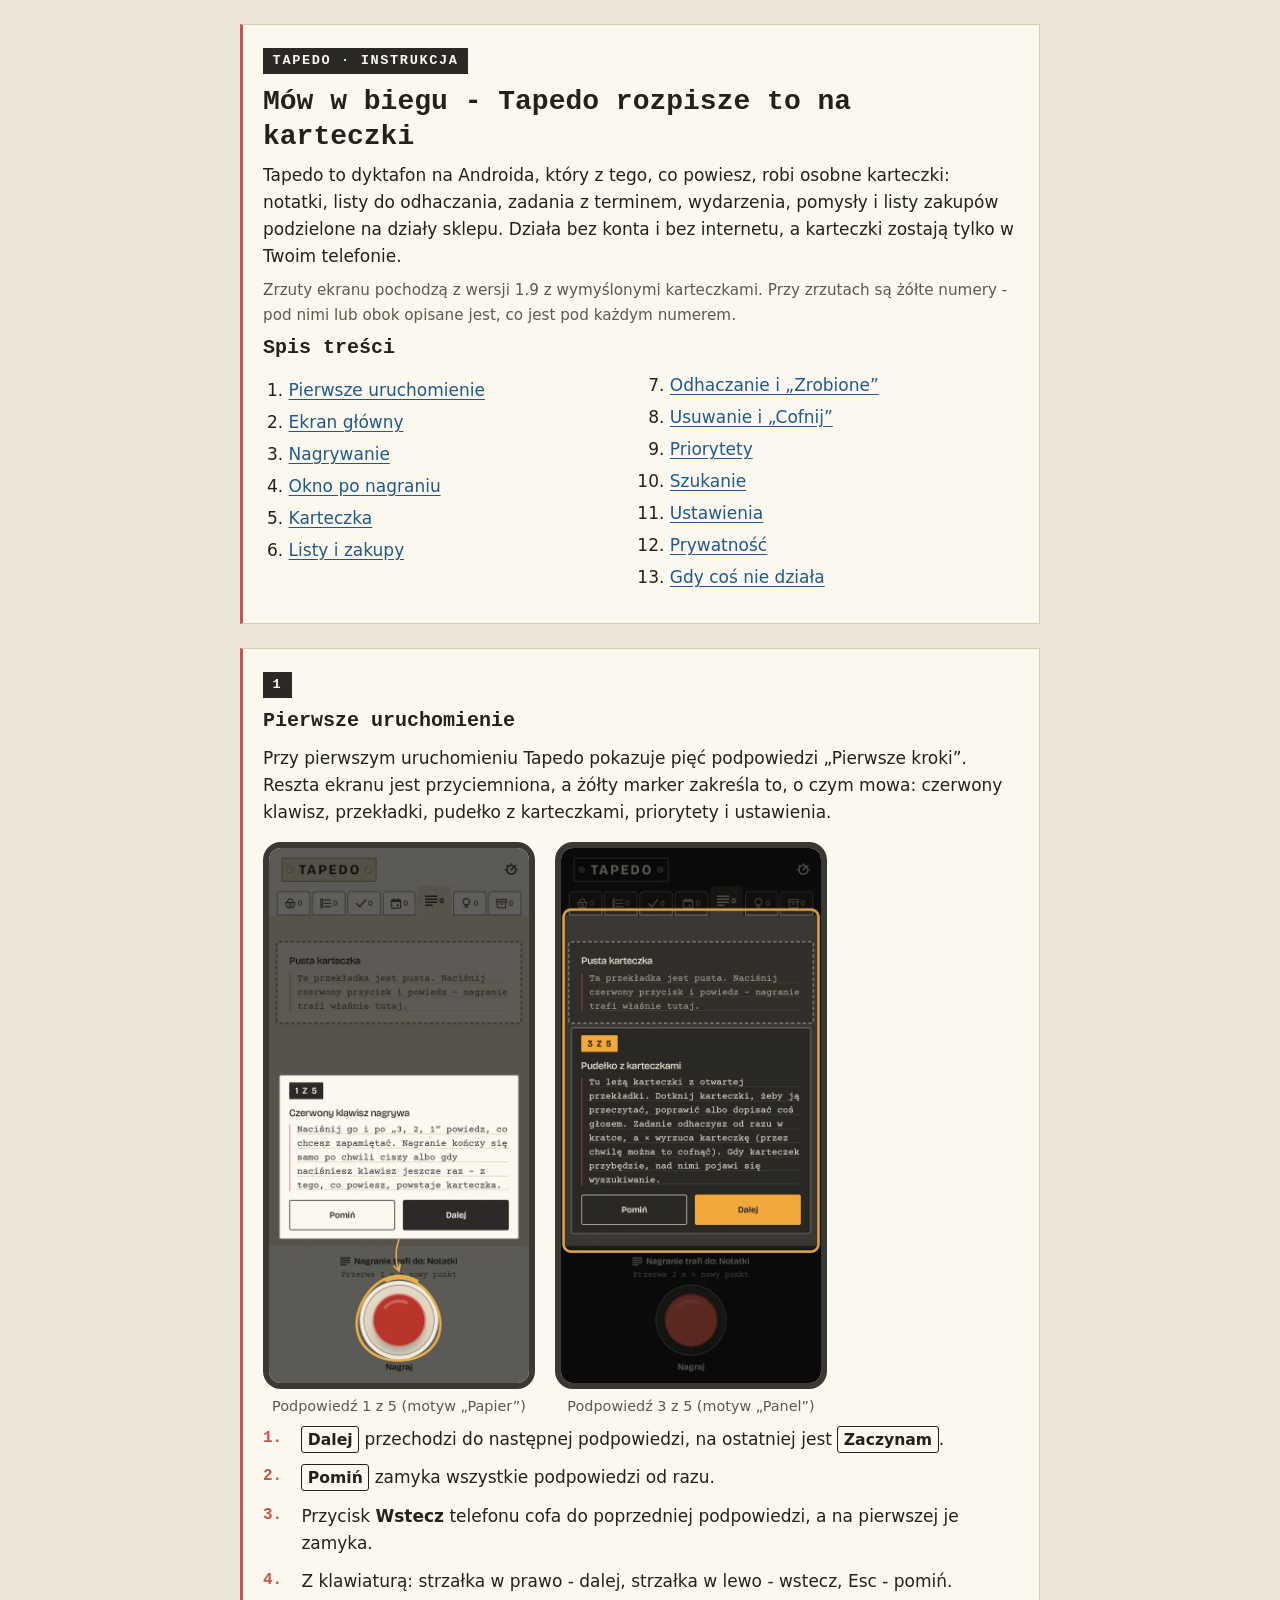
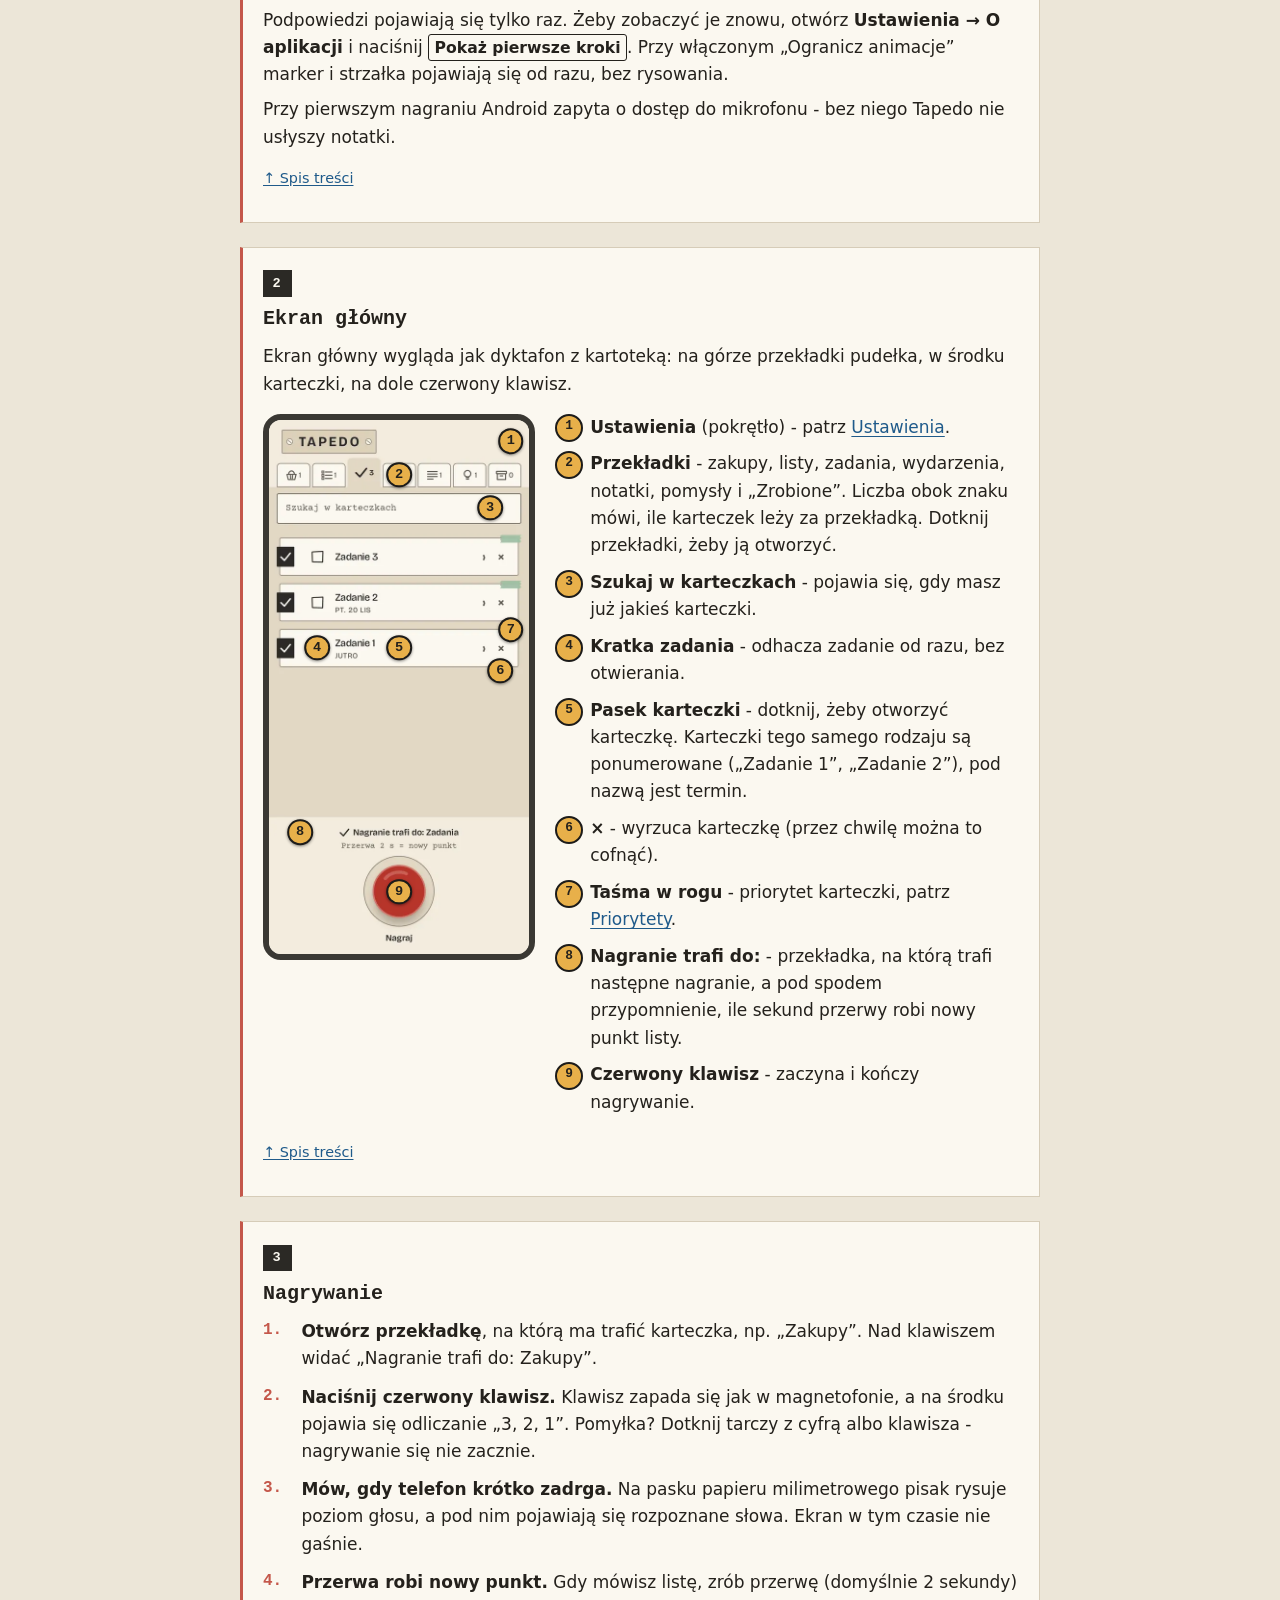
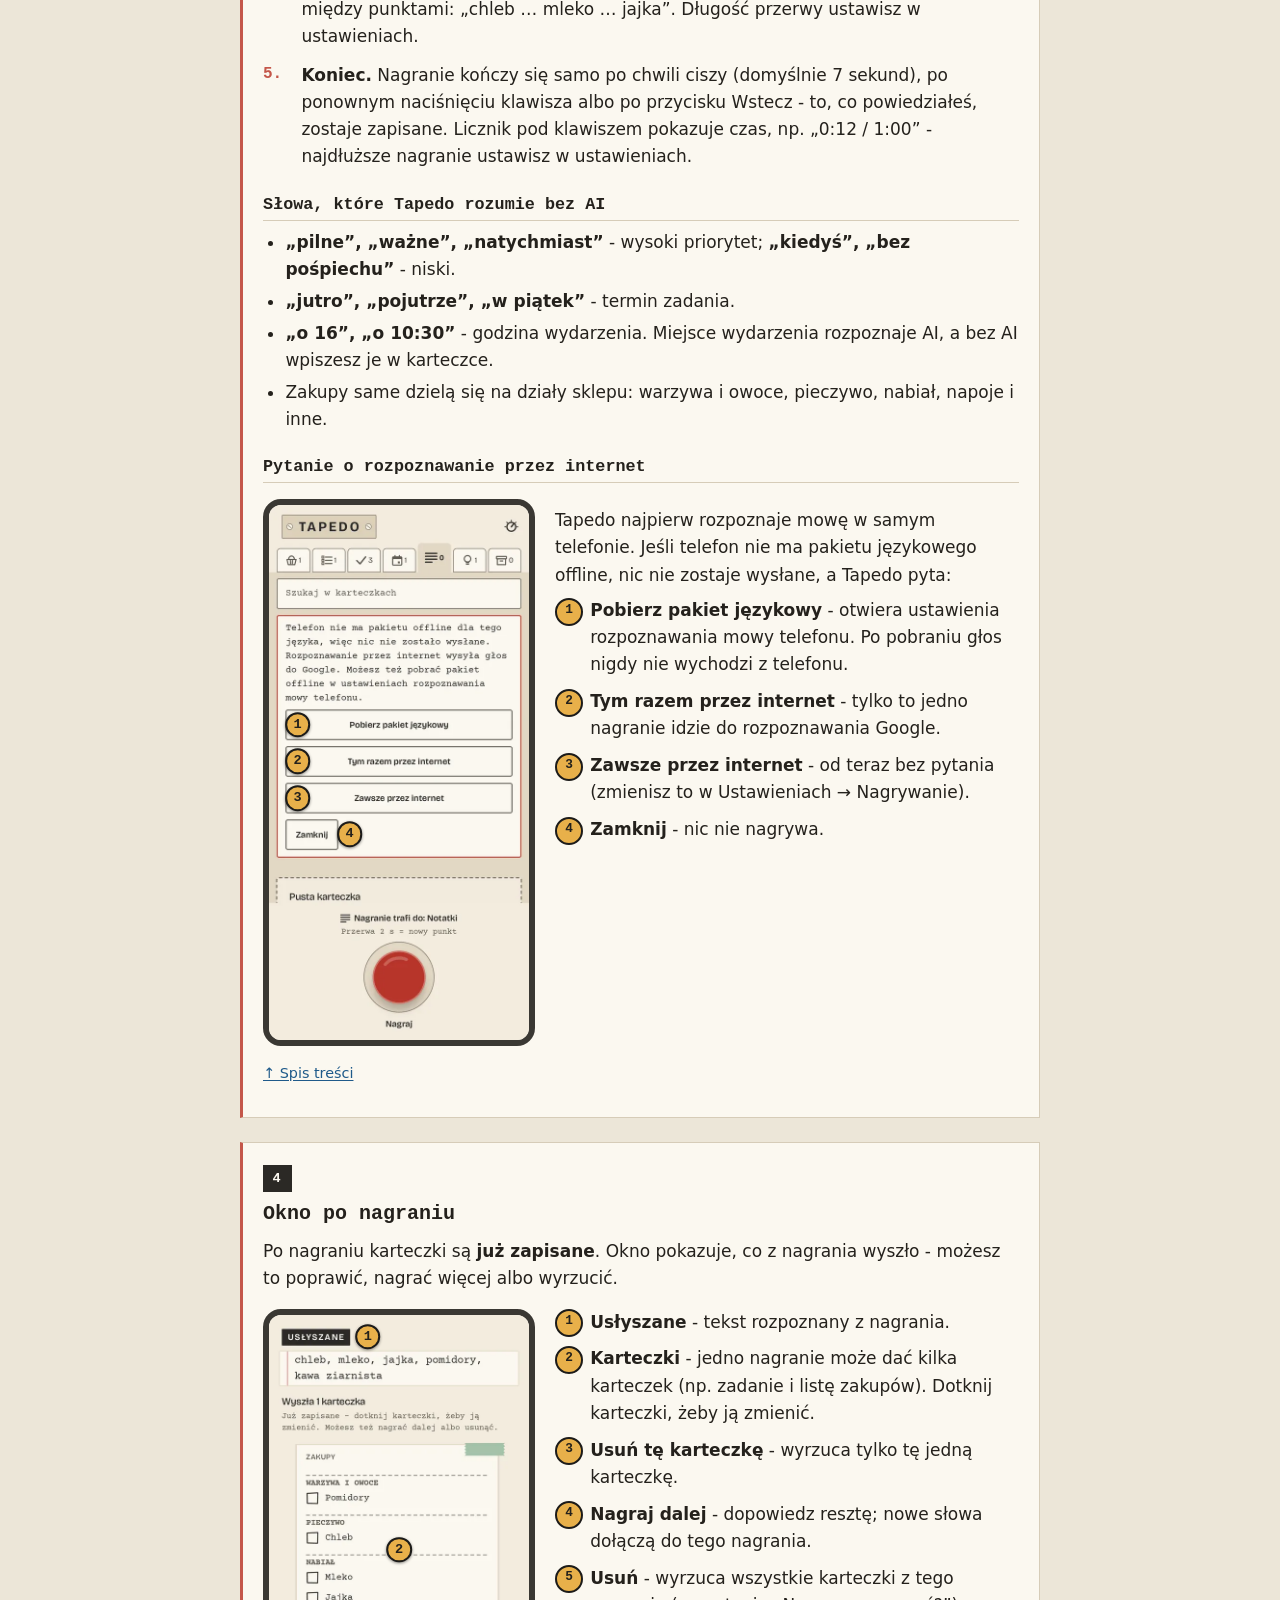
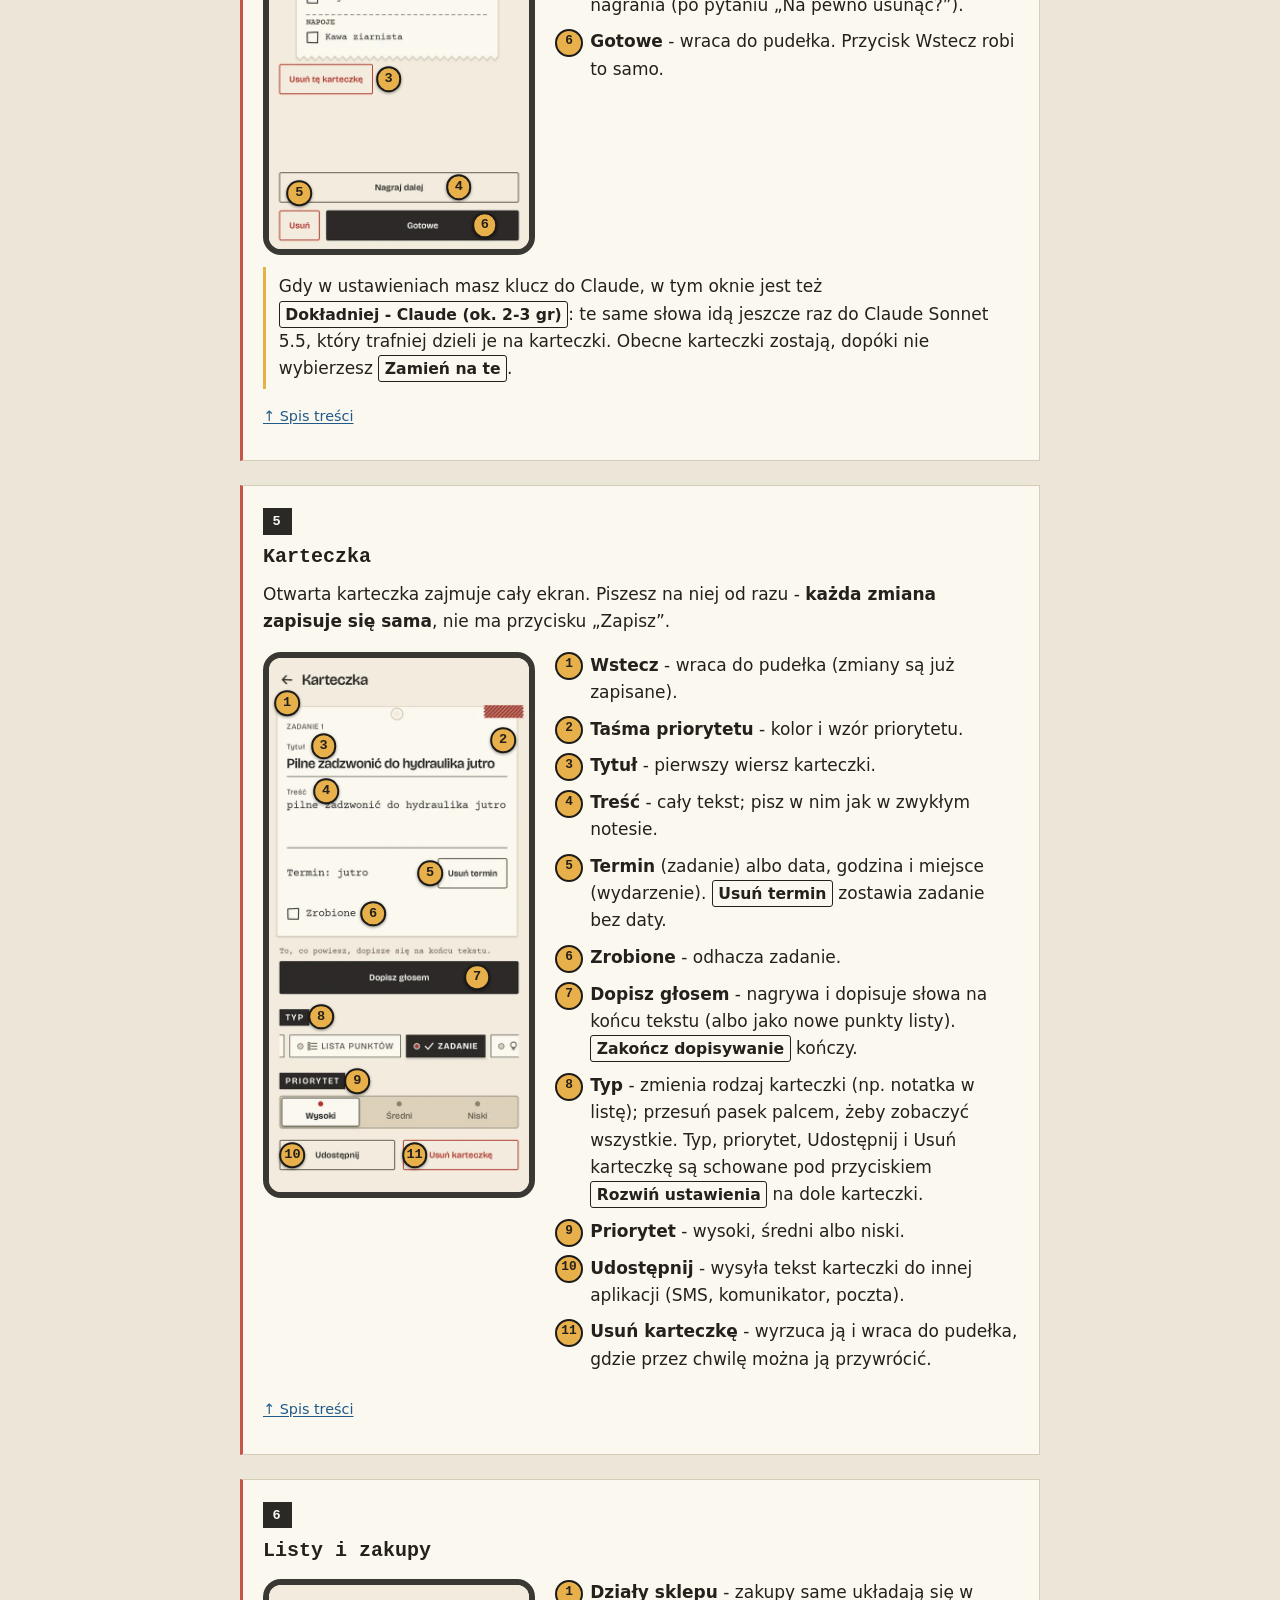
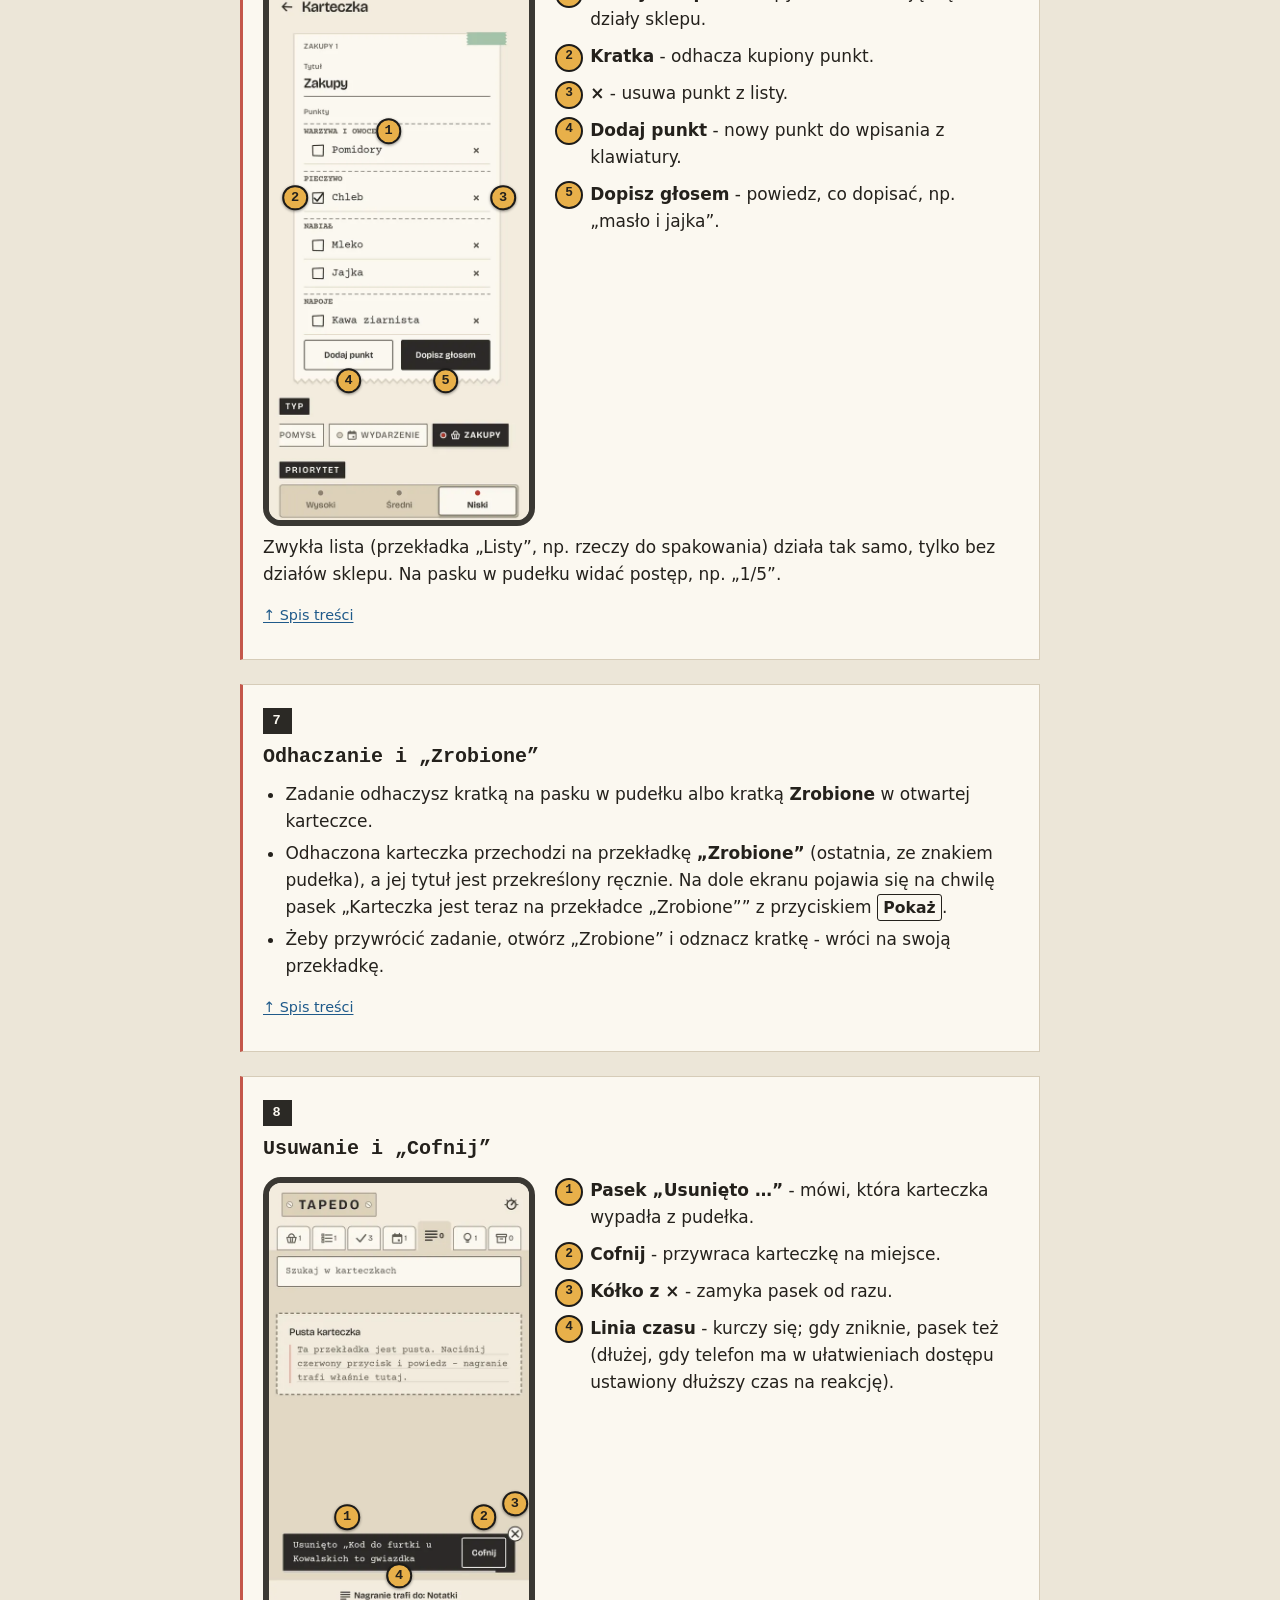
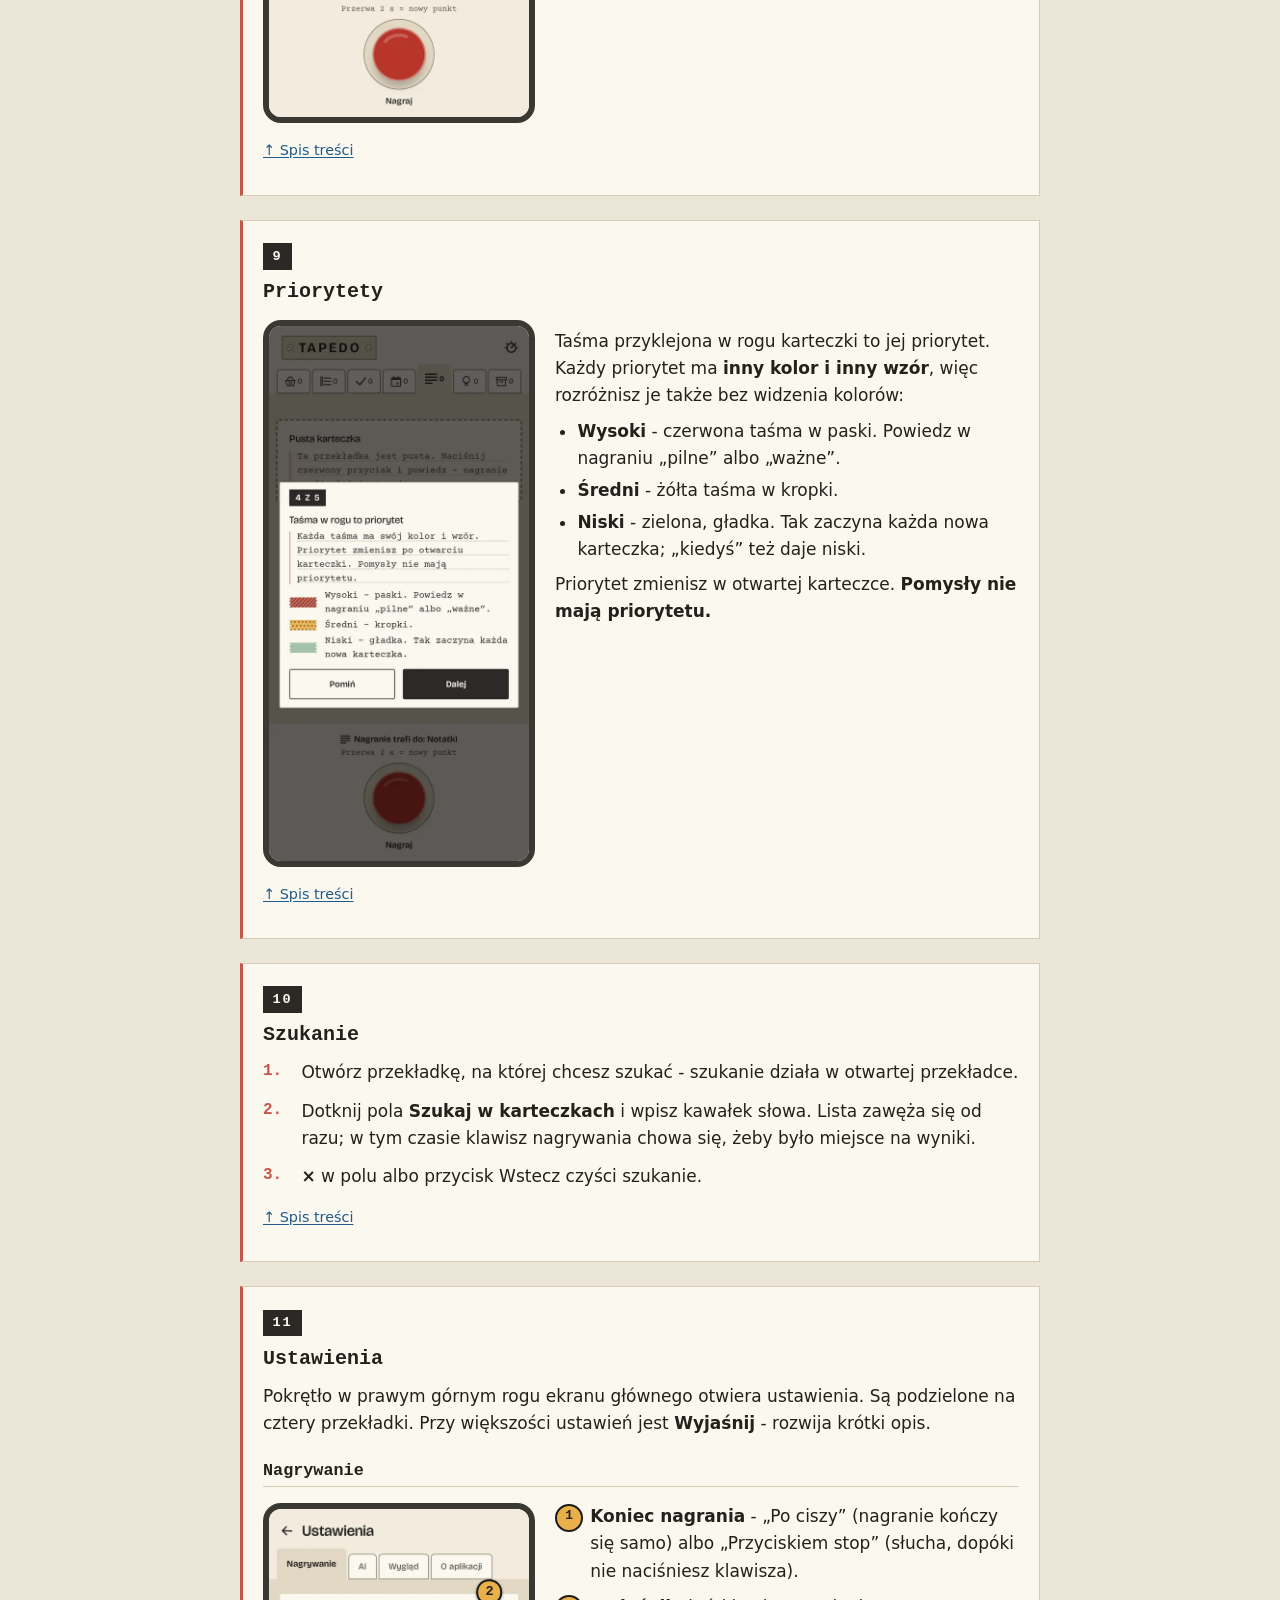
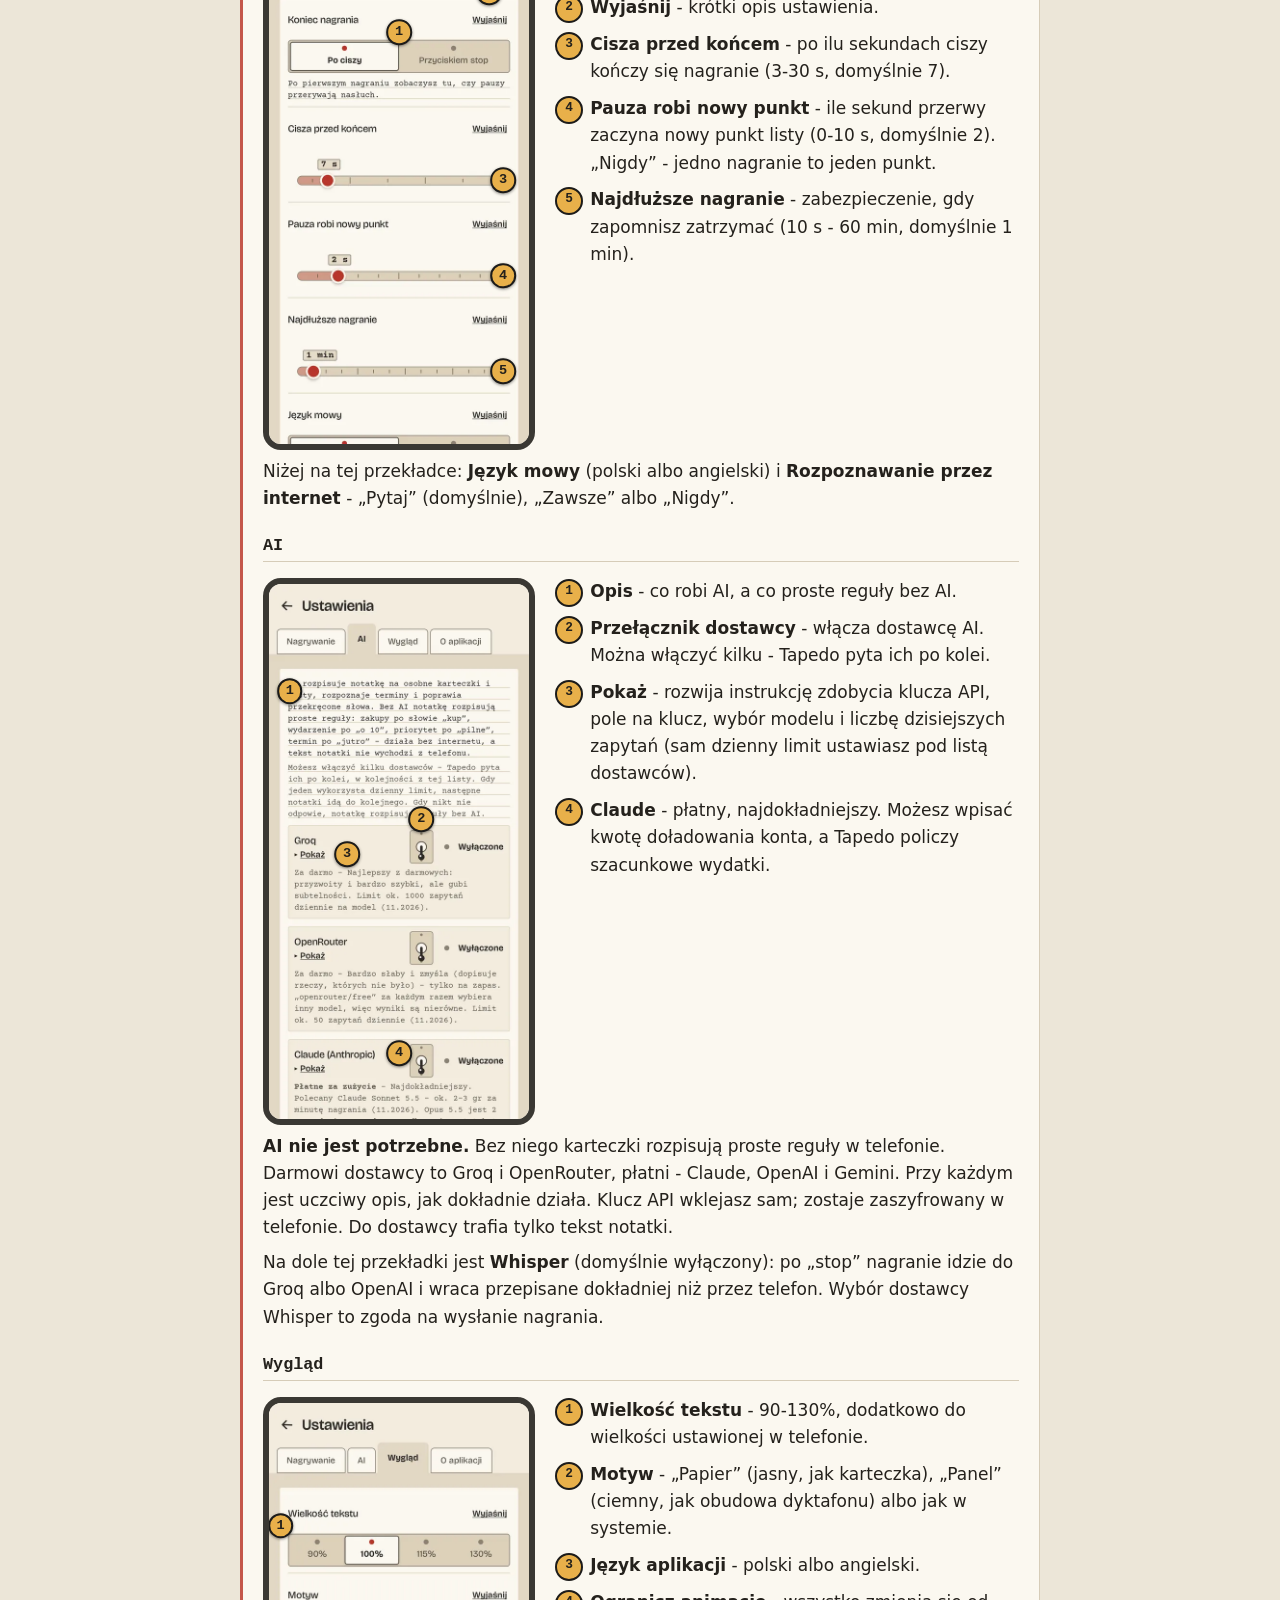
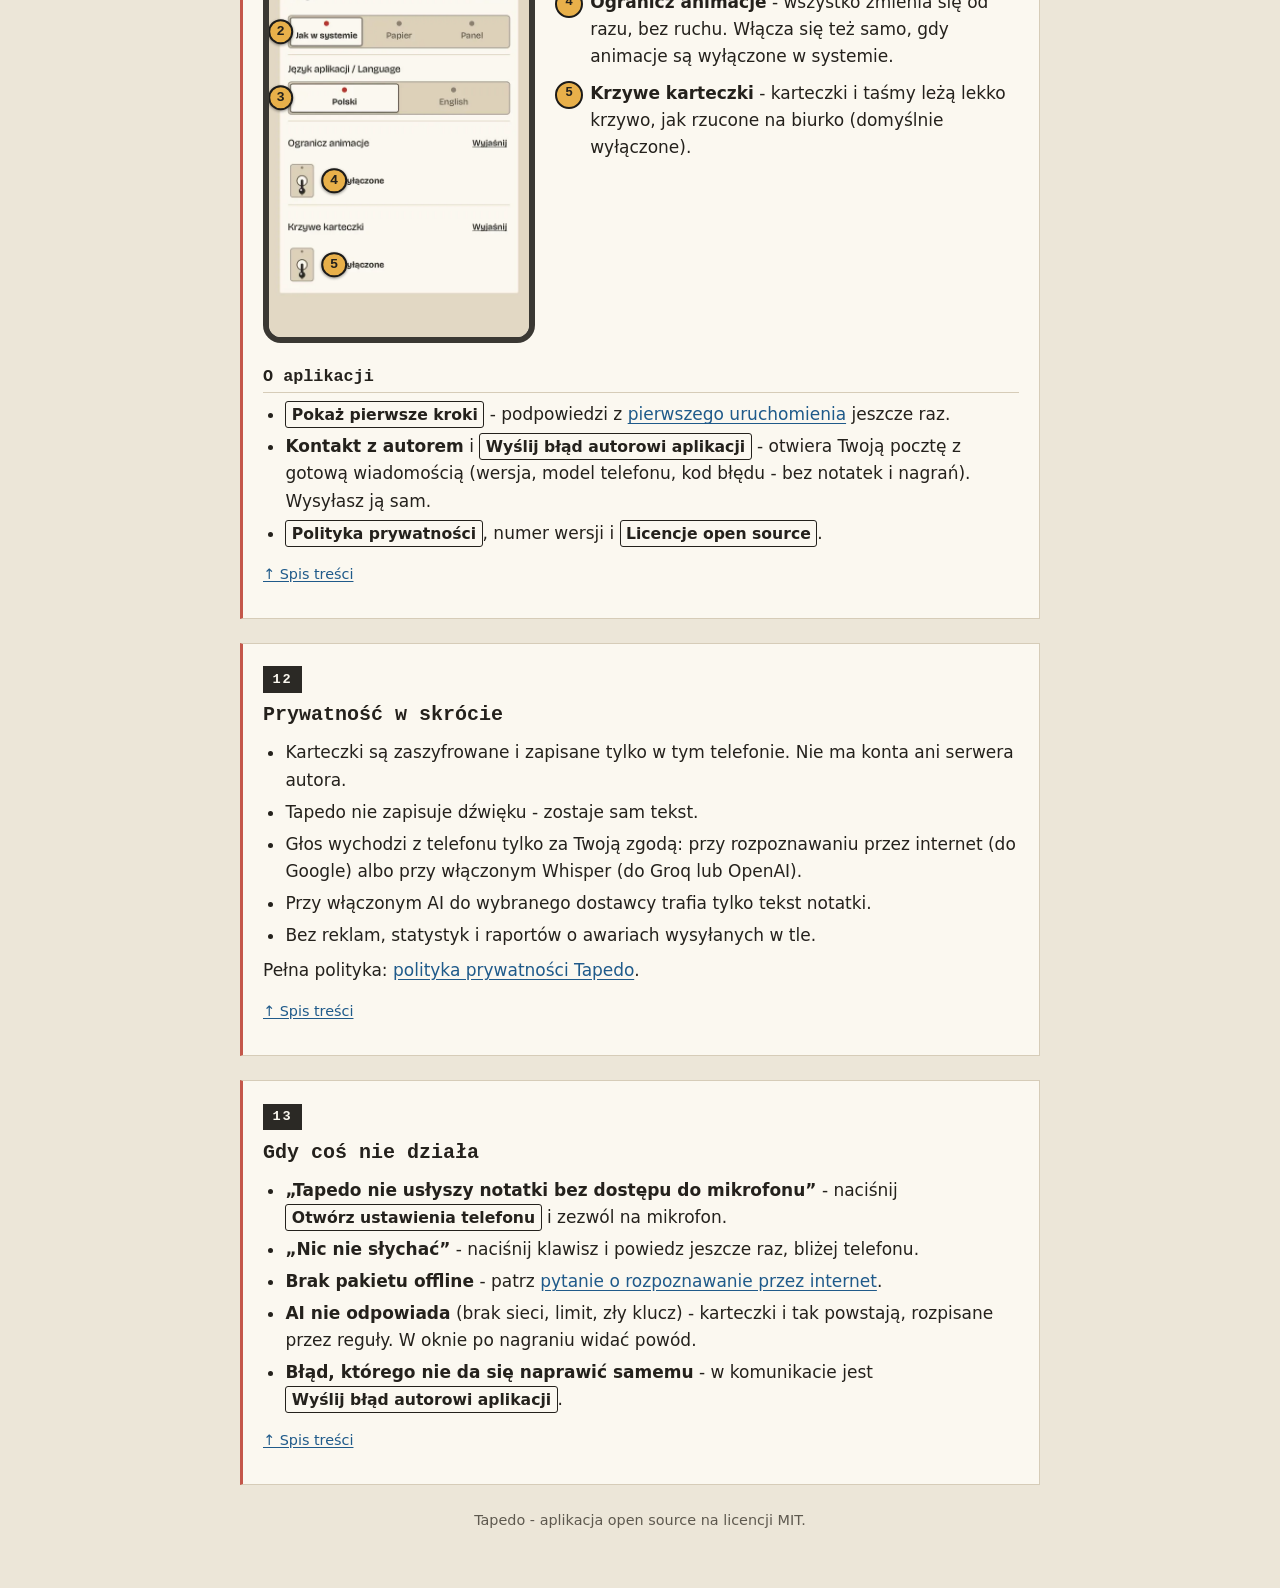
==== demo/instrukcja/index.html @ 3cdb88a7 "feat(demo): instrukcja i polityka prywatności na stronie dema, poprawki z audytu funkcji Instrukcja " ====
<!doctype html>
<html lang="pl">
<head>
<meta charset="utf-8">
<meta name="viewport" content="width=device-width, initial-scale=1">
<title>Tapedo - instrukcja</title>
<meta name="description" content="Instrukcja aplikacji Tapedo na Androida: nagrywanie, karteczki, przekładki, priorytety i ustawienia - krok po kroku, ze zrzutami ekranu.">
<style>
  /*
   * The leaflet folded into the box of a new pocket recorder: a narrow paper booklet, numbered chapters on
   * label-maker tape, screenshots with yellow marker numbers - the same marker the app's "first steps" use.
   * Light = the app's "Paper" theme, dark = "Panel".
   */
  :root {
    --bg: #ece6d8;
    --card: #fbf8f0;
    --ink: #24211c;
    --muted: #5e594f;
    --rule: #d6ccb8;
    --margin: #c4574a;
    --link: #1f5a8a;
    --tape: #2b2925;
    --tape-ink: #fbf8f0;
    --marker: #e8b04a;
    --marker-ink: #24211c;
    --frame: #3a3833;
  }
  @media (prefers-color-scheme: dark) {
    :root {
      --bg: #141413;
      --card: #222120;
      --ink: #ece7dd;
      --muted: #b7b0a3;
      --rule: #3c3a36;
      --margin: #e0806f;
      --link: #8cc1ec;
      --tape: #e0a440;
      --tape-ink: #1c1b19;
      --marker: #e8b04a;
      --marker-ink: #1c1b19;
      --frame: #55524b;
    }
  }
  * { box-sizing: border-box; }
  html { -webkit-text-size-adjust: 100%; scroll-padding-top: 1rem; }
  body {
    margin: 0;
    background: var(--bg);
    color: var(--ink);
    font: 1.0625rem/1.6 system-ui, -apple-system, "Segoe UI", Roboto, sans-serif;
  }
  main { max-width: 52rem; margin: 0 auto; padding: 1.5rem 1rem 3rem; }
  .cover, section {
    background: var(--card);
    border: 1px solid var(--rule);
    border-left: 3px solid var(--margin);
    padding: 1.25rem 1.25rem 1.5rem;
    margin-bottom: 1.5rem;
  }
  .tape {
    display: inline-block;
    background: var(--tape);
    color: var(--tape-ink);
    font: 700 0.85rem/1 ui-monospace, "Courier New", monospace;
    letter-spacing: 0.12em;
    text-transform: uppercase;
    padding: 0.4rem 0.6rem;
    margin: 0 0 0.6rem;
  }
  h1, h2, h3 { font-family: ui-monospace, "Courier New", monospace; line-height: 1.25; }
  h1 { font-size: 1.75rem; margin: 0 0 0.5rem; }
  h2 { font-size: 1.25rem; margin: 0 0 0.75rem; }
  h3 { font-size: 1.05rem; margin: 1.5rem 0 0.5rem; padding-bottom: 0.25rem; border-bottom: 1px solid var(--rule); }
  p, ul, ol { margin: 0.5rem 0; }
  ul, ol { padding-left: 1.4rem; }
  li { margin: 0.3rem 0; }
  a { color: var(--link); text-underline-offset: 0.15em; }
  a:focus-visible { outline: 2px solid var(--link); outline-offset: 2px; }
  b, strong { font-weight: 650; }
  .muted { color: var(--muted); font-size: 0.95rem; }
  .key {
    display: inline-block;
    border: 1.5px solid currentColor;
    border-radius: 3px;
    padding: 0 0.35em;
    font-size: 0.92em;
    font-weight: 600;
  }
  .toc { columns: 2 14rem; column-gap: 2rem; padding-left: 1.6rem; }
  .toc li { break-inside: avoid; }

  /* A screenshot and its numbered legend side by side; one under the other on a phone. */
  .shot { display: grid; grid-template-columns: minmax(0, 17rem) minmax(0, 1fr); gap: 1.25rem; align-items: start; margin: 1rem 0 0.5rem; }
  .shot.solo { grid-template-columns: minmax(0, 17rem); }
  .shot.pair { grid-template-columns: repeat(2, minmax(0, 17rem)); }
  @media (max-width: 40rem) {
    .shot, .shot.pair { grid-template-columns: minmax(0, 1fr); }
    .phone { max-width: 19rem; margin: 0 auto; }
  }
  figure { margin: 0; }
  .phone {
    position: relative;
    border: 6px solid var(--frame);
    border-radius: 18px;
    overflow: hidden;
    background: var(--frame);
  }
  .phone img { display: block; width: 100%; height: auto; }
  figcaption { font-size: 0.9rem; color: var(--muted); margin-top: 0.4rem; text-align: center; }
  /* Marker numbers: a yellow dot with a dark typed digit and a dark ring, so it reads on light and dark screens. */
  .pin {
    position: absolute;
    left: var(--x);
    top: var(--y);
    transform: translate(-50%, -50%);
    width: 1.6rem;
    height: 1.6rem;
    border-radius: 50%;
    background: var(--marker);
    color: var(--marker-ink);
    border: 2px solid #1c1b19;
    font: 700 0.85rem/1.35rem ui-monospace, "Courier New", monospace;
    text-align: center;
    box-shadow: 0 1px 3px rgba(0, 0, 0, 0.45);
  }
  .legend { list-style: none; padding: 0; margin: 0; counter-reset: pin; }
  .legend li { position: relative; padding-left: 2.2rem; margin: 0 0 0.6rem; }
  .legend li::before {
    counter-increment: pin;
    content: counter(pin);
    position: absolute;
    left: 0;
    top: 0.05rem;
    width: 1.5rem;
    height: 1.5rem;
    border-radius: 50%;
    background: var(--marker);
    color: var(--marker-ink);
    border: 2px solid #1c1b19;
    font: 700 0.8rem/1.25rem ui-monospace, "Courier New", monospace;
    text-align: center;
  }
  .steps { counter-reset: step; list-style: none; padding: 0; }
  .steps li { position: relative; padding-left: 2.4rem; margin: 0 0 0.7rem; }
  .steps li::before {
    counter-increment: step;
    content: counter(step) ".";
    position: absolute;
    left: 0;
    font: 700 1rem/1.6 ui-monospace, "Courier New", monospace;
    color: var(--margin);
  }
  .note {
    border-left: 3px solid var(--marker);
    padding: 0.4rem 0 0.4rem 0.8rem;
    margin: 0.75rem 0;
  }
  .back { font-size: 0.9rem; margin-top: 1rem; }
  footer { text-align: center; color: var(--muted); font-size: 0.9rem; }
</style>
</head>
<body>
<main>

<header class="cover">
  <p class="tape">Tapedo · instrukcja</p>
  <h1>Mów w biegu - Tapedo rozpisze to na karteczki</h1>
  <p>Tapedo to dyktafon na Androida, który z tego, co powiesz, robi osobne karteczki: notatki, listy do odhaczania, zadania z terminem, wydarzenia, pomysły i listy zakupów podzielone na działy sklepu. Działa bez konta i bez internetu, a karteczki zostają tylko w Twoim telefonie.</p>
  <p class="muted">Zrzuty ekranu pochodzą z wersji 1.9 z wymyślonymi karteczkami. Przy zrzutach są żółte numery - pod nimi lub obok opisane jest, co jest pod każdym numerem.</p>
  <h2 id="spis">Spis treści</h2>
  <ol class="toc">
    <li><a href="#pierwsze-kroki">Pierwsze uruchomienie</a></li>
    <li><a href="#ekran-glowny">Ekran główny</a></li>
    <li><a href="#nagrywanie">Nagrywanie</a></li>
    <li><a href="#po-nagraniu">Okno po nagraniu</a></li>
    <li><a href="#karteczka">Karteczka</a></li>
    <li><a href="#listy">Listy i zakupy</a></li>
    <li><a href="#zrobione">Odhaczanie i „Zrobione”</a></li>
    <li><a href="#usuwanie">Usuwanie i „Cofnij”</a></li>
    <li><a href="#priorytety">Priorytety</a></li>
    <li><a href="#szukanie">Szukanie</a></li>
    <li><a href="#ustawienia">Ustawienia</a></li>
    <li><a href="#prywatnosc">Prywatność</a></li>
    <li><a href="#problemy">Gdy coś nie działa</a></li>
  </ol>
</header>

<section id="pierwsze-kroki">
  <p class="tape">1</p>
  <h2>Pierwsze uruchomienie</h2>
  <p>Przy pierwszym uruchomieniu Tapedo pokazuje pięć podpowiedzi „Pierwsze kroki”. Reszta ekranu jest przyciemniona, a żółty marker zakreśla to, o czym mowa: czerwony klawisz, przekładki, pudełko z karteczkami, priorytety i ustawienia.</p>
  <div class="shot pair">
    <figure>
      <div class="phone"><img src="img/kroki-1.webp" width="540" height="1110" loading="lazy" alt="Pierwsza podpowiedź „Czerwony klawisz nagrywa”: ekran przyciemniony, czerwony klawisz zakreślony żółtym markerem, strzałka od karteczki z opisem do klawisza, przyciski Pomiń i Dalej."></div>
      <figcaption>Podpowiedź 1 z 5 (motyw „Papier”)</figcaption>
    </figure>
    <figure>
      <div class="phone"><img src="img/kroki-3-panel.webp" width="540" height="1110" loading="lazy" alt="Trzecia podpowiedź „Pudełko z karteczkami” w ciemnym motywie Panel: pudełko obwiedzione żółtą ramką, karteczka z opisem leży na jego dolnej części."></div>
      <figcaption>Podpowiedź 3 z 5 (motyw „Panel”)</figcaption>
    </figure>
  </div>
  <ol class="steps">
    <li><span class="key">Dalej</span> przechodzi do następnej podpowiedzi, na ostatniej jest <span class="key">Zaczynam</span>.</li>
    <li><span class="key">Pomiń</span> zamyka wszystkie podpowiedzi od razu.</li>
    <li>Przycisk <b>Wstecz</b> telefonu cofa do poprzedniej podpowiedzi, a na pierwszej je zamyka.</li>
    <li>Z klawiaturą: strzałka w prawo - dalej, strzałka w lewo - wstecz, Esc - pomiń.</li>
  </ol>
  <p>Podpowiedzi pojawiają się tylko raz. Żeby zobaczyć je znowu, otwórz <b>Ustawienia → O aplikacji</b> i naciśnij <span class="key">Pokaż pierwsze kroki</span>. Przy włączonym „Ogranicz animacje” marker i strzałka pojawiają się od razu, bez rysowania.</p>
  <p>Przy pierwszym nagraniu Android zapyta o dostęp do mikrofonu - bez niego Tapedo nie usłyszy notatki.</p>
  <p class="back"><a href="#spis">↑ Spis treści</a></p>
</section>

<section id="ekran-glowny">
  <p class="tape">2</p>
  <h2>Ekran główny</h2>
  <p>Ekran główny wygląda jak dyktafon z kartoteką: na górze przekładki pudełka, w środku karteczki, na dole czerwony klawisz.</p>
  <div class="shot">
    <figure>
      <div class="phone">
        <img src="img/glowny.webp" width="540" height="1110" loading="lazy" alt="Ekran główny: przekładki z liczbą karteczek, otwarta przekładka Zadania z trzema zadaniami, pole wyszukiwania, czerwony klawisz nagrywania.">
        <span class="pin" style="--x:93%;--y:4%" aria-hidden="true">1</span>
        <span class="pin" style="--x:50%;--y:10.3%" aria-hidden="true">2</span>
        <span class="pin" style="--x:85%;--y:16.5%" aria-hidden="true">3</span>
        <span class="pin" style="--x:18.5%;--y:42.7%" aria-hidden="true">4</span>
        <span class="pin" style="--x:50%;--y:42.7%" aria-hidden="true">5</span>
        <span class="pin" style="--x:89%;--y:47%" aria-hidden="true">6</span>
        <span class="pin" style="--x:93%;--y:39.3%" aria-hidden="true">7</span>
        <span class="pin" style="--x:12%;--y:77.2%" aria-hidden="true">8</span>
        <span class="pin" style="--x:50%;--y:88.3%" aria-hidden="true">9</span>
      </div>
    </figure>
    <ol class="legend">
      <li><b>Ustawienia</b> (pokrętło) - patrz <a href="#ustawienia">Ustawienia</a>.</li>
      <li><b>Przekładki</b> - zakupy, listy, zadania, wydarzenia, notatki, pomysły i „Zrobione”. Liczba obok znaku mówi, ile karteczek leży za przekładką. Dotknij przekładki, żeby ją otworzyć.</li>
      <li><b>Szukaj w karteczkach</b> - pojawia się, gdy masz już jakieś karteczki.</li>
      <li><b>Kratka zadania</b> - odhacza zadanie od razu, bez otwierania.</li>
      <li><b>Pasek karteczki</b> - dotknij, żeby otworzyć karteczkę. Karteczki tego samego rodzaju są ponumerowane („Zadanie 1”, „Zadanie 2”), pod nazwą jest termin.</li>
      <li><b>×</b> - wyrzuca karteczkę (przez chwilę można to cofnąć).</li>
      <li><b>Taśma w rogu</b> - priorytet karteczki, patrz <a href="#priorytety">Priorytety</a>.</li>
      <li><b>Nagranie trafi do:</b> - przekładka, na którą trafi następne nagranie, a pod spodem przypomnienie, ile sekund przerwy robi nowy punkt listy.</li>
      <li><b>Czerwony klawisz</b> - zaczyna i kończy nagrywanie.</li>
    </ol>
  </div>
  <p class="back"><a href="#spis">↑ Spis treści</a></p>
</section>

<section id="nagrywanie">
  <p class="tape">3</p>
  <h2>Nagrywanie</h2>
  <ol class="steps">
    <li><b>Otwórz przekładkę</b>, na którą ma trafić karteczka, np. „Zakupy”. Nad klawiszem widać „Nagranie trafi do: Zakupy”.</li>
    <li><b>Naciśnij czerwony klawisz.</b> Klawisz zapada się jak w magnetofonie, a na środku pojawia się odliczanie „3, 2, 1”. Pomyłka? Dotknij tarczy z cyfrą albo klawisza - nagrywanie się nie zacznie.</li>
    <li><b>Mów, gdy telefon krótko zadrga.</b> Na pasku papieru milimetrowego pisak rysuje poziom głosu, a pod nim pojawiają się rozpoznane słowa. Ekran w tym czasie nie gaśnie.</li>
    <li><b>Przerwa robi nowy punkt.</b> Gdy mówisz listę, zrób przerwę (domyślnie 2 sekundy) między punktami: „chleb … mleko … jajka”. Długość przerwy ustawisz w ustawieniach.</li>
    <li><b>Koniec.</b> Nagranie kończy się samo po chwili ciszy (domyślnie 7 sekund), po ponownym naciśnięciu klawisza albo po przycisku Wstecz - to, co powiedziałeś, zostaje zapisane. Licznik pod klawiszem pokazuje czas, np. „0:12 / 1:00” - najdłuższe nagranie ustawisz w ustawieniach.</li>
  </ol>
  <h3>Słowa, które Tapedo rozumie bez AI</h3>
  <ul>
    <li><b>„pilne”, „ważne”, „natychmiast”</b> - wysoki priorytet; <b>„kiedyś”, „bez pośpiechu”</b> - niski.</li>
    <li><b>„jutro”, „pojutrze”, „w piątek”</b> - termin zadania.</li>
    <li><b>„o 16”, „o 10:30”</b> - godzina wydarzenia. Miejsce wydarzenia rozpoznaje AI, a bez AI wpiszesz je w karteczce.</li>
    <li>Zakupy same dzielą się na działy sklepu: warzywa i owoce, pieczywo, nabiał, napoje i inne.</li>
  </ul>
  <h3 id="pakiet">Pytanie o rozpoznawanie przez internet</h3>
  <div class="shot">
    <figure>
      <div class="phone">
        <img src="img/pakiet.webp" width="540" height="1110" loading="lazy" alt="Czerwona ramka z informacją, że telefon nie ma pakietu offline dla tego języka, i przyciskami: Pobierz pakiet językowy, Tym razem przez internet, Zawsze przez internet, Zamknij.">
        <span class="pin" style="--x:11%;--y:41.1%" aria-hidden="true">1</span>
        <span class="pin" style="--x:11%;--y:47.9%" aria-hidden="true">2</span>
        <span class="pin" style="--x:11%;--y:54.8%" aria-hidden="true">3</span>
        <span class="pin" style="--x:31%;--y:61.6%" aria-hidden="true">4</span>
      </div>
    </figure>
    <div>
      <p>Tapedo najpierw rozpoznaje mowę w samym telefonie. Jeśli telefon nie ma pakietu językowego offline, nic nie zostaje wysłane, a Tapedo pyta:</p>
      <ol class="legend">
        <li><b>Pobierz pakiet językowy</b> - otwiera ustawienia rozpoznawania mowy telefonu. Po pobraniu głos nigdy nie wychodzi z telefonu.</li>
        <li><b>Tym razem przez internet</b> - tylko to jedno nagranie idzie do rozpoznawania Google.</li>
        <li><b>Zawsze przez internet</b> - od teraz bez pytania (zmienisz to w Ustawieniach → Nagrywanie).</li>
        <li><b>Zamknij</b> - nic nie nagrywa.</li>
      </ol>
    </div>
  </div>
  <p class="back"><a href="#spis">↑ Spis treści</a></p>
</section>

<section id="po-nagraniu">
  <p class="tape">4</p>
  <h2>Okno po nagraniu</h2>
  <p>Po nagraniu karteczki są <b>już zapisane</b>. Okno pokazuje, co z nagrania wyszło - możesz to poprawić, nagrać więcej albo wyrzucić.</p>
  <div class="shot">
    <figure>
      <div class="phone">
        <img src="img/po-nagraniu.webp" width="540" height="1110" loading="lazy" alt="Okno po nagraniu: tekst „chleb, mleko, jajka, pomidory, kawa ziarnista”, karteczka zakupów podzielona na działy sklepu z kratkami, przyciski Usuń tę karteczkę, Nagraj dalej, Usuń i Gotowe.">
        <span class="pin" style="--x:38%;--y:4.1%" aria-hidden="true">1</span>
        <span class="pin" style="--x:50%;--y:44%" aria-hidden="true">2</span>
        <span class="pin" style="--x:46%;--y:68.2%" aria-hidden="true">3</span>
        <span class="pin" style="--x:73%;--y:88.4%" aria-hidden="true">4</span>
        <span class="pin" style="--x:11.7%;--y:89.5%" aria-hidden="true">5</span>
        <span class="pin" style="--x:83%;--y:95.5%" aria-hidden="true">6</span>
      </div>
    </figure>
    <ol class="legend">
      <li><b>Usłyszane</b> - tekst rozpoznany z nagrania.</li>
      <li><b>Karteczki</b> - jedno nagranie może dać kilka karteczek (np. zadanie i listę zakupów). Dotknij karteczki, żeby ją zmienić.</li>
      <li><b>Usuń tę karteczkę</b> - wyrzuca tylko tę jedną karteczkę.</li>
      <li><b>Nagraj dalej</b> - dopowiedz resztę; nowe słowa dołączą do tego nagrania.</li>
      <li><b>Usuń</b> - wyrzuca wszystkie karteczki z tego nagrania (po pytaniu „Na pewno usunąć?”).</li>
      <li><b>Gotowe</b> - wraca do pudełka. Przycisk Wstecz robi to samo.</li>
    </ol>
  </div>
  <p class="note">Gdy w ustawieniach masz klucz do Claude, w tym oknie jest też <span class="key">Dokładniej - Claude (ok. 2-3 gr)</span>: te same słowa idą jeszcze raz do Claude Sonnet 5.5, który trafniej dzieli je na karteczki. Obecne karteczki zostają, dopóki nie wybierzesz <span class="key">Zamień na te</span>.</p>
  <p class="back"><a href="#spis">↑ Spis treści</a></p>
</section>

<section id="karteczka">
  <p class="tape">5</p>
  <h2>Karteczka</h2>
  <p>Otwarta karteczka zajmuje cały ekran. Piszesz na niej od razu - <b>każda zmiana zapisuje się sama</b>, nie ma przycisku „Zapisz”.</p>
  <div class="shot">
    <figure>
      <div class="phone">
        <img src="img/karteczka.webp" width="540" height="1110" loading="lazy" alt="Otwarta karteczka „Zadanie 1”: tytuł, treść, termin jutro z przyciskiem Usuń termin, kratka Zrobione, przycisk Dopisz głosem, wybór typu i priorytetu, przyciski Udostępnij i Usuń karteczkę.">
        <span class="pin" style="--x:7%;--y:8.5%" aria-hidden="true">1</span>
        <span class="pin" style="--x:90%;--y:15.5%" aria-hidden="true">2</span>
        <span class="pin" style="--x:21%;--y:16.6%" aria-hidden="true">3</span>
        <span class="pin" style="--x:22%;--y:25%" aria-hidden="true">4</span>
        <span class="pin" style="--x:62%;--y:40.3%" aria-hidden="true">5</span>
        <span class="pin" style="--x:40%;--y:47.9%" aria-hidden="true">6</span>
        <span class="pin" style="--x:80%;--y:59.8%" aria-hidden="true">7</span>
        <span class="pin" style="--x:20%;--y:67.2%" aria-hidden="true">8</span>
        <span class="pin" style="--x:34%;--y:79.3%" aria-hidden="true">9</span>
        <span class="pin" style="--x:9%;--y:93.1%" aria-hidden="true">10</span>
        <span class="pin" style="--x:56%;--y:93.1%" aria-hidden="true">11</span>
      </div>
    </figure>
    <ol class="legend">
      <li><b>Wstecz</b> - wraca do pudełka (zmiany są już zapisane).</li>
      <li><b>Taśma priorytetu</b> - kolor i wzór priorytetu.</li>
      <li><b>Tytuł</b> - pierwszy wiersz karteczki.</li>
      <li><b>Treść</b> - cały tekst; pisz w nim jak w zwykłym notesie.</li>
      <li><b>Termin</b> (zadanie) albo data, godzina i miejsce (wydarzenie). <span class="key">Usuń termin</span> zostawia zadanie bez daty.</li>
      <li><b>Zrobione</b> - odhacza zadanie.</li>
      <li><b>Dopisz głosem</b> - nagrywa i dopisuje słowa na końcu tekstu (albo jako nowe punkty listy). <span class="key">Zakończ dopisywanie</span> kończy.</li>
      <li><b>Typ</b> - zmienia rodzaj karteczki (np. notatka w listę); przesuń pasek palcem, żeby zobaczyć wszystkie. Typ, priorytet, Udostępnij i Usuń karteczkę są schowane pod przyciskiem <span class="key">Rozwiń ustawienia</span> na dole karteczki.</li>
      <li><b>Priorytet</b> - wysoki, średni albo niski.</li>
      <li><b>Udostępnij</b> - wysyła tekst karteczki do innej aplikacji (SMS, komunikator, poczta).</li>
      <li><b>Usuń karteczkę</b> - wyrzuca ją i wraca do pudełka, gdzie przez chwilę można ją przywrócić.</li>
    </ol>
  </div>
  <p class="back"><a href="#spis">↑ Spis treści</a></p>
</section>

<section id="listy">
  <p class="tape">6</p>
  <h2>Listy i zakupy</h2>
  <div class="shot">
    <figure>
      <div class="phone">
        <img src="img/zakupy.webp" width="540" height="1110" loading="lazy" alt="Lista zakupów: działy Warzywa i owoce, Pieczywo, Nabiał, Napoje, kratki przy punktach, odhaczony chleb, krzyżyki do usuwania punktów, przyciski Dodaj punkt i Dopisz głosem.">
        <span class="pin" style="--x:46%;--y:27.3%" aria-hidden="true">1</span>
        <span class="pin" style="--x:10%;--y:39.8%" aria-hidden="true">2</span>
        <span class="pin" style="--x:90%;--y:39.8%" aria-hidden="true">3</span>
        <span class="pin" style="--x:30.6%;--y:74%" aria-hidden="true">4</span>
        <span class="pin" style="--x:67.9%;--y:74%" aria-hidden="true">5</span>
      </div>
    </figure>
    <ol class="legend">
      <li><b>Działy sklepu</b> - zakupy same układają się w działy sklepu.</li>
      <li><b>Kratka</b> - odhacza kupiony punkt.</li>
      <li><b>×</b> - usuwa punkt z listy.</li>
      <li><b>Dodaj punkt</b> - nowy punkt do wpisania z klawiatury.</li>
      <li><b>Dopisz głosem</b> - powiedz, co dopisać, np. „masło i jajka”.</li>
    </ol>
  </div>
  <p>Zwykła lista (przekładka „Listy”, np. rzeczy do spakowania) działa tak samo, tylko bez działów sklepu. Na pasku w pudełku widać postęp, np. „1/5”.</p>
  <p class="back"><a href="#spis">↑ Spis treści</a></p>
</section>

<section id="zrobione">
  <p class="tape">7</p>
  <h2>Odhaczanie i „Zrobione”</h2>
  <ul>
    <li>Zadanie odhaczysz kratką na pasku w pudełku albo kratką <b>Zrobione</b> w otwartej karteczce.</li>
    <li>Odhaczona karteczka przechodzi na przekładkę <b>„Zrobione”</b> (ostatnia, ze znakiem pudełka), a jej tytuł jest przekreślony ręcznie. Na dole ekranu pojawia się na chwilę pasek „Karteczka jest teraz na przekładce „Zrobione”” z przyciskiem <span class="key">Pokaż</span>.</li>
    <li>Żeby przywrócić zadanie, otwórz „Zrobione” i odznacz kratkę - wróci na swoją przekładkę.</li>
  </ul>
  <p class="back"><a href="#spis">↑ Spis treści</a></p>
</section>

<section id="usuwanie">
  <p class="tape">8</p>
  <h2>Usuwanie i „Cofnij”</h2>
  <div class="shot">
    <figure>
      <div class="phone">
        <img src="img/cofnij.webp" width="540" height="1110" loading="lazy" alt="Ciemny pasek na dole pudełka: Usunięto „Kod do furtki u Kowalskich to gwiazdka”, przycisk Cofnij, kółko z krzyżykiem i cienka linia odmierzająca czas.">
        <span class="pin" style="--x:30%;--y:62.5%" aria-hidden="true">1</span>
        <span class="pin" style="--x:82.6%;--y:62.5%" aria-hidden="true">2</span>
        <span class="pin" style="--x:94.6%;--y:60%" aria-hidden="true">3</span>
        <span class="pin" style="--x:50%;--y:73.5%" aria-hidden="true">4</span>
      </div>
    </figure>
    <ol class="legend">
      <li><b>Pasek „Usunięto …”</b> - mówi, która karteczka wypadła z pudełka.</li>
      <li><b>Cofnij</b> - przywraca karteczkę na miejsce.</li>
      <li><b>Kółko z ×</b> - zamyka pasek od razu.</li>
      <li><b>Linia czasu</b> - kurczy się; gdy zniknie, pasek też (dłużej, gdy telefon ma w ułatwieniach dostępu ustawiony dłuższy czas na reakcję).</li>
    </ol>
  </div>
  <p class="back"><a href="#spis">↑ Spis treści</a></p>
</section>

<section id="priorytety">
  <p class="tape">9</p>
  <h2>Priorytety</h2>
  <div class="shot">
    <figure>
      <div class="phone"><img src="img/kroki-4.webp" width="540" height="1110" loading="lazy" alt="Podpowiedź „Taśma w rogu to priorytet”: trzy taśmy - czerwona w paski (wysoki), żółta w kropki (średni), zielona gładka (niski)."></div>
    </figure>
    <div>
      <p>Taśma przyklejona w rogu karteczki to jej priorytet. Każdy priorytet ma <b>inny kolor i inny wzór</b>, więc rozróżnisz je także bez widzenia kolorów:</p>
      <ul>
        <li><b>Wysoki</b> - czerwona taśma w paski. Powiedz w nagraniu „pilne” albo „ważne”.</li>
        <li><b>Średni</b> - żółta taśma w kropki.</li>
        <li><b>Niski</b> - zielona, gładka. Tak zaczyna każda nowa karteczka; „kiedyś” też daje niski.</li>
      </ul>
      <p>Priorytet zmienisz w otwartej karteczce. <b>Pomysły nie mają priorytetu.</b></p>
    </div>
  </div>
  <p class="back"><a href="#spis">↑ Spis treści</a></p>
</section>

<section id="szukanie">
  <p class="tape">10</p>
  <h2>Szukanie</h2>
  <ol class="steps">
    <li>Otwórz przekładkę, na której chcesz szukać - szukanie działa w otwartej przekładce.</li>
    <li>Dotknij pola <b>Szukaj w karteczkach</b> i wpisz kawałek słowa. Lista zawęża się od razu; w tym czasie klawisz nagrywania chowa się, żeby było miejsce na wyniki.</li>
    <li><b>×</b> w polu albo przycisk Wstecz czyści szukanie.</li>
  </ol>
  <p class="back"><a href="#spis">↑ Spis treści</a></p>
</section>

<section id="ustawienia">
  <p class="tape">11</p>
  <h2>Ustawienia</h2>
  <p>Pokrętło w prawym górnym rogu ekranu głównego otwiera ustawienia. Są podzielone na cztery przekładki. Przy większości ustawień jest <b>Wyjaśnij</b> - rozwija krótki opis.</p>

  <h3>Nagrywanie</h3>
  <div class="shot">
    <figure>
      <div class="phone">
        <img src="img/ust-nagrywanie.webp" width="540" height="1110" loading="lazy" alt="Ustawienia, przekładka Nagrywanie: Koniec nagrania (Po ciszy albo Przyciskiem stop), suwaki Cisza przed końcem 7 s, Pauza robi nowy punkt 2 s, Najdłuższe nagranie 1 min, Język mowy.">
        <span class="pin" style="--x:50%;--y:23%" aria-hidden="true">1</span>
        <span class="pin" style="--x:84.8%;--y:15.5%" aria-hidden="true">2</span>
        <span class="pin" style="--x:90%;--y:50.7%" aria-hidden="true">3</span>
        <span class="pin" style="--x:90%;--y:68.6%" aria-hidden="true">4</span>
        <span class="pin" style="--x:90%;--y:86.4%" aria-hidden="true">5</span>
      </div>
    </figure>
    <ol class="legend">
      <li><b>Koniec nagrania</b> - „Po ciszy” (nagranie kończy się samo) albo „Przyciskiem stop” (słucha, dopóki nie naciśniesz klawisza).</li>
      <li><b>Wyjaśnij</b> - krótki opis ustawienia.</li>
      <li><b>Cisza przed końcem</b> - po ilu sekundach ciszy kończy się nagranie (3-30 s, domyślnie 7).</li>
      <li><b>Pauza robi nowy punkt</b> - ile sekund przerwy zaczyna nowy punkt listy (0-10 s, domyślnie 2). „Nigdy” - jedno nagranie to jeden punkt.</li>
      <li><b>Najdłuższe nagranie</b> - zabezpieczenie, gdy zapomnisz zatrzymać (10 s - 60 min, domyślnie 1 min).</li>
    </ol>
  </div>
  <p>Niżej na tej przekładce: <b>Język mowy</b> (polski albo angielski) i <b>Rozpoznawanie przez internet</b> - „Pytaj” (domyślnie), „Zawsze” albo „Nigdy”.</p>

  <h3>AI</h3>
  <div class="shot">
    <figure>
      <div class="phone">
        <img src="img/ust-ai.webp" width="540" height="1110" loading="lazy" alt="Ustawienia, przekładka AI: opis działania AI i reguł, fiszki dostawców Groq, OpenRouter i Claude z przełącznikami Wyłączone i opisem dokładności.">
        <span class="pin" style="--x:8%;--y:20%" aria-hidden="true">1</span>
        <span class="pin" style="--x:58.6%;--y:44%" aria-hidden="true">2</span>
        <span class="pin" style="--x:30%;--y:50.5%" aria-hidden="true">3</span>
        <span class="pin" style="--x:50%;--y:87.8%" aria-hidden="true">4</span>
      </div>
    </figure>
    <ol class="legend">
      <li><b>Opis</b> - co robi AI, a co proste reguły bez AI.</li>
      <li><b>Przełącznik dostawcy</b> - włącza dostawcę AI. Można włączyć kilku - Tapedo pyta ich po kolei.</li>
      <li><b>Pokaż</b> - rozwija instrukcję zdobycia klucza API, pole na klucz, wybór modelu i liczbę dzisiejszych zapytań (sam dzienny limit ustawiasz pod listą dostawców).</li>
      <li><b>Claude</b> - płatny, najdokładniejszy. Możesz wpisać kwotę doładowania konta, a Tapedo policzy szacunkowe wydatki.</li>
    </ol>
  </div>
  <p><b>AI nie jest potrzebne.</b> Bez niego karteczki rozpisują proste reguły w telefonie. Darmowi dostawcy to Groq i OpenRouter, płatni - Claude, OpenAI i Gemini. Przy każdym jest uczciwy opis, jak dokładnie działa. Klucz API wklejasz sam; zostaje zaszyfrowany w telefonie. Do dostawcy trafia tylko tekst notatki.</p>
  <p>Na dole tej przekładki jest <b>Whisper</b> (domyślnie wyłączony): po „stop” nagranie idzie do Groq albo OpenAI i wraca przepisane dokładniej niż przez telefon. Wybór dostawcy Whisper to zgoda na wysłanie nagrania.</p>

  <h3>Wygląd</h3>
  <div class="shot">
    <figure>
      <div class="phone">
        <img src="img/ust-wyglad.webp" width="540" height="1110" loading="lazy" alt="Ustawienia, przekładka Wygląd: Wielkość tekstu 90-130%, Motyw Jak w systemie / Papier / Panel, Język aplikacji Polski / English, dźwigienki Ogranicz animacje i Krzywe karteczki.">
        <span class="pin" style="--x:4.5%;--y:23%" aria-hidden="true">1</span>
        <span class="pin" style="--x:4.5%;--y:42.8%" aria-hidden="true">2</span>
        <span class="pin" style="--x:4.5%;--y:55.2%" aria-hidden="true">3</span>
        <span class="pin" style="--x:25%;--y:70.7%" aria-hidden="true">4</span>
        <span class="pin" style="--x:25%;--y:86.4%" aria-hidden="true">5</span>
      </div>
    </figure>
    <ol class="legend">
      <li><b>Wielkość tekstu</b> - 90-130%, dodatkowo do wielkości ustawionej w telefonie.</li>
      <li><b>Motyw</b> - „Papier” (jasny, jak karteczka), „Panel” (ciemny, jak obudowa dyktafonu) albo jak w systemie.</li>
      <li><b>Język aplikacji</b> - polski albo angielski.</li>
      <li><b>Ogranicz animacje</b> - wszystko zmienia się od razu, bez ruchu. Włącza się też samo, gdy animacje są wyłączone w systemie.</li>
      <li><b>Krzywe karteczki</b> - karteczki i taśmy leżą lekko krzywo, jak rzucone na biurko (domyślnie wyłączone).</li>
    </ol>
  </div>

  <h3>O aplikacji</h3>
  <ul>
    <li><span class="key">Pokaż pierwsze kroki</span> - podpowiedzi z <a href="#pierwsze-kroki">pierwszego uruchomienia</a> jeszcze raz.</li>
    <li><b>Kontakt z autorem</b> i <span class="key">Wyślij błąd autorowi aplikacji</span> - otwiera Twoją pocztę z gotową wiadomością (wersja, model telefonu, kod błędu - bez notatek i nagrań). Wysyłasz ją sam.</li>
    <li><span class="key">Polityka prywatności</span>, numer wersji i <span class="key">Licencje open source</span>.</li>
  </ul>
  <p class="back"><a href="#spis">↑ Spis treści</a></p>
</section>

<section id="prywatnosc">
  <p class="tape">12</p>
  <h2>Prywatność w skrócie</h2>
  <ul>
    <li>Karteczki są zaszyfrowane i zapisane tylko w tym telefonie. Nie ma konta ani serwera autora.</li>
    <li>Tapedo nie zapisuje dźwięku - zostaje sam tekst.</li>
    <li>Głos wychodzi z telefonu tylko za Twoją zgodą: przy rozpoznawaniu przez internet (do Google) albo przy włączonym Whisper (do Groq lub OpenAI).</li>
    <li>Przy włączonym AI do wybranego dostawcy trafia tylko tekst notatki.</li>
    <li>Bez reklam, statystyk i raportów o awariach wysyłanych w tle.</li>
  </ul>
  <p>Pełna polityka: <a href="../privacy.html">polityka prywatności Tapedo</a>.</p>
  <p class="back"><a href="#spis">↑ Spis treści</a></p>
</section>

<section id="problemy">
  <p class="tape">13</p>
  <h2>Gdy coś nie działa</h2>
  <ul>
    <li><b>„Tapedo nie usłyszy notatki bez dostępu do mikrofonu”</b> - naciśnij <span class="key">Otwórz ustawienia telefonu</span> i zezwól na mikrofon.</li>
    <li><b>„Nic nie słychać”</b> - naciśnij klawisz i powiedz jeszcze raz, bliżej telefonu.</li>
    <li><b>Brak pakietu offline</b> - patrz <a href="#pakiet">pytanie o rozpoznawanie przez internet</a>.</li>
    <li><b>AI nie odpowiada</b> (brak sieci, limit, zły klucz) - karteczki i tak powstają, rozpisane przez reguły. W oknie po nagraniu widać powód.</li>
    <li><b>Błąd, którego nie da się naprawić samemu</b> - w komunikacie jest <span class="key">Wyślij błąd autorowi aplikacji</span>.</li>
  </ul>
  <p class="back"><a href="#spis">↑ Spis treści</a></p>
</section>

<footer>
  <p>Tapedo - aplikacja open source na licencji MIT.</p>
</footer>

</main>
</body>
</html>
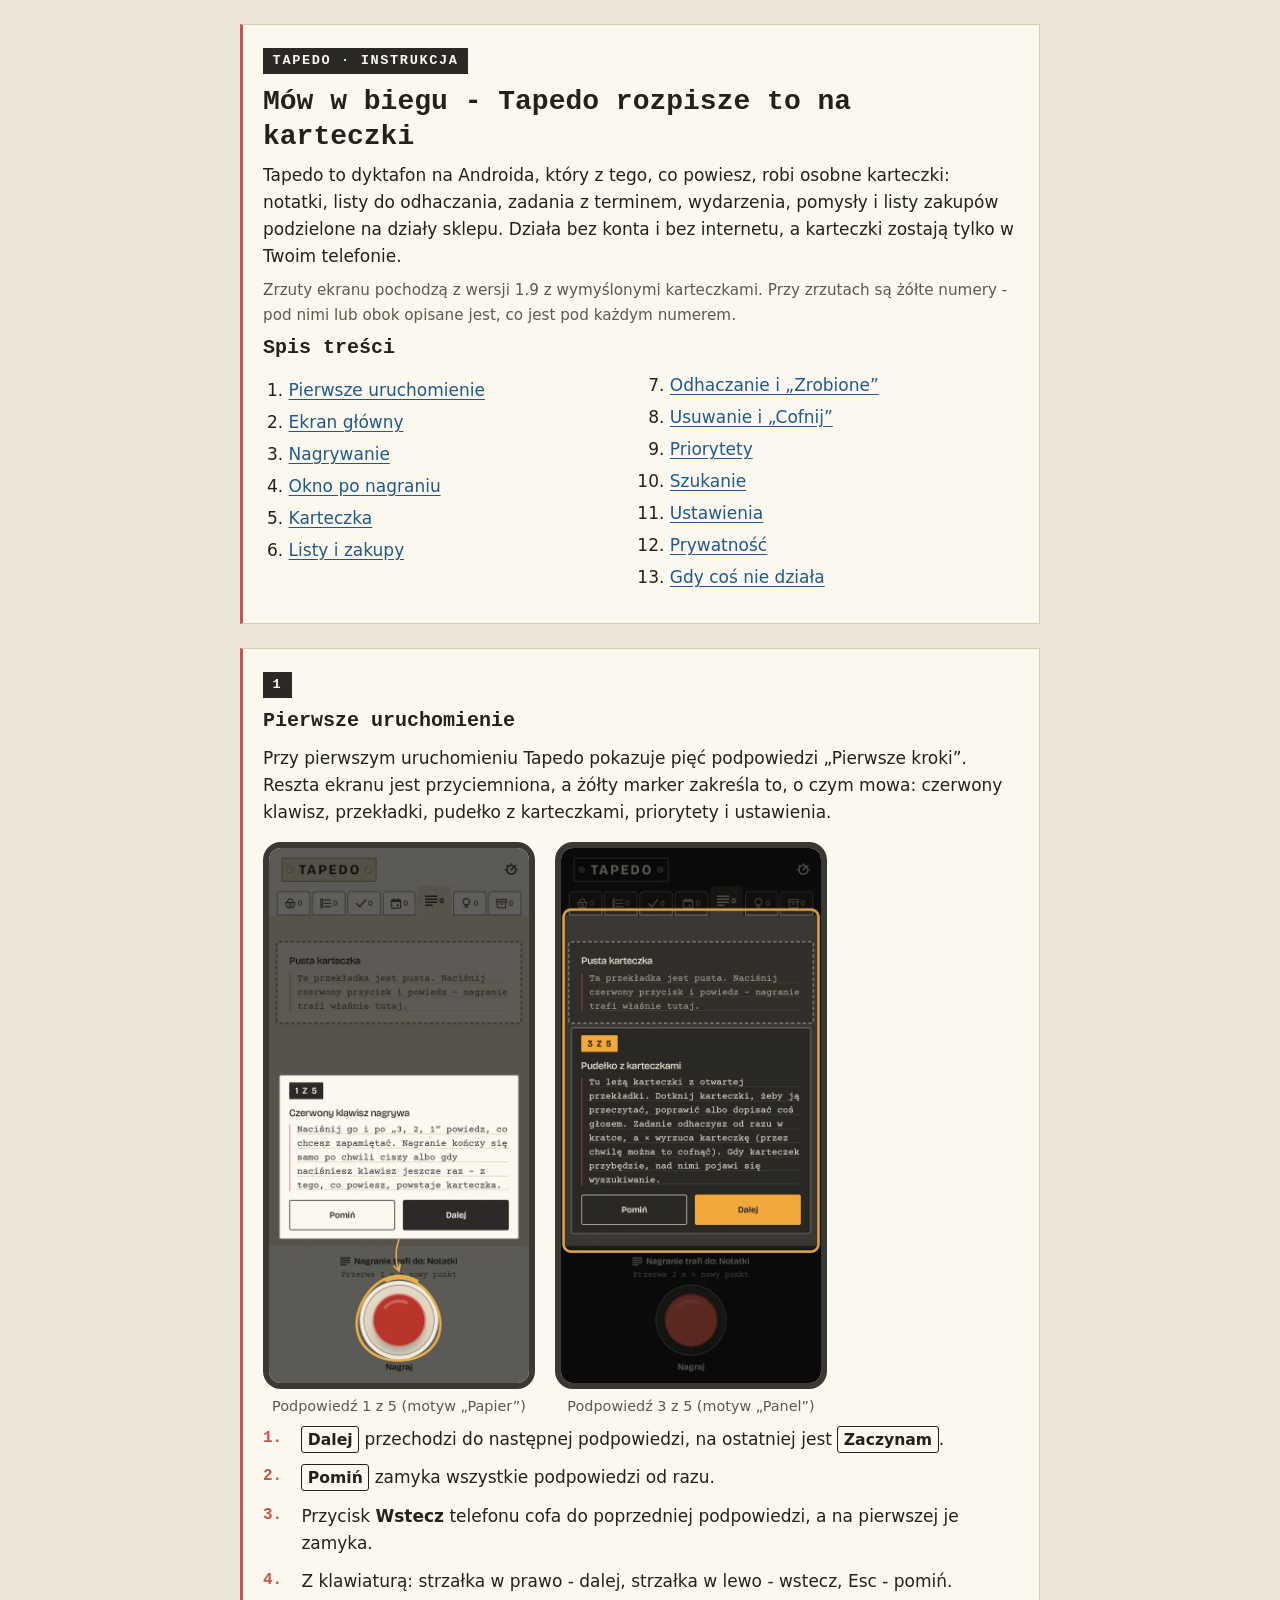
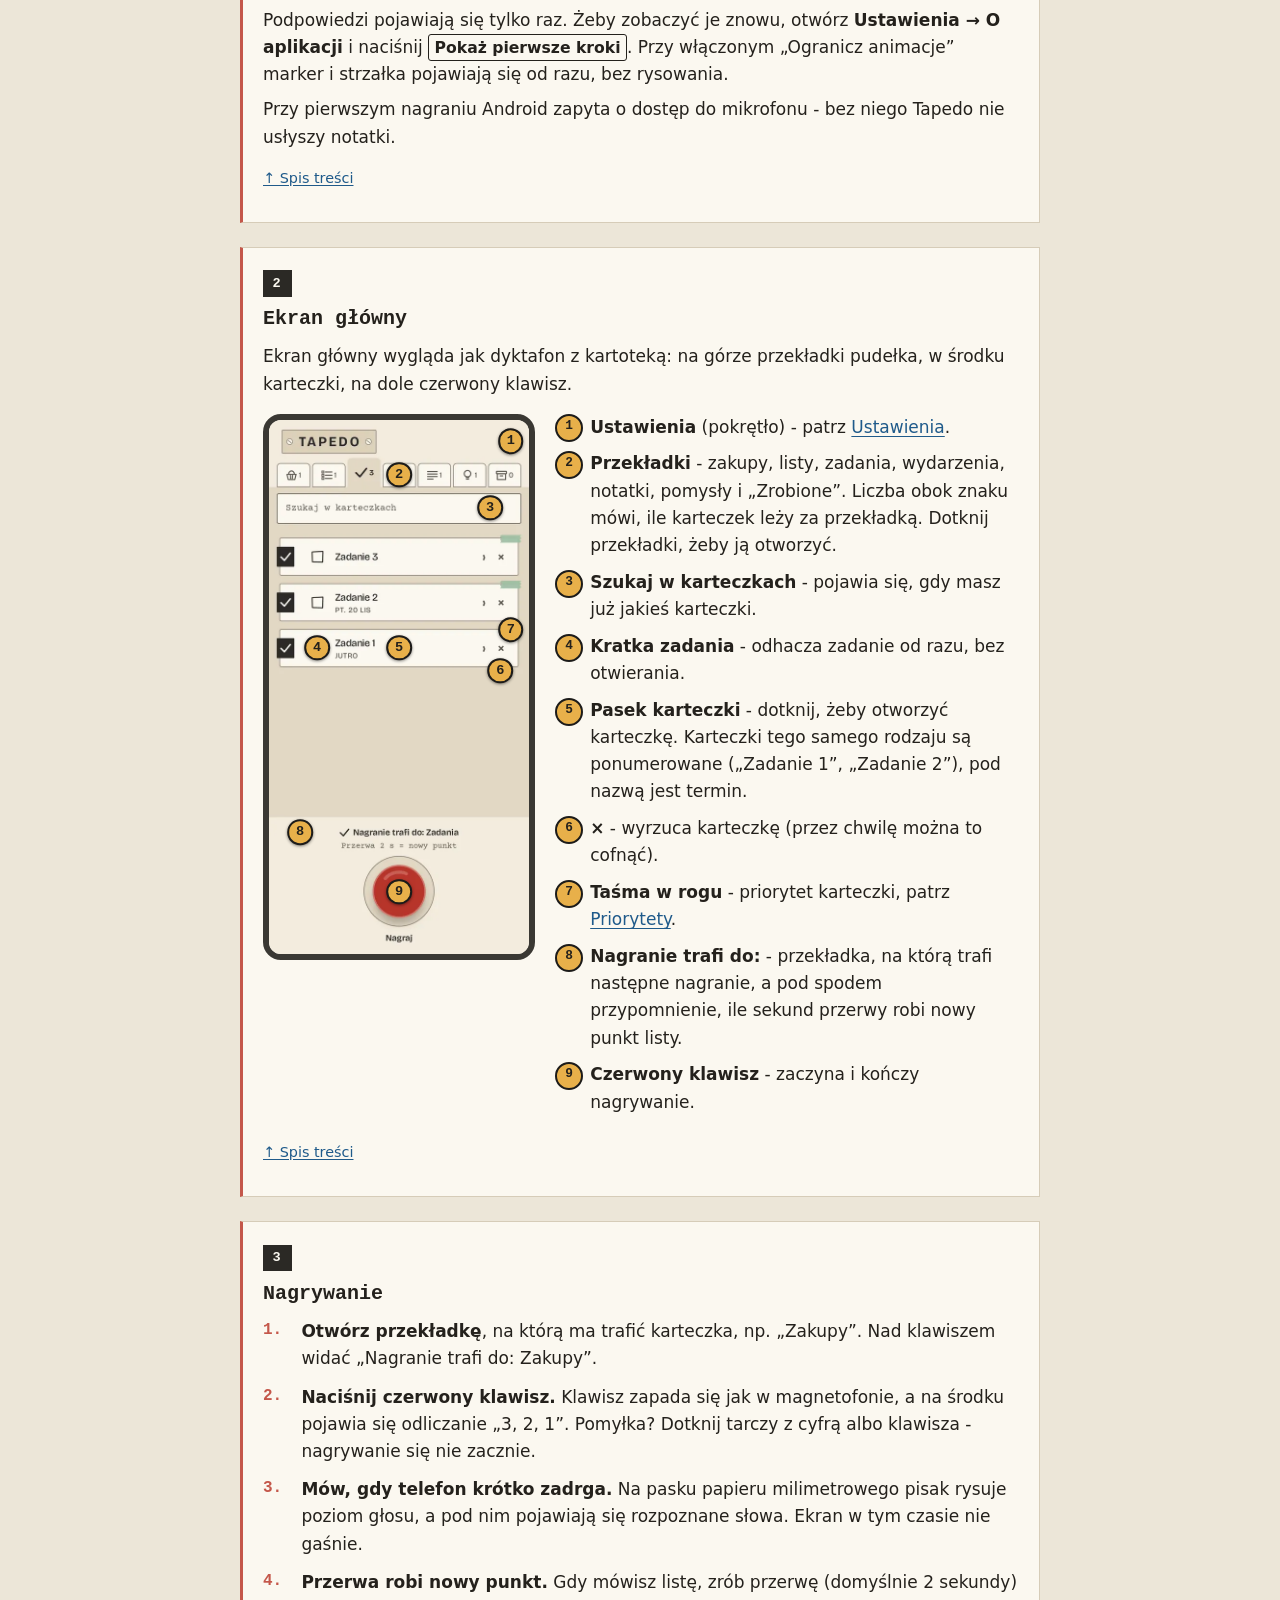
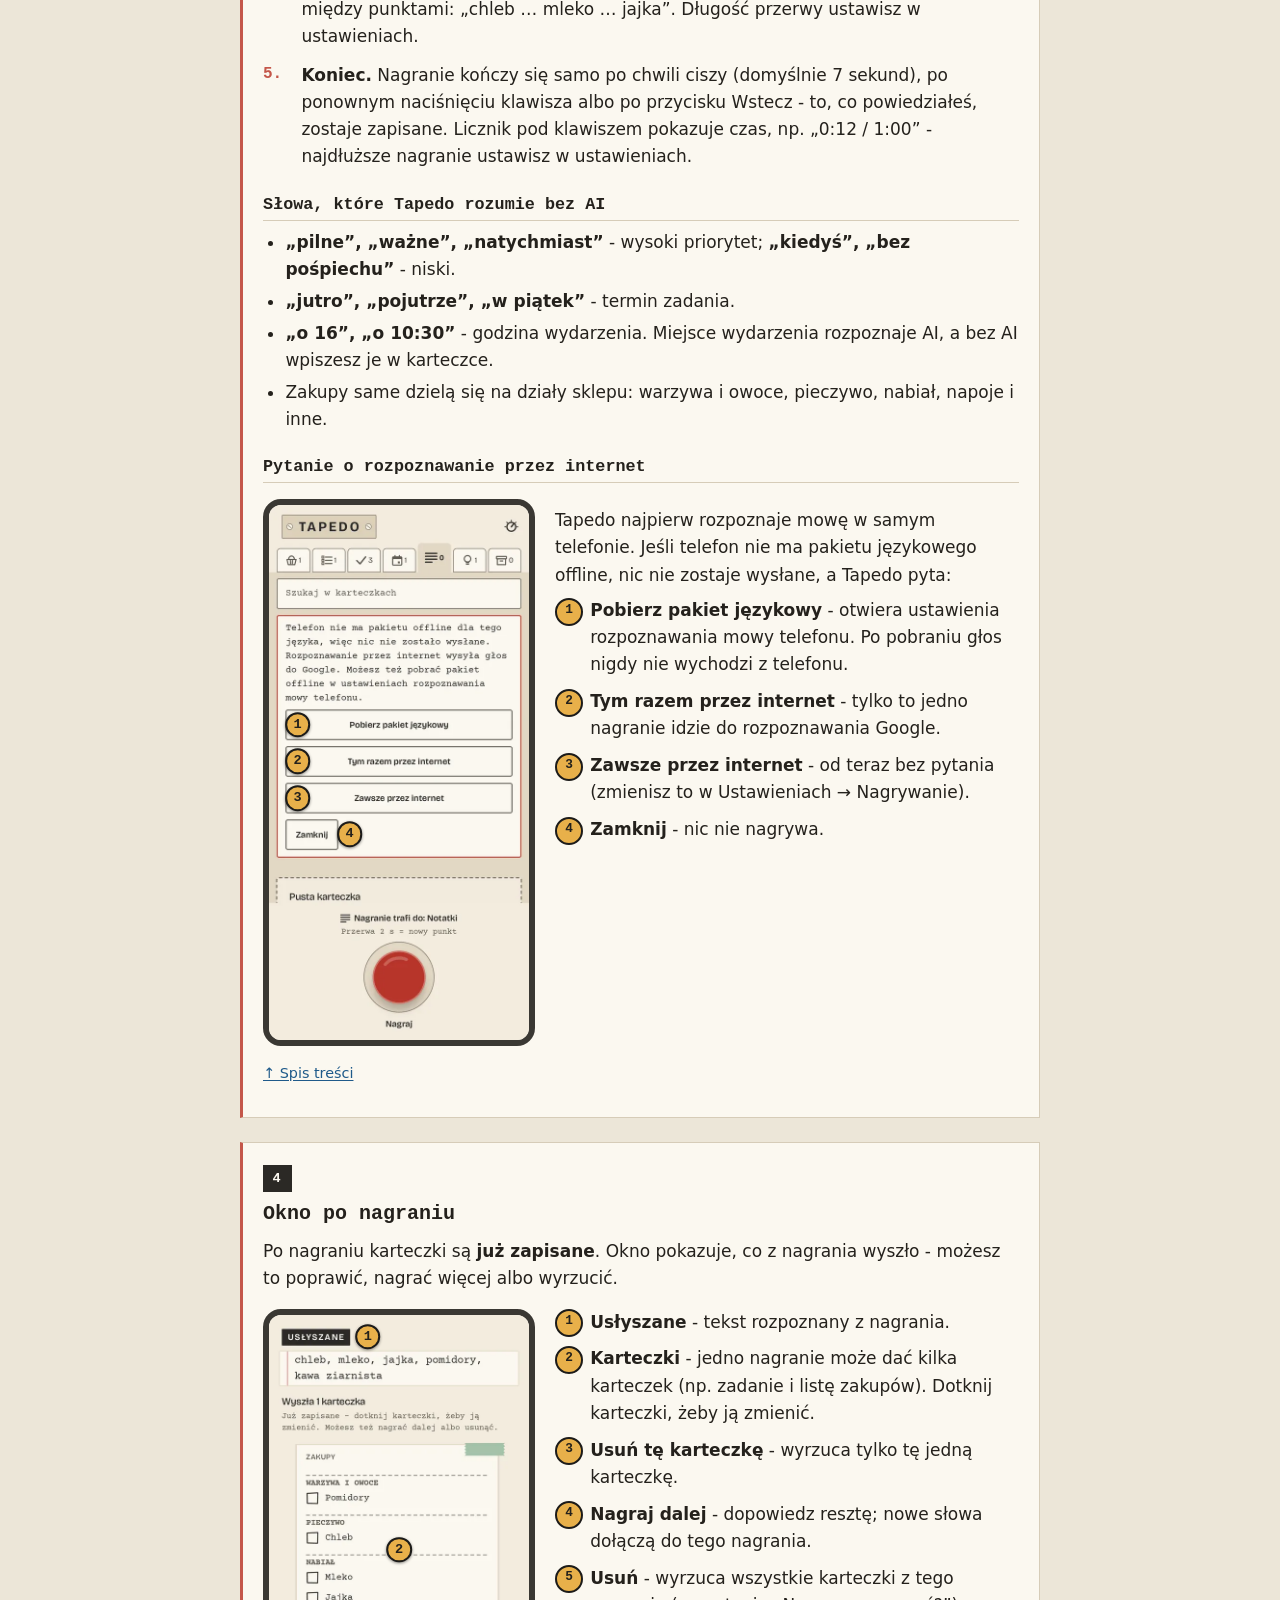
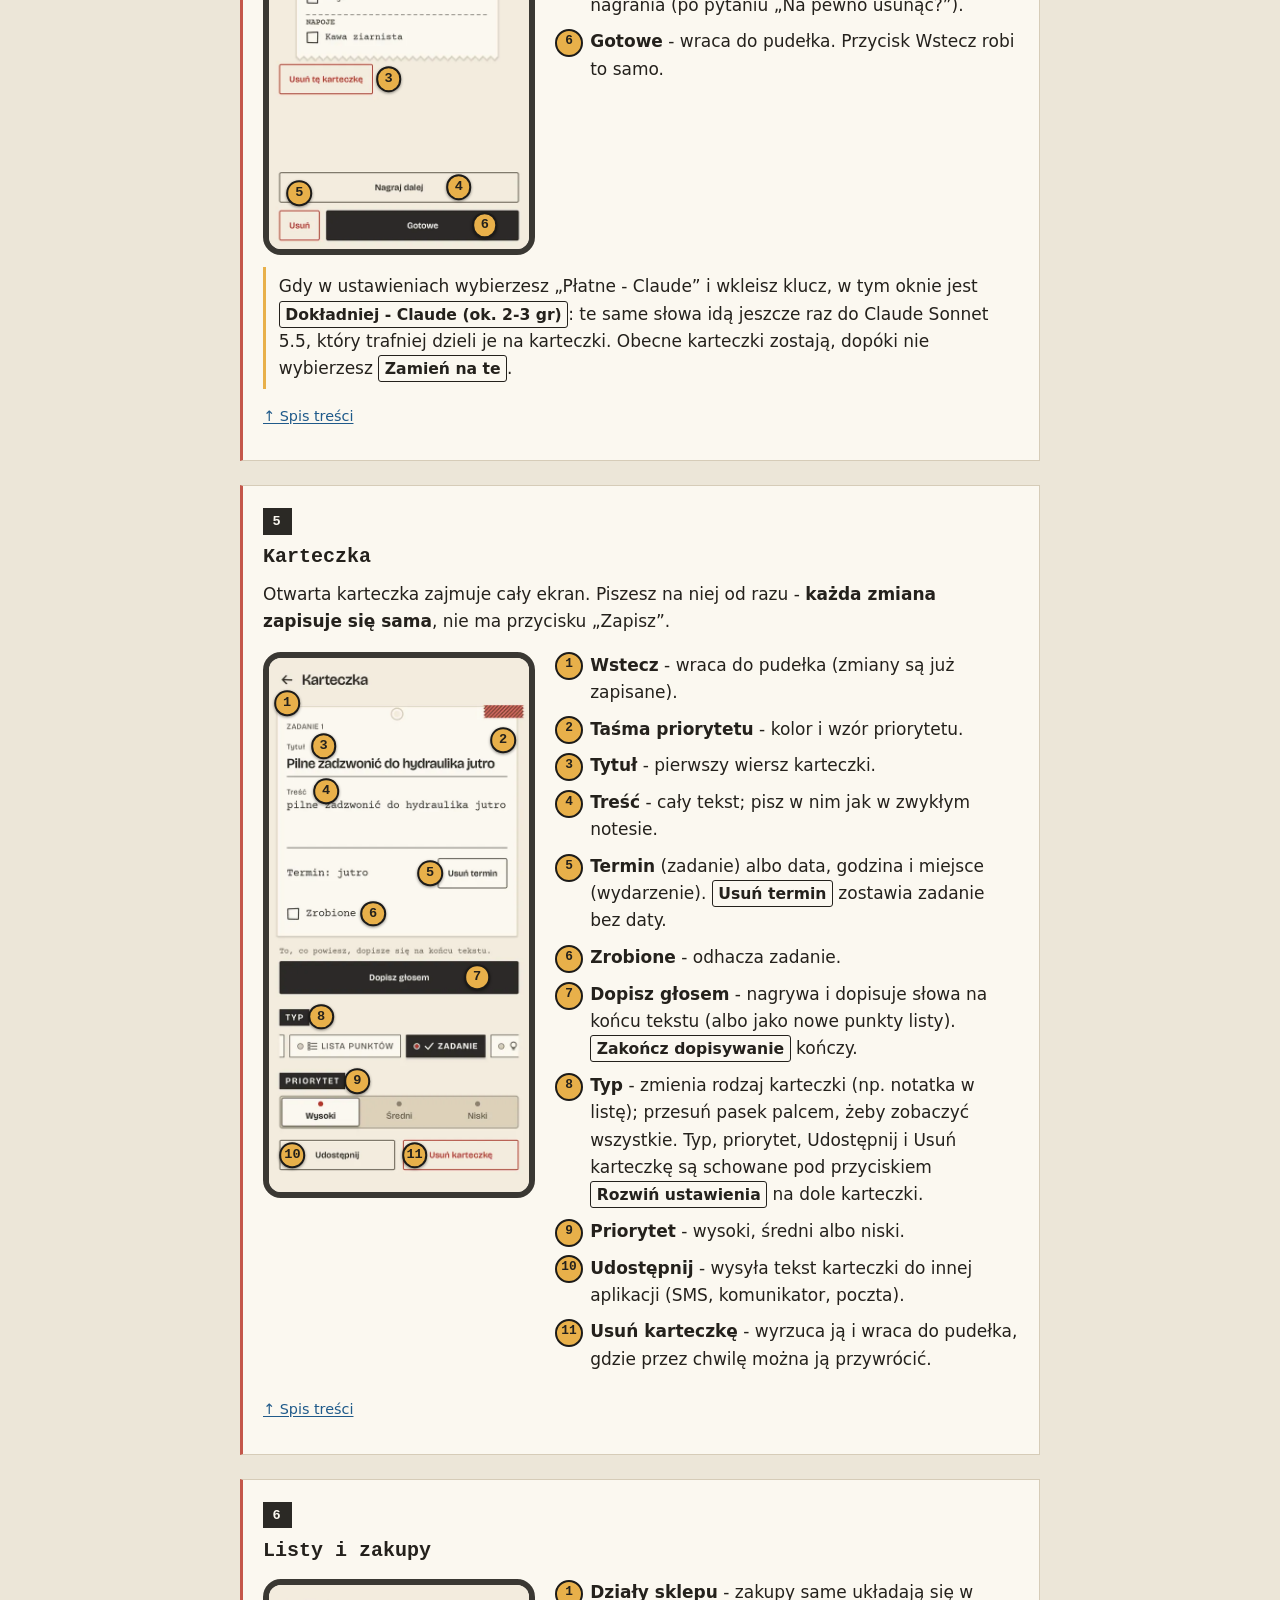
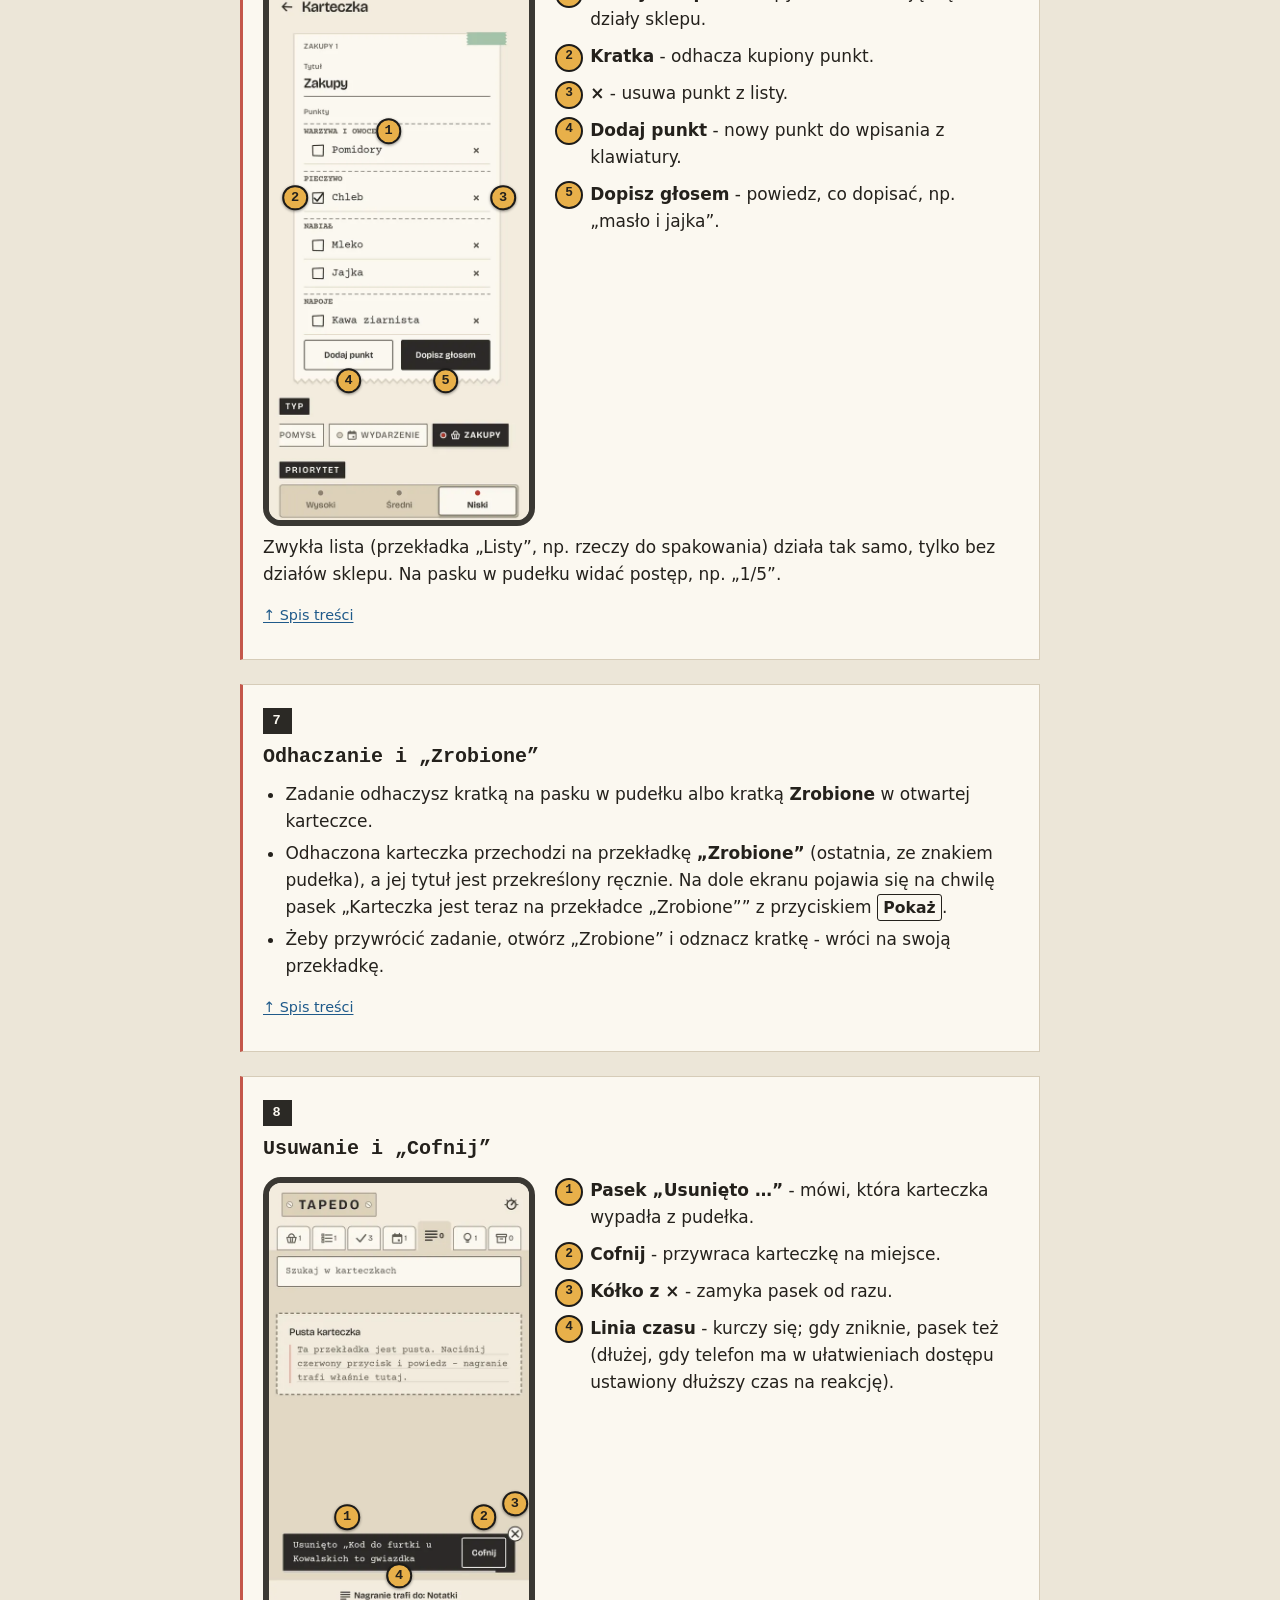
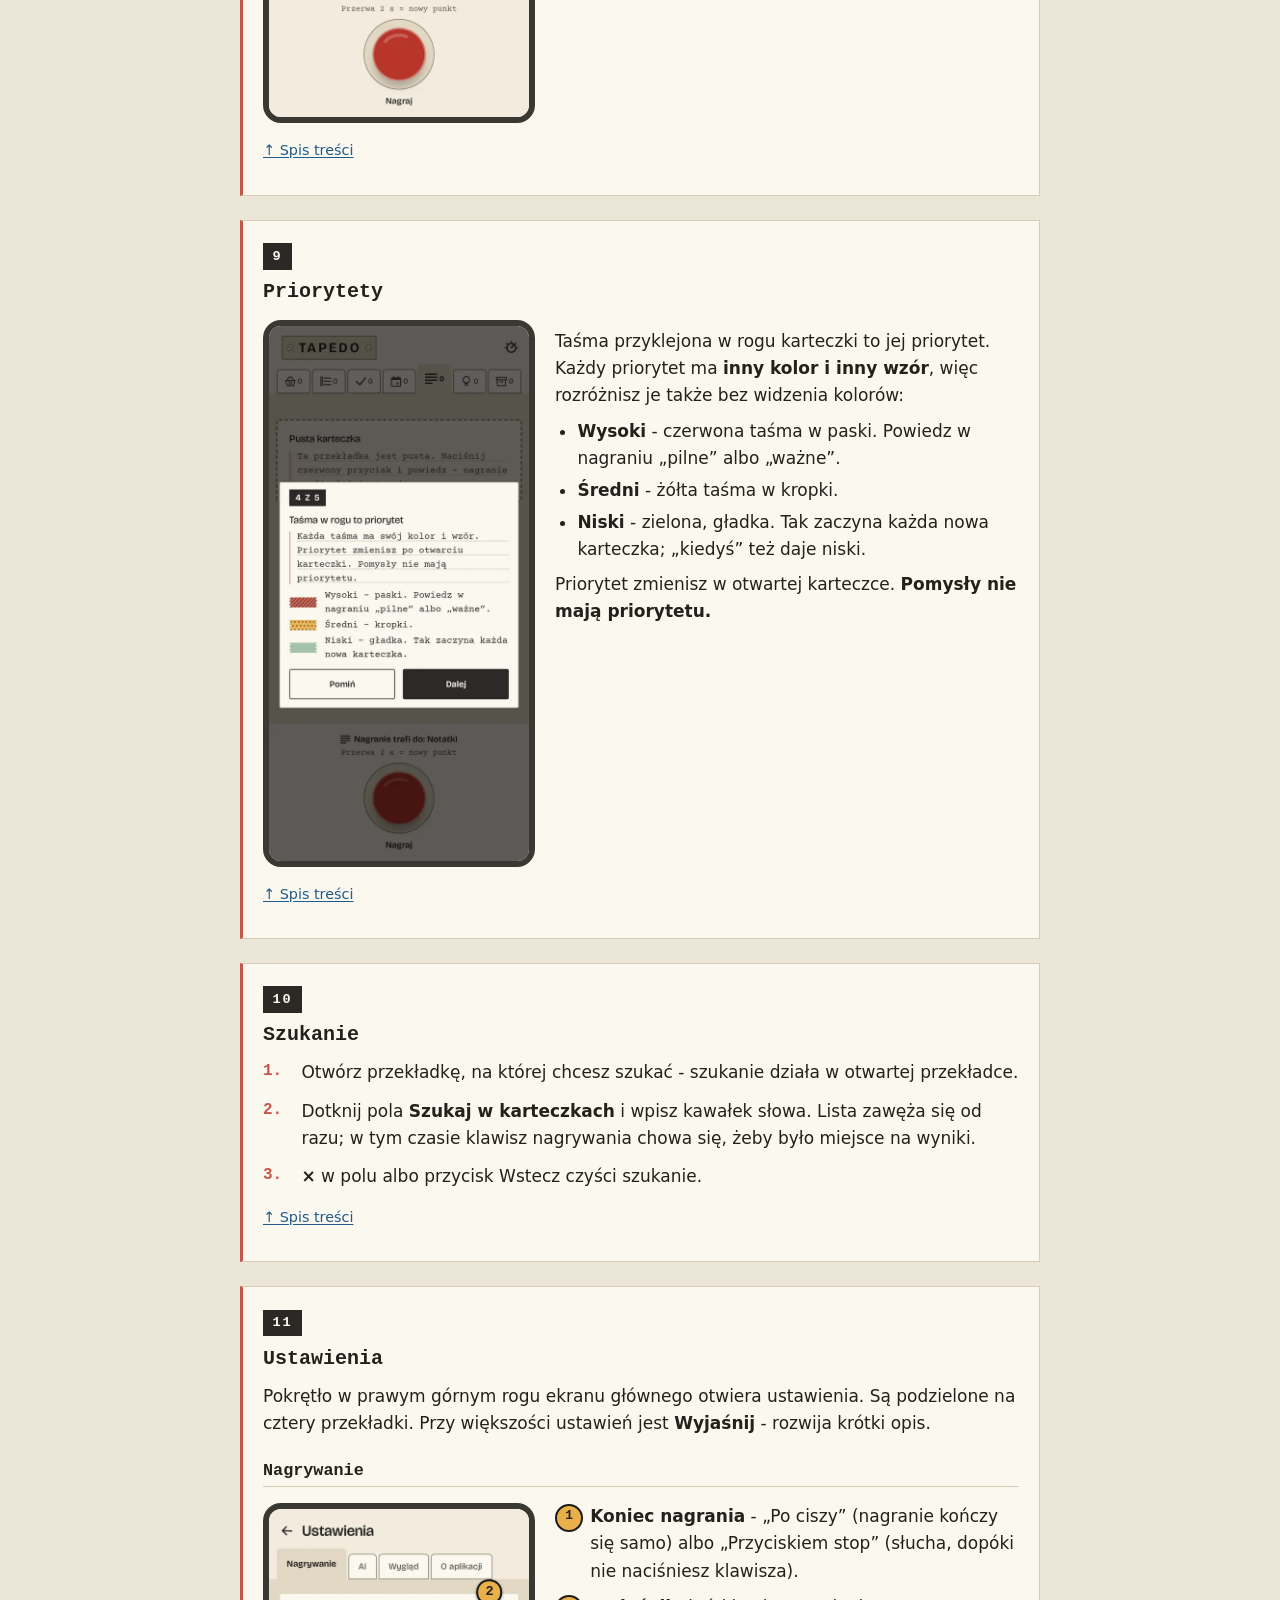
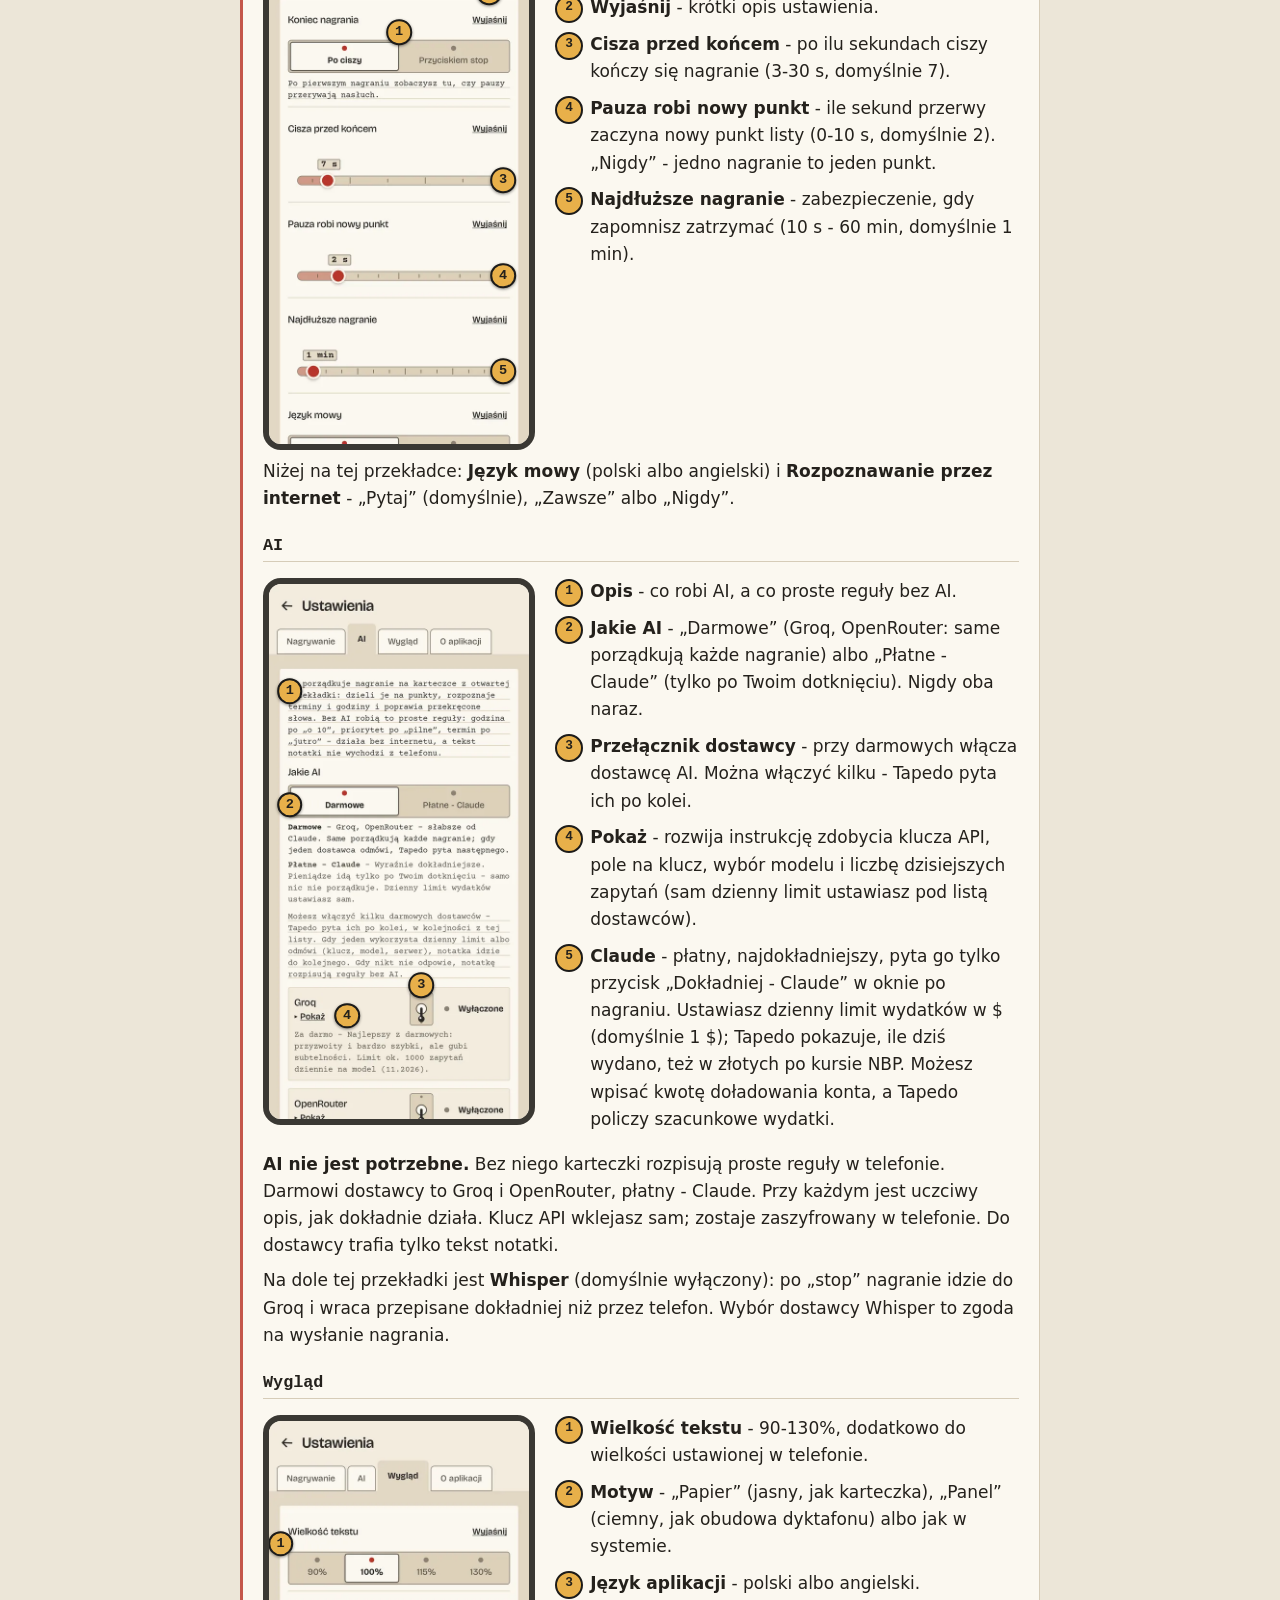
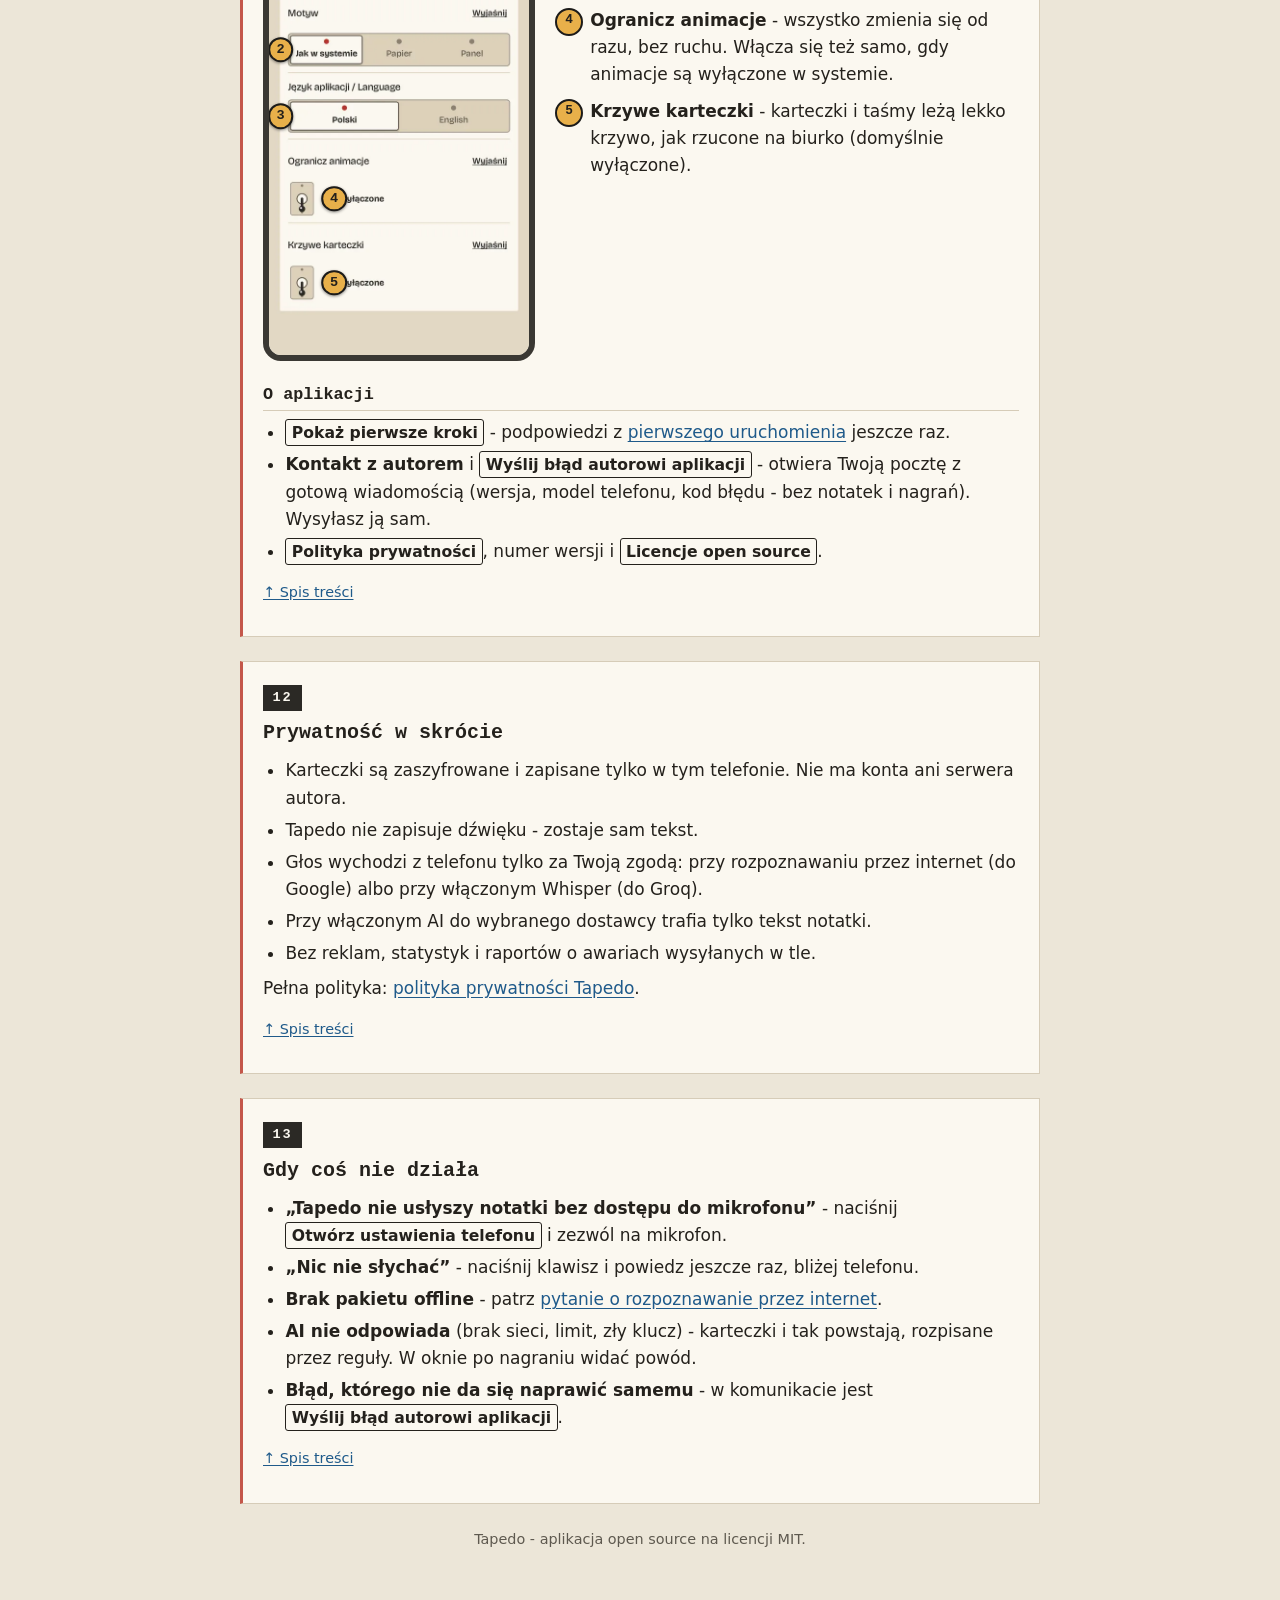
==== commit 9beb0745: "feat(ai): tryb „Darmowe / Płatne - Claude”, dzienny limit z kursem NBP, README i poprawka dema Darmo" ====
--- a/demo/instrukcja/index.html
+++ b/demo/instrukcja/index.html
@@ -310,7 +310,7 @@
       <li><b>Gotowe</b> - wraca do pudełka. Przycisk Wstecz robi to samo.</li>
     </ol>
   </div>
-  <p class="note">Gdy w ustawieniach masz klucz do Claude, w tym oknie jest też <span class="key">Dokładniej - Claude (ok. 2-3 gr)</span>: te same słowa idą jeszcze raz do Claude Sonnet 5.5, który trafniej dzieli je na karteczki. Obecne karteczki zostają, dopóki nie wybierzesz <span class="key">Zamień na te</span>.</p>
+  <p class="note">Gdy w ustawieniach wybierzesz „Płatne - Claude” i wkleisz klucz, w tym oknie jest <span class="key">Dokładniej - Claude (ok. 2-3 gr)</span>: te same słowa idą jeszcze raz do Claude Sonnet 5.5, który trafniej dzieli je na karteczki. Obecne karteczki zostają, dopóki nie wybierzesz <span class="key">Zamień na te</span>.</p>
   <p class="back"><a href="#spis">↑ Spis treści</a></p>
 </section>
 
@@ -474,22 +474,23 @@
   <div class="shot">
     <figure>
       <div class="phone">
-        <img src="img/ust-ai.webp" width="540" height="1110" loading="lazy" alt="Ustawienia, przekładka AI: opis działania AI i reguł, fiszki dostawców Groq, OpenRouter i Claude z przełącznikami Wyłączone i opisem dokładności.">
+        <img src="img/ust-ai.webp" width="540" height="1110" loading="lazy" alt="Ustawienia, przekładka AI: opis działania AI i reguł, wybór „Jakie AI” - Darmowe albo Płatne - Claude, fiszki dostawców Groq i OpenRouter z przełącznikami Wyłączone i opisem dokładności.">
         <span class="pin" style="--x:8%;--y:20%" aria-hidden="true">1</span>
-        <span class="pin" style="--x:58.6%;--y:44%" aria-hidden="true">2</span>
-        <span class="pin" style="--x:30%;--y:50.5%" aria-hidden="true">3</span>
-        <span class="pin" style="--x:50%;--y:87.8%" aria-hidden="true">4</span>
+        <span class="pin" style="--x:8%;--y:41.3%" aria-hidden="true">2</span>
+        <span class="pin" style="--x:58.6%;--y:75%" aria-hidden="true">3</span>
+        <span class="pin" style="--x:30%;--y:80.8%" aria-hidden="true">4</span>
       </div>
     </figure>
     <ol class="legend">
       <li><b>Opis</b> - co robi AI, a co proste reguły bez AI.</li>
-      <li><b>Przełącznik dostawcy</b> - włącza dostawcę AI. Można włączyć kilku - Tapedo pyta ich po kolei.</li>
+      <li><b>Jakie AI</b> - „Darmowe” (Groq, OpenRouter: same porządkują każde nagranie) albo „Płatne - Claude” (tylko po Twoim dotknięciu). Nigdy oba naraz.</li>
+      <li><b>Przełącznik dostawcy</b> - przy darmowych włącza dostawcę AI. Można włączyć kilku - Tapedo pyta ich po kolei.</li>
       <li><b>Pokaż</b> - rozwija instrukcję zdobycia klucza API, pole na klucz, wybór modelu i liczbę dzisiejszych zapytań (sam dzienny limit ustawiasz pod listą dostawców).</li>
-      <li><b>Claude</b> - płatny, najdokładniejszy. Możesz wpisać kwotę doładowania konta, a Tapedo policzy szacunkowe wydatki.</li>
-    </ol>
-  </div>
-  <p><b>AI nie jest potrzebne.</b> Bez niego karteczki rozpisują proste reguły w telefonie. Darmowi dostawcy to Groq i OpenRouter, płatni - Claude, OpenAI i Gemini. Przy każdym jest uczciwy opis, jak dokładnie działa. Klucz API wklejasz sam; zostaje zaszyfrowany w telefonie. Do dostawcy trafia tylko tekst notatki.</p>
-  <p>Na dole tej przekładki jest <b>Whisper</b> (domyślnie wyłączony): po „stop” nagranie idzie do Groq albo OpenAI i wraca przepisane dokładniej niż przez telefon. Wybór dostawcy Whisper to zgoda na wysłanie nagrania.</p>
+      <li><b>Claude</b> - płatny, najdokładniejszy, pyta go tylko przycisk „Dokładniej - Claude” w oknie po nagraniu. Ustawiasz dzienny limit wydatków w $ (domyślnie 1 $); Tapedo pokazuje, ile dziś wydano, też w złotych po kursie NBP. Możesz wpisać kwotę doładowania konta, a Tapedo policzy szacunkowe wydatki.</li>
+    </ol>
+  </div>
+  <p><b>AI nie jest potrzebne.</b> Bez niego karteczki rozpisują proste reguły w telefonie. Darmowi dostawcy to Groq i OpenRouter, płatny - Claude. Przy każdym jest uczciwy opis, jak dokładnie działa. Klucz API wklejasz sam; zostaje zaszyfrowany w telefonie. Do dostawcy trafia tylko tekst notatki.</p>
+  <p>Na dole tej przekładki jest <b>Whisper</b> (domyślnie wyłączony): po „stop” nagranie idzie do Groq i wraca przepisane dokładniej niż przez telefon. Wybór dostawcy Whisper to zgoda na wysłanie nagrania.</p>
 
   <h3>Wygląd</h3>
   <div class="shot">
@@ -527,7 +528,7 @@
   <ul>
     <li>Karteczki są zaszyfrowane i zapisane tylko w tym telefonie. Nie ma konta ani serwera autora.</li>
     <li>Tapedo nie zapisuje dźwięku - zostaje sam tekst.</li>
-    <li>Głos wychodzi z telefonu tylko za Twoją zgodą: przy rozpoznawaniu przez internet (do Google) albo przy włączonym Whisper (do Groq lub OpenAI).</li>
+    <li>Głos wychodzi z telefonu tylko za Twoją zgodą: przy rozpoznawaniu przez internet (do Google) albo przy włączonym Whisper (do Groq).</li>
     <li>Przy włączonym AI do wybranego dostawcy trafia tylko tekst notatki.</li>
     <li>Bez reklam, statystyk i raportów o awariach wysyłanych w tle.</li>
   </ul>
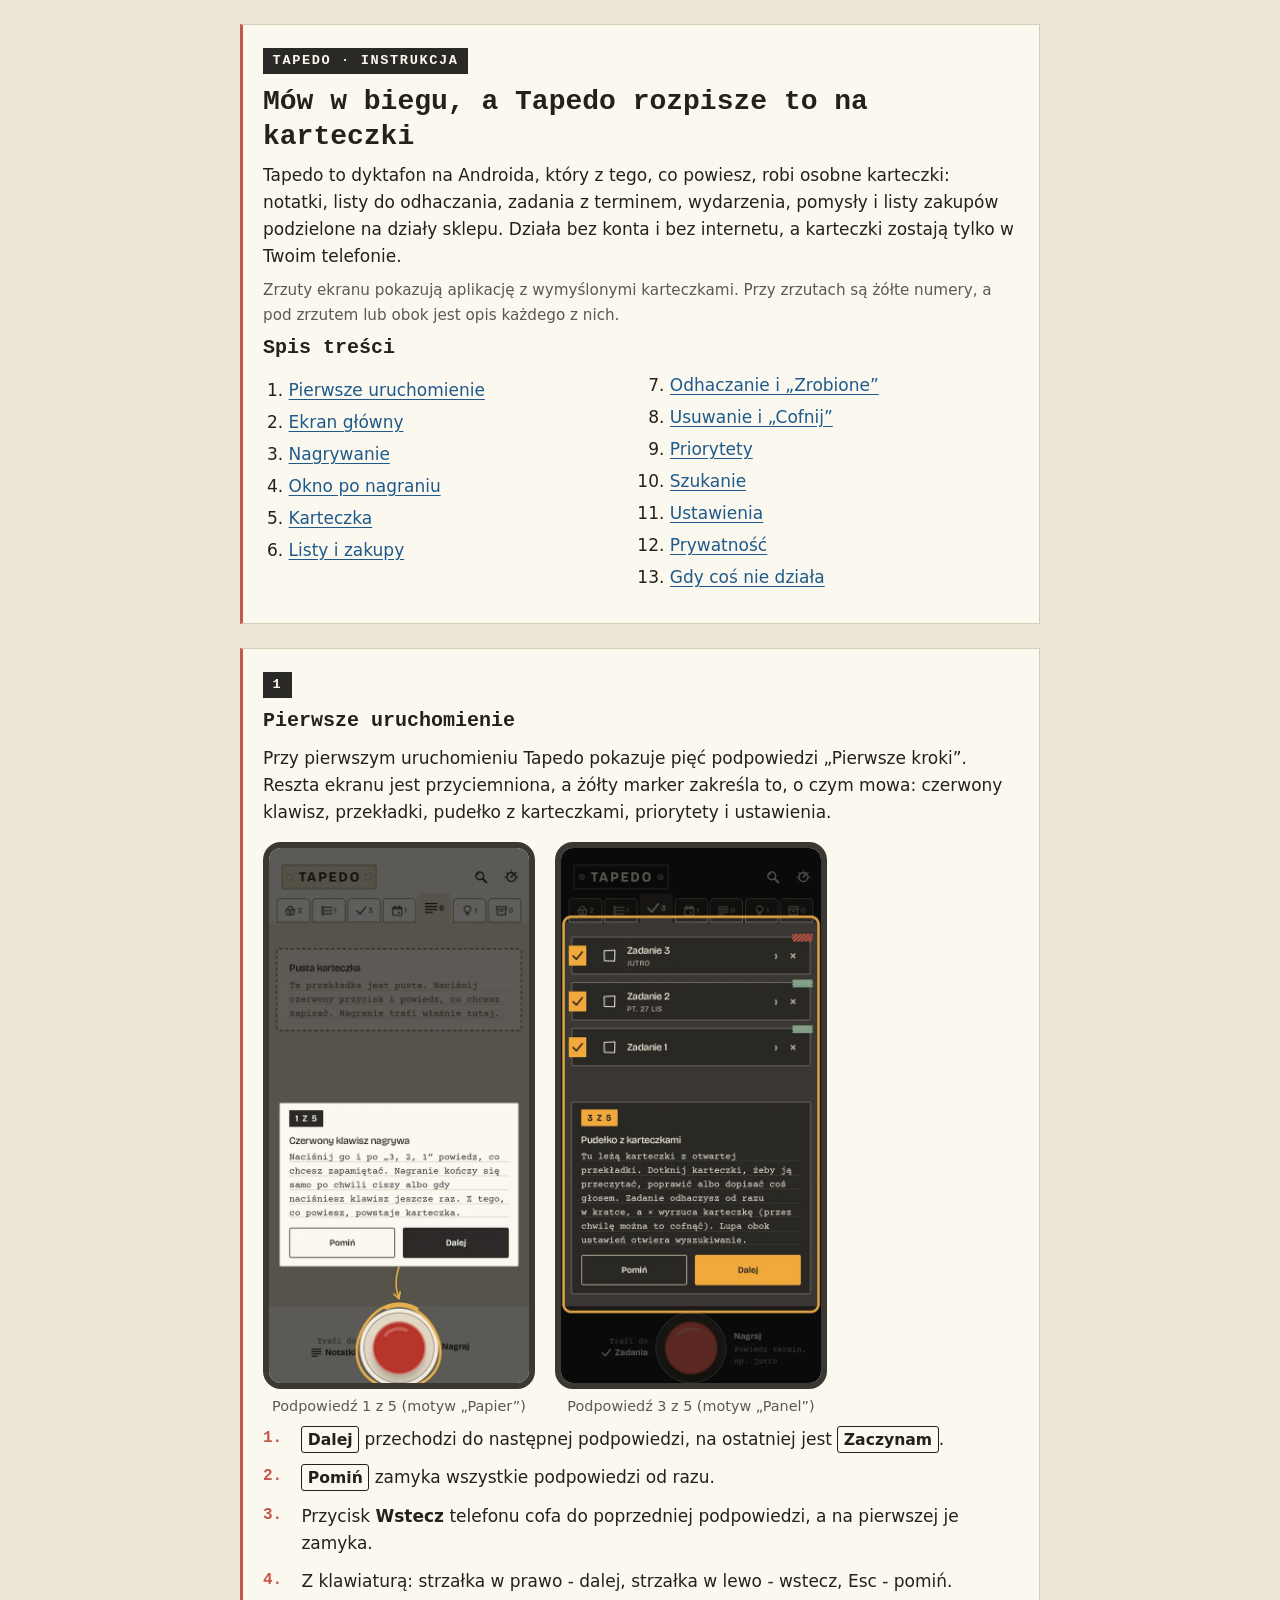
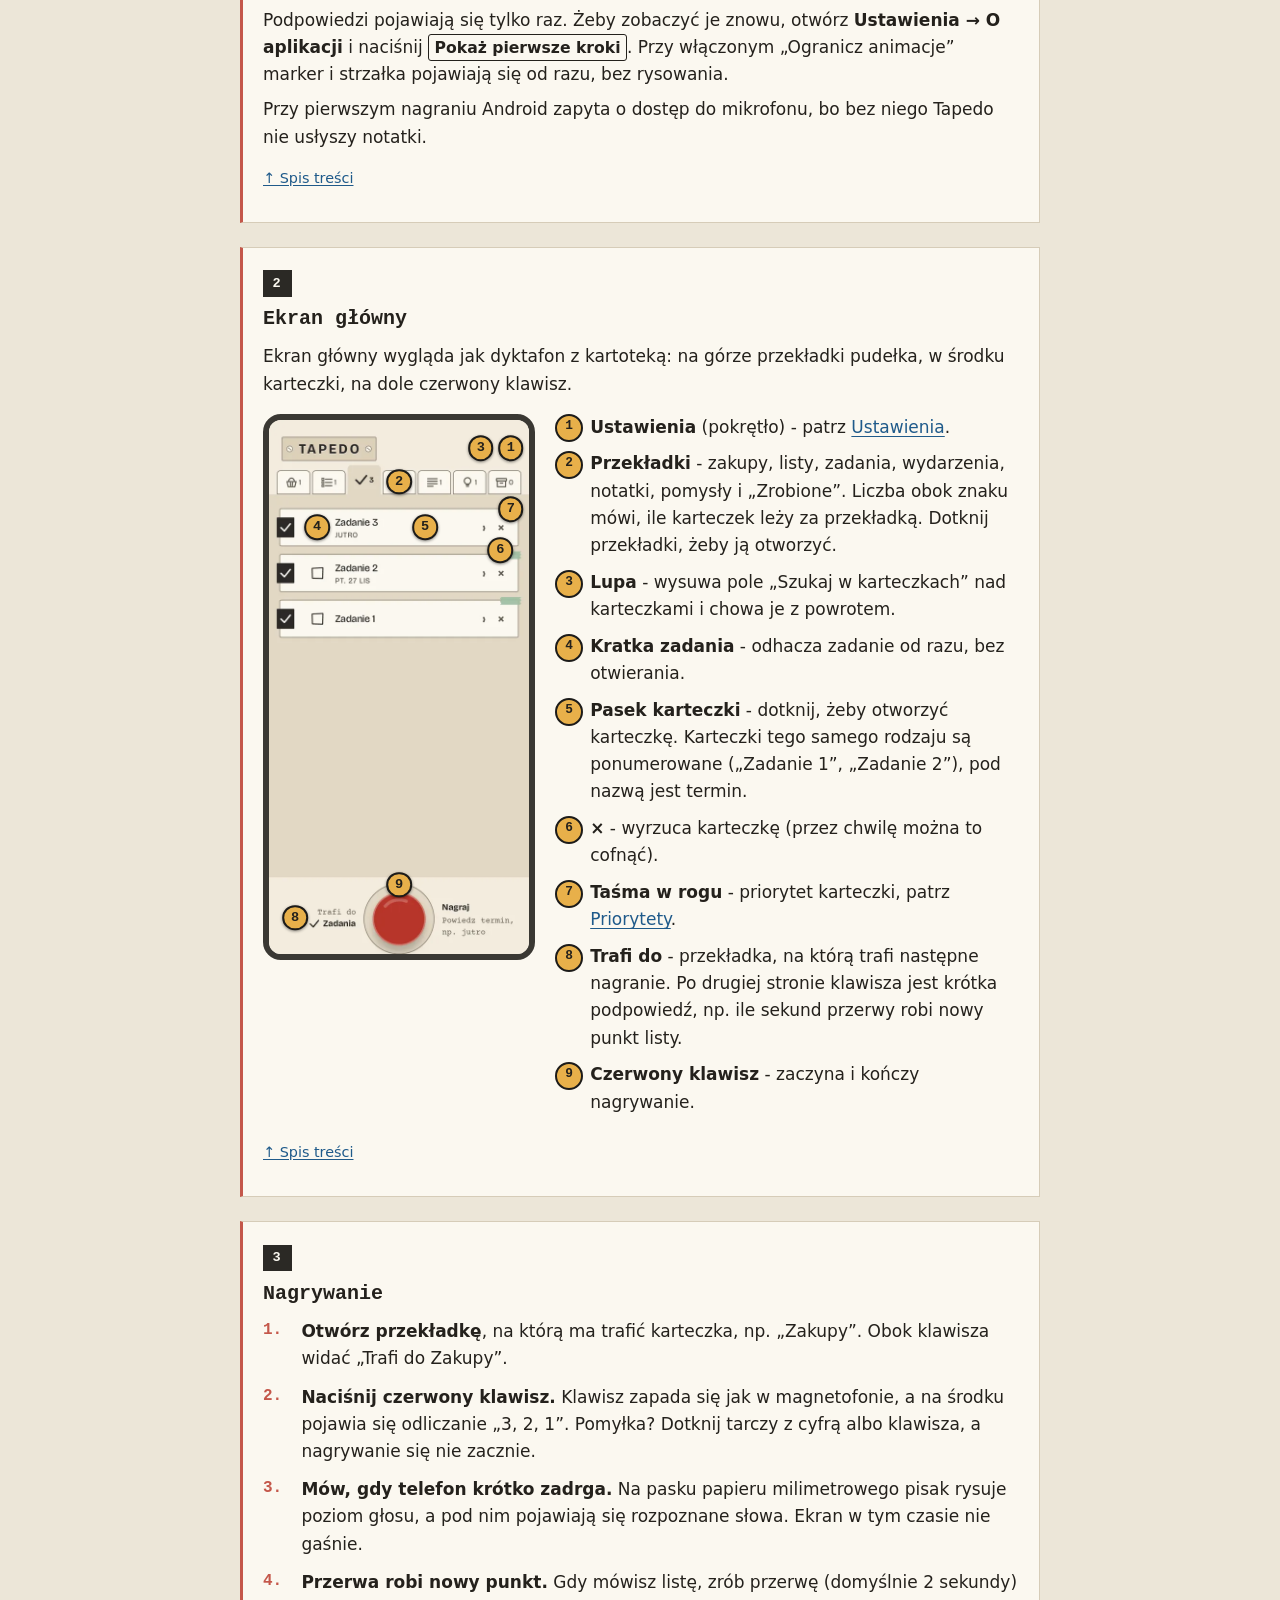
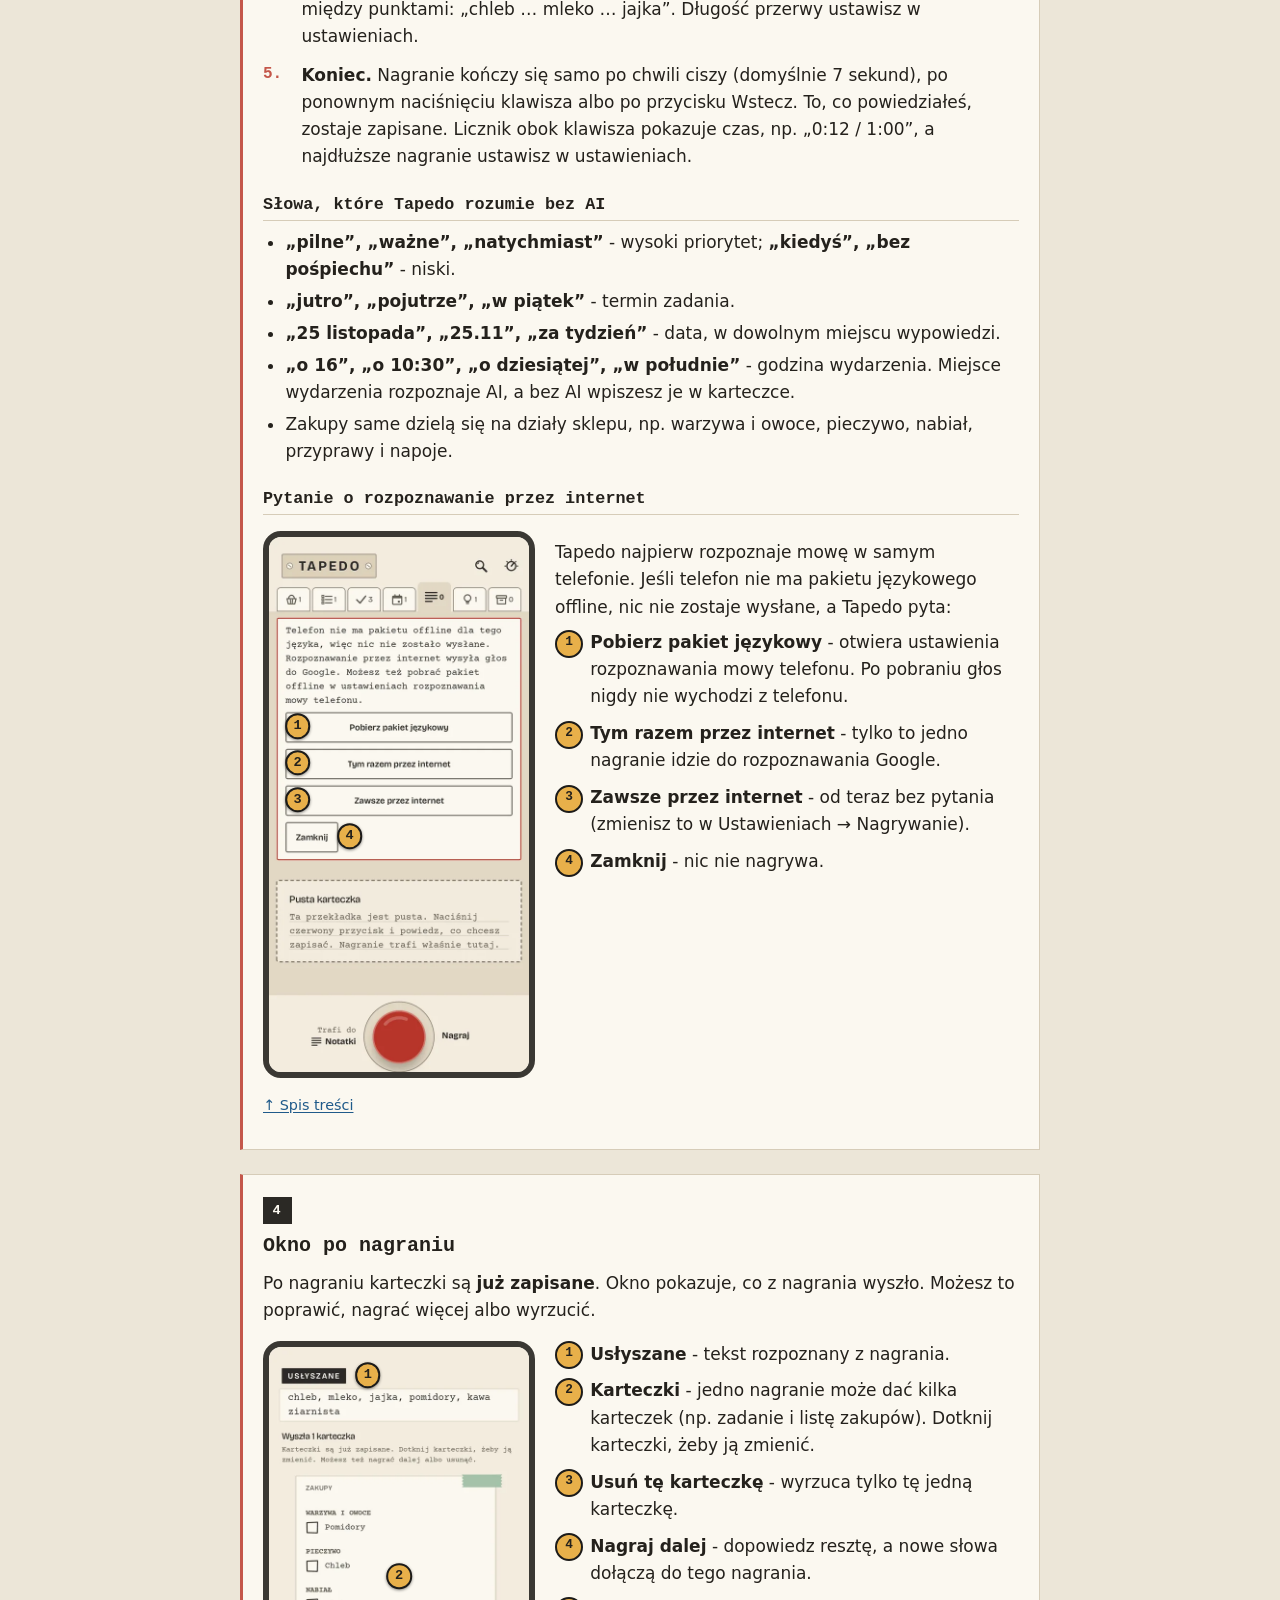
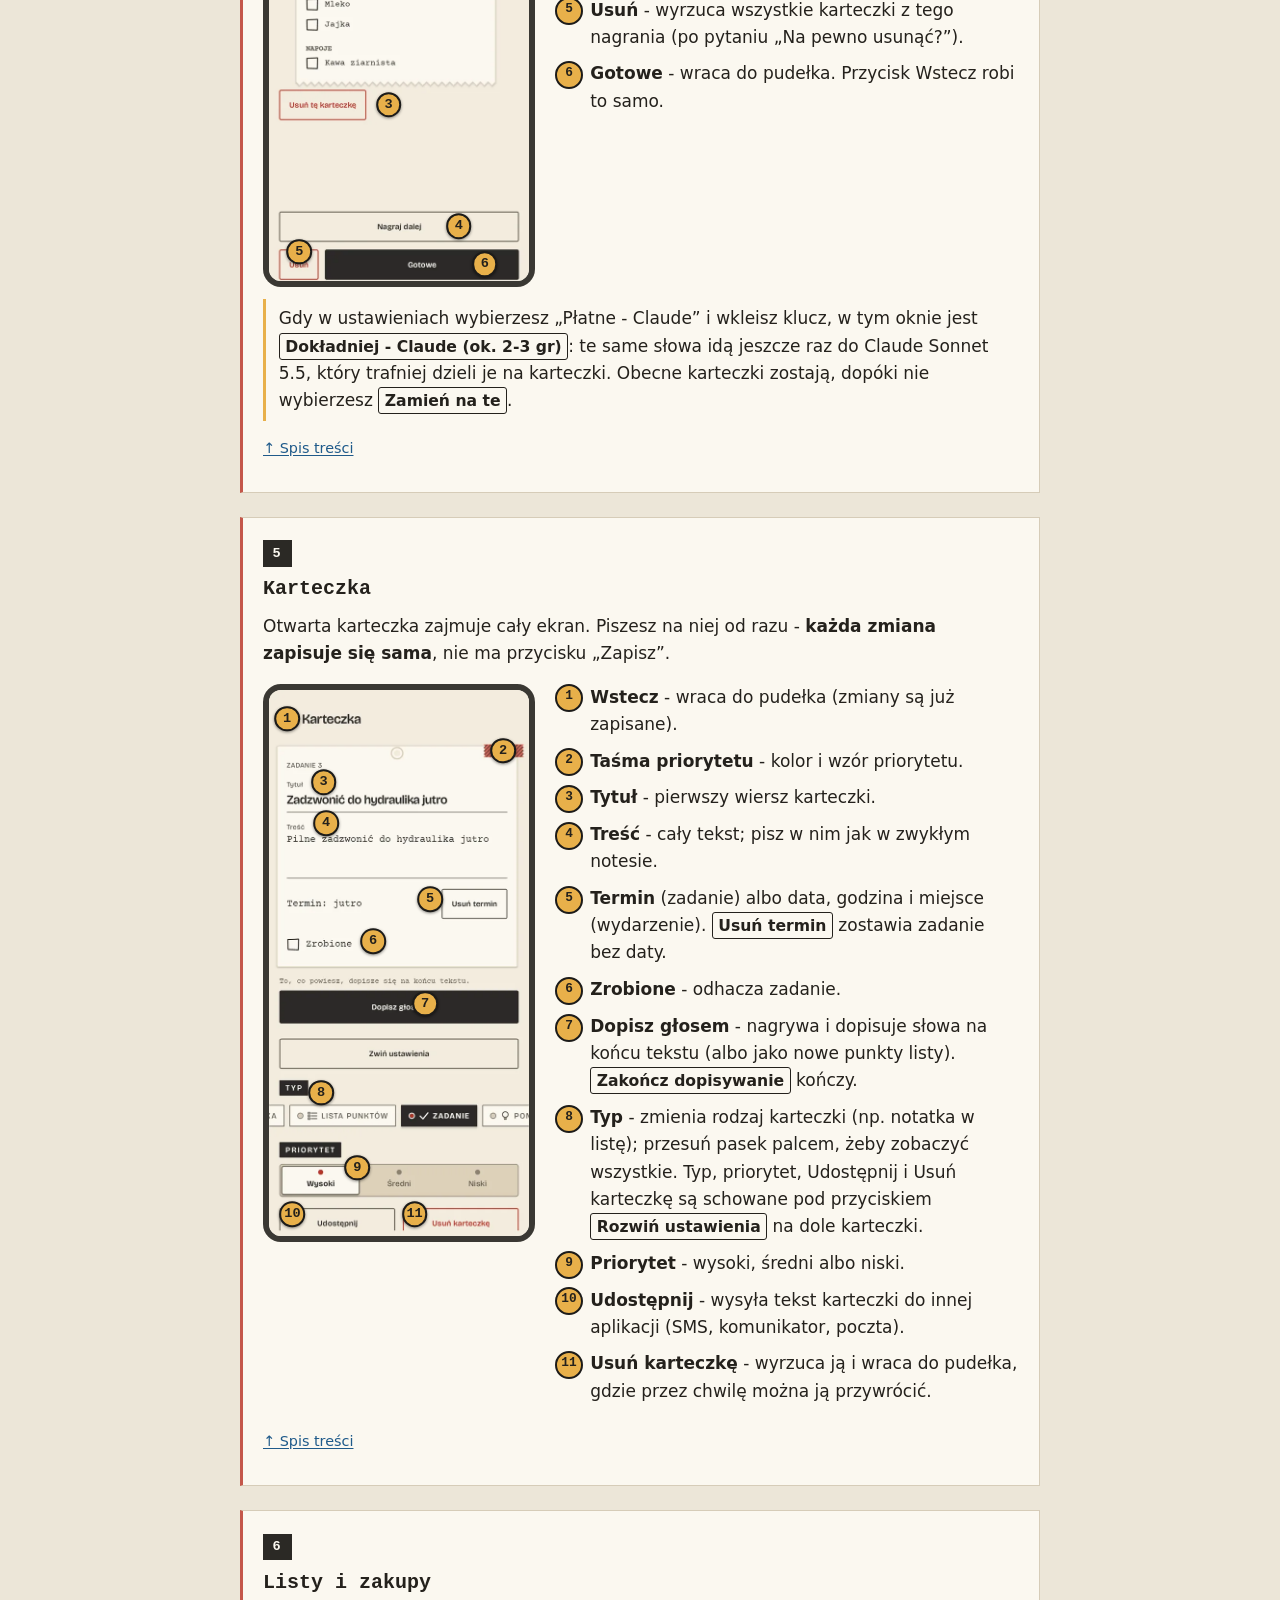
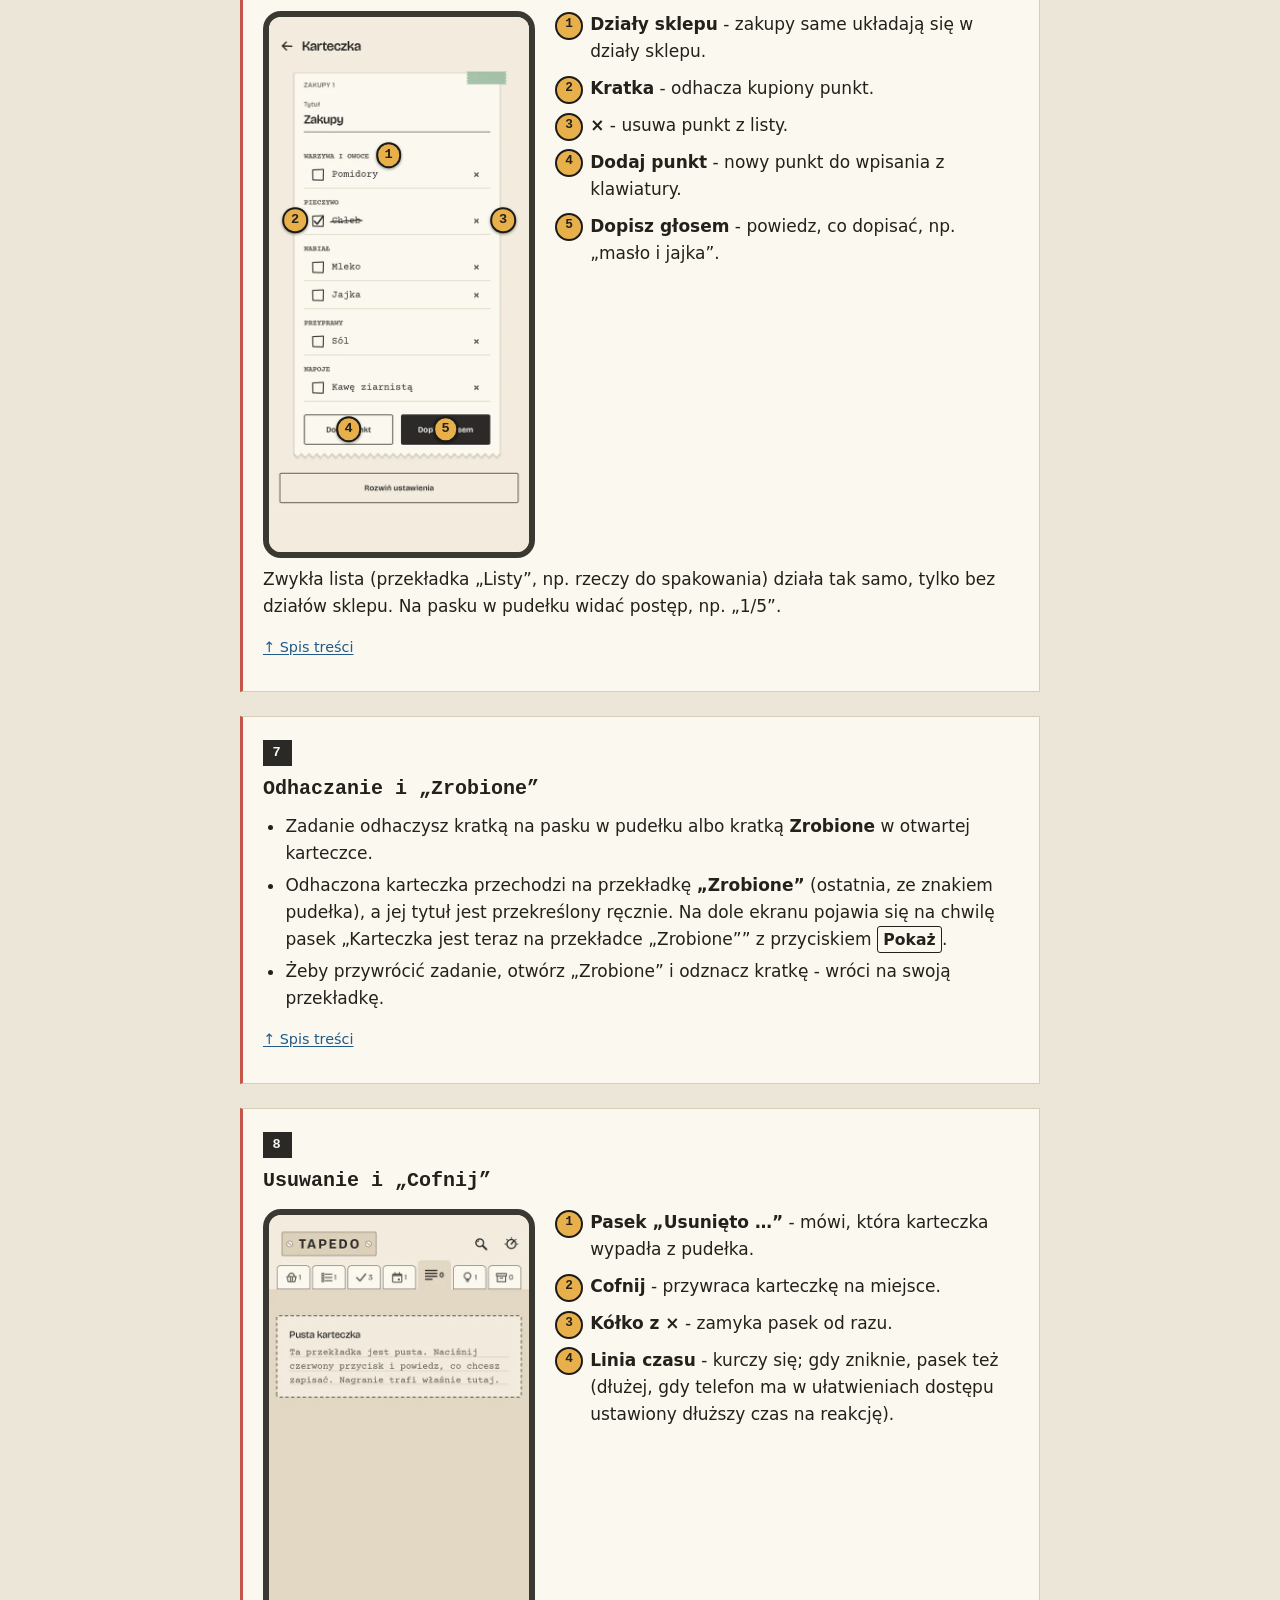
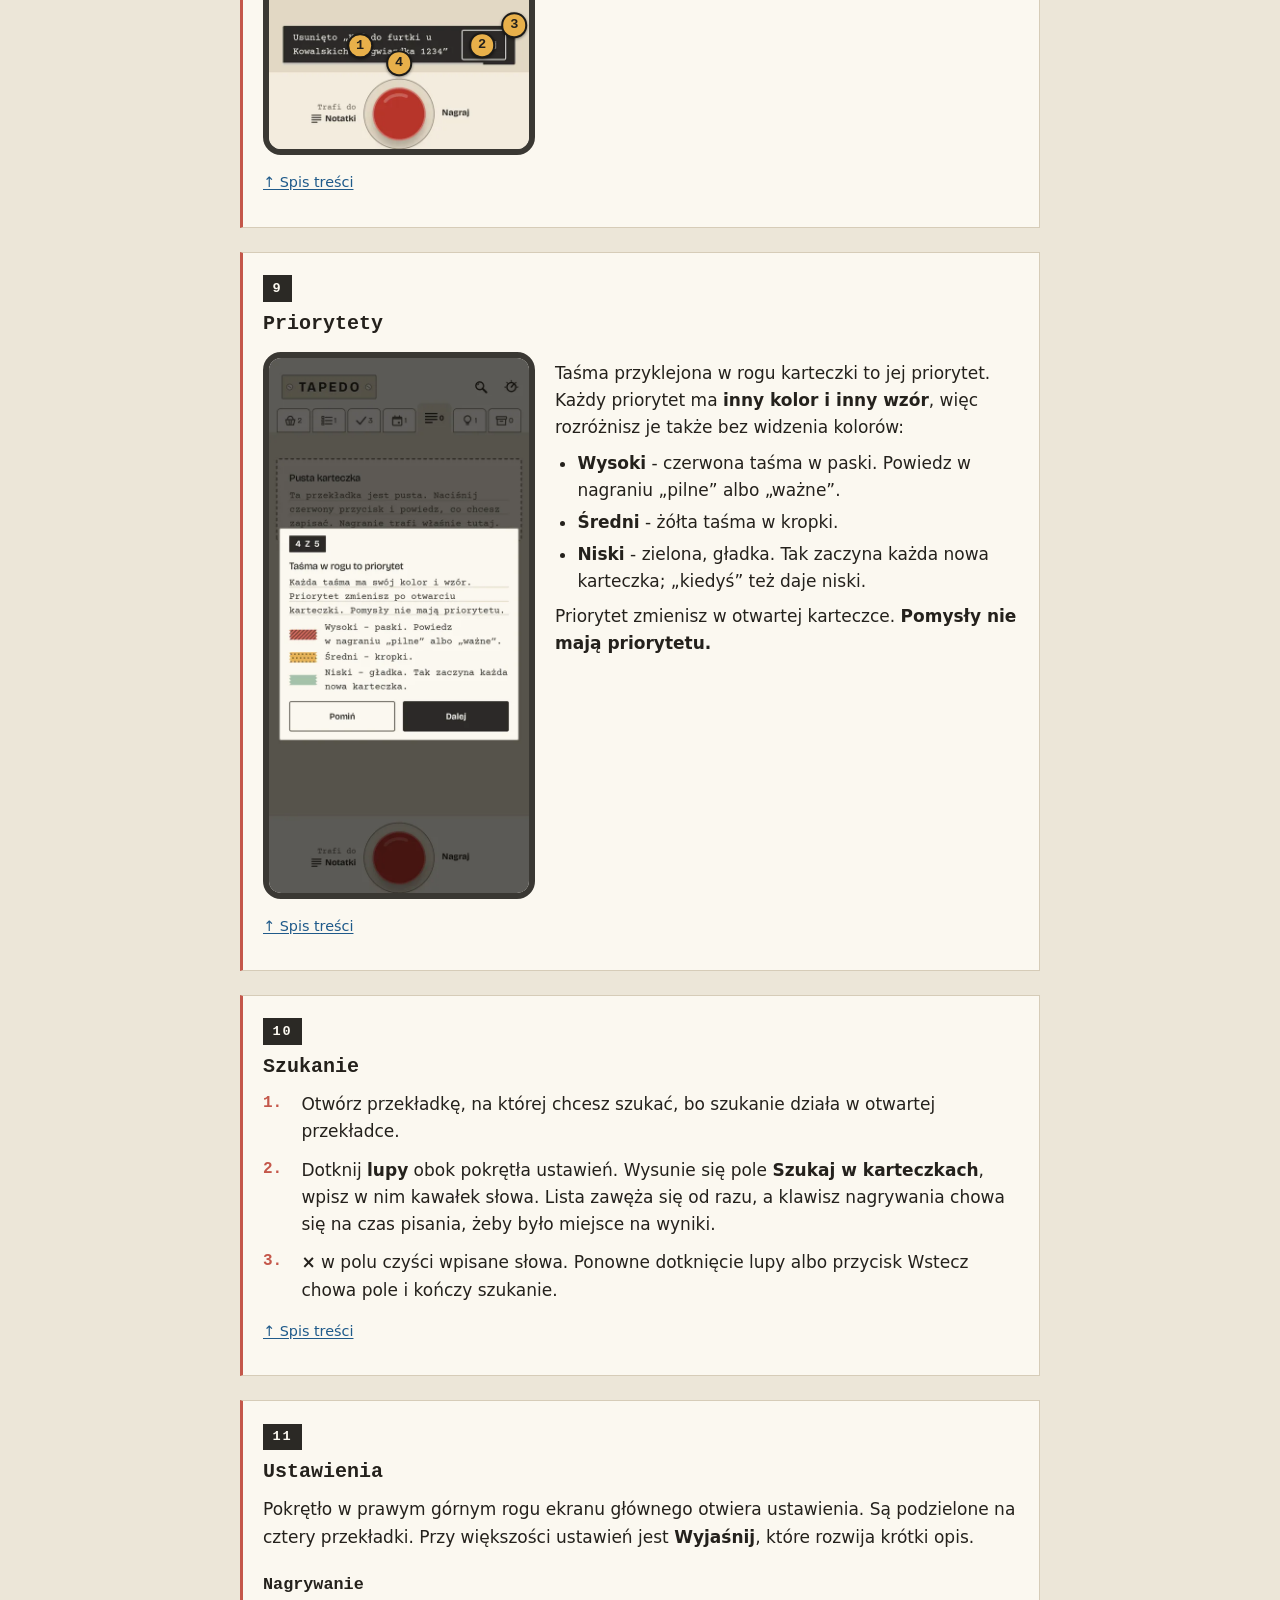
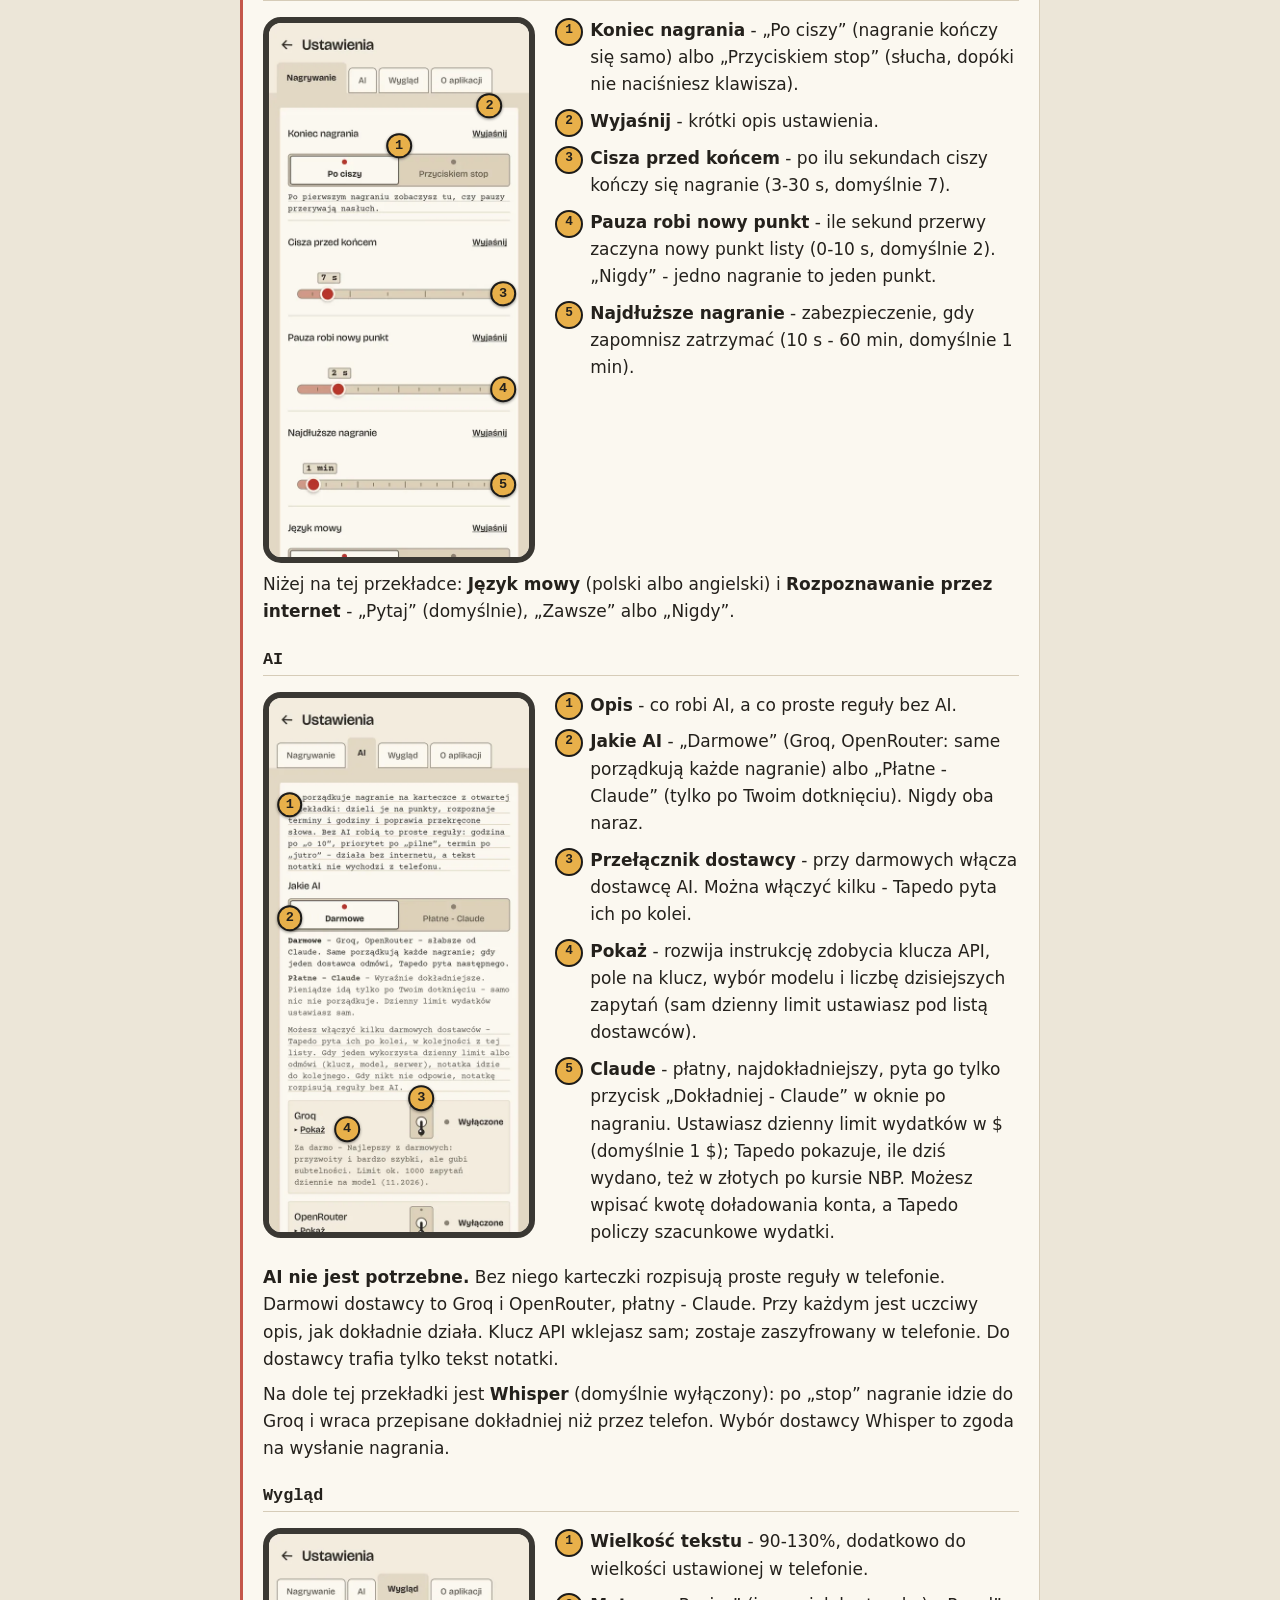
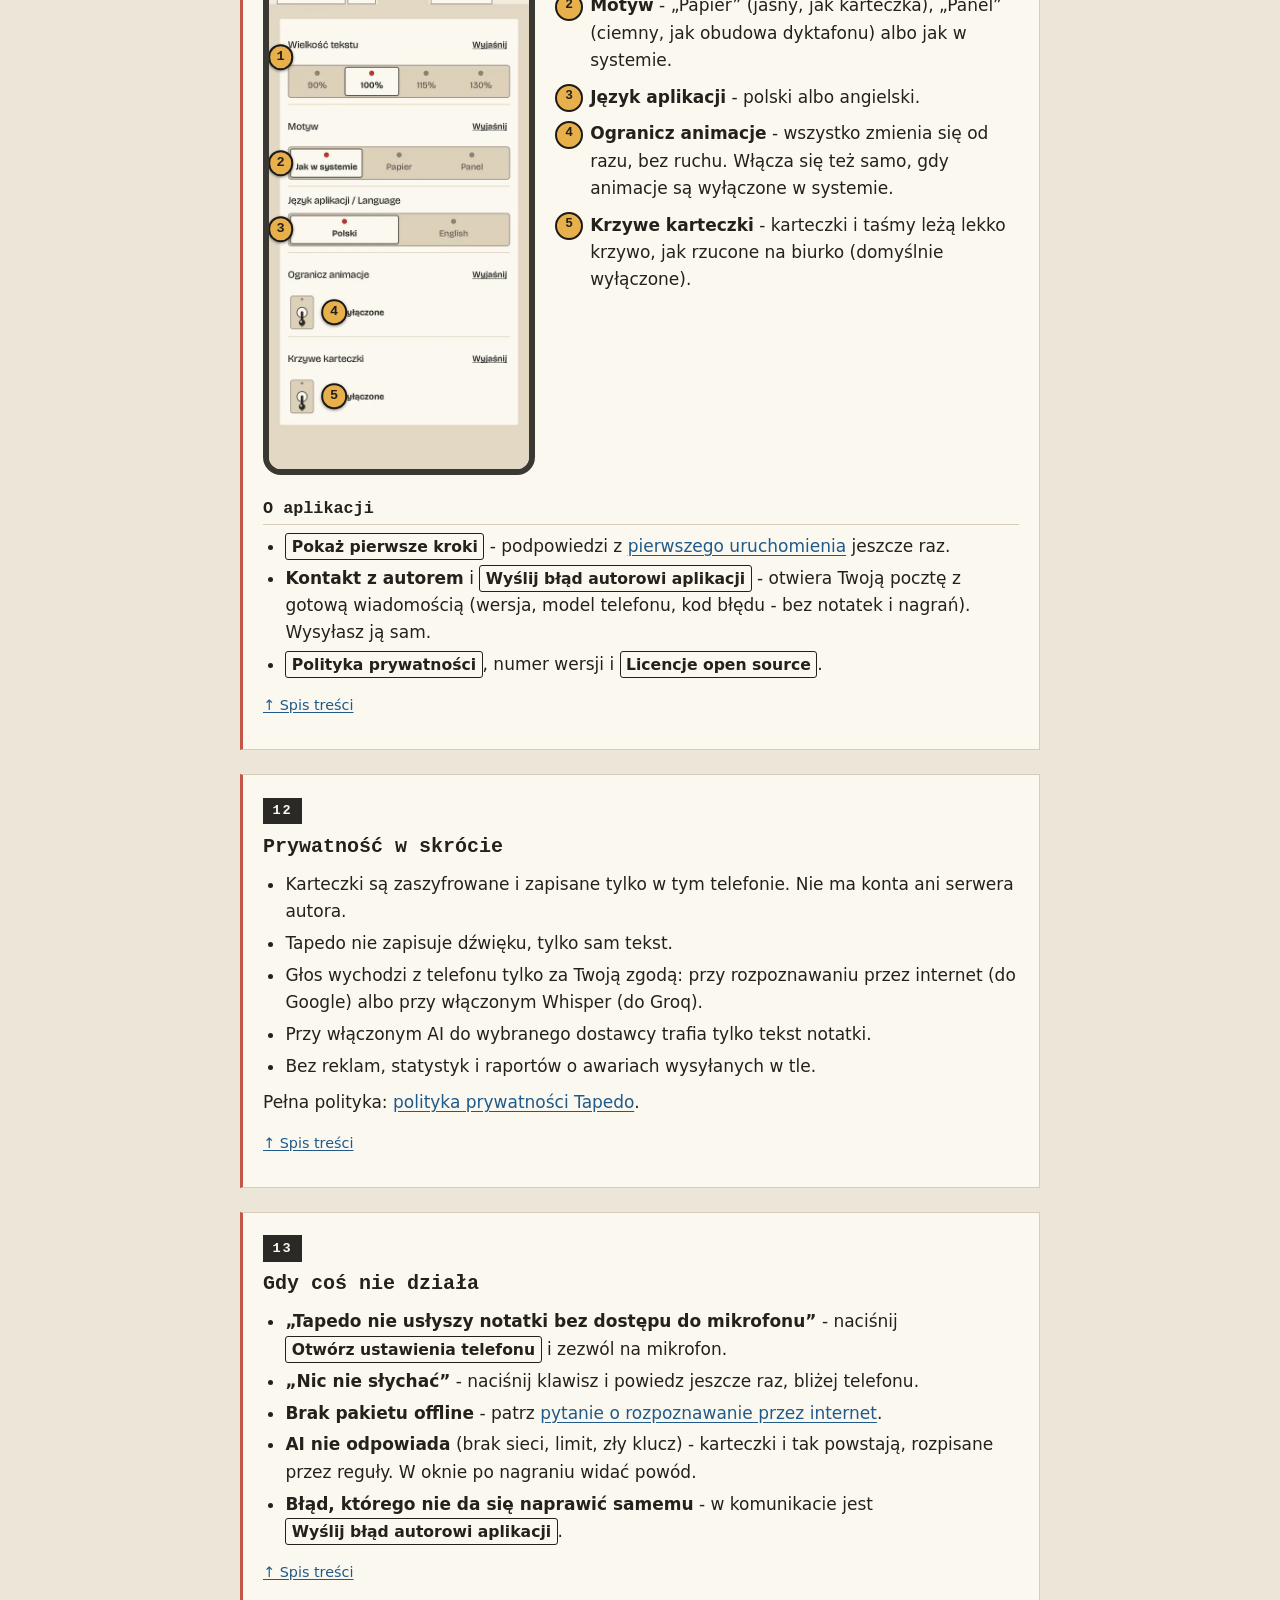
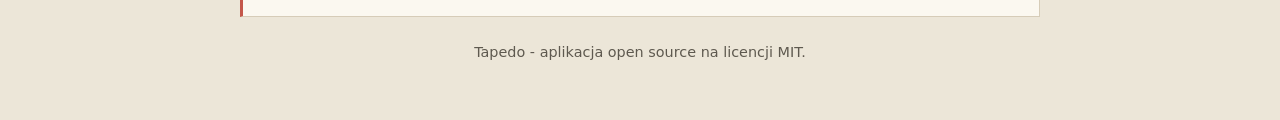
==== commit ecdad486: "feat(karteczki): wyszukiwanie, daty z nazwą miesiąca, grupa „Przyprawy”, wersja 2.3 Poprawki po teśc" ====
--- a/demo/instrukcja/index.html
+++ b/demo/instrukcja/index.html
@@ -164,9 +164,9 @@
 
 <header class="cover">
   <p class="tape">Tapedo · instrukcja</p>
-  <h1>Mów w biegu - Tapedo rozpisze to na karteczki</h1>
+  <h1>Mów w biegu, a Tapedo rozpisze to na karteczki</h1>
   <p>Tapedo to dyktafon na Androida, który z tego, co powiesz, robi osobne karteczki: notatki, listy do odhaczania, zadania z terminem, wydarzenia, pomysły i listy zakupów podzielone na działy sklepu. Działa bez konta i bez internetu, a karteczki zostają tylko w Twoim telefonie.</p>
-  <p class="muted">Zrzuty ekranu pochodzą z wersji 1.9 z wymyślonymi karteczkami. Przy zrzutach są żółte numery - pod nimi lub obok opisane jest, co jest pod każdym numerem.</p>
+  <p class="muted">Zrzuty ekranu pokazują aplikację z wymyślonymi karteczkami. Przy zrzutach są żółte numery, a pod zrzutem lub obok jest opis każdego z nich.</p>
   <h2 id="spis">Spis treści</h2>
   <ol class="toc">
     <li><a href="#pierwsze-kroki">Pierwsze uruchomienie</a></li>
@@ -195,7 +195,7 @@
       <figcaption>Podpowiedź 1 z 5 (motyw „Papier”)</figcaption>
     </figure>
     <figure>
-      <div class="phone"><img src="img/kroki-3-panel.webp" width="540" height="1110" loading="lazy" alt="Trzecia podpowiedź „Pudełko z karteczkami” w ciemnym motywie Panel: pudełko obwiedzione żółtą ramką, karteczka z opisem leży na jego dolnej części."></div>
+      <div class="phone"><img src="img/kroki-3-panel.webp" width="540" height="1110" loading="lazy" alt="Trzecia podpowiedź „Pudełko z karteczkami” w ciemnym motywie Panel: pudełko z trzema zadaniami obwiedzione żółtą ramką, karteczka z opisem leży na jego dolnej części."></div>
       <figcaption>Podpowiedź 3 z 5 (motyw „Panel”)</figcaption>
     </figure>
   </div>
@@ -206,7 +206,7 @@
     <li>Z klawiaturą: strzałka w prawo - dalej, strzałka w lewo - wstecz, Esc - pomiń.</li>
   </ol>
   <p>Podpowiedzi pojawiają się tylko raz. Żeby zobaczyć je znowu, otwórz <b>Ustawienia → O aplikacji</b> i naciśnij <span class="key">Pokaż pierwsze kroki</span>. Przy włączonym „Ogranicz animacje” marker i strzałka pojawiają się od razu, bez rysowania.</p>
-  <p>Przy pierwszym nagraniu Android zapyta o dostęp do mikrofonu - bez niego Tapedo nie usłyszy notatki.</p>
+  <p>Przy pierwszym nagraniu Android zapyta o dostęp do mikrofonu, bo bez niego Tapedo nie usłyszy notatki.</p>
   <p class="back"><a href="#spis">↑ Spis treści</a></p>
 </section>
 
@@ -217,27 +217,27 @@
   <div class="shot">
     <figure>
       <div class="phone">
-        <img src="img/glowny.webp" width="540" height="1110" loading="lazy" alt="Ekran główny: przekładki z liczbą karteczek, otwarta przekładka Zadania z trzema zadaniami, pole wyszukiwania, czerwony klawisz nagrywania.">
-        <span class="pin" style="--x:93%;--y:4%" aria-hidden="true">1</span>
-        <span class="pin" style="--x:50%;--y:10.3%" aria-hidden="true">2</span>
-        <span class="pin" style="--x:85%;--y:16.5%" aria-hidden="true">3</span>
-        <span class="pin" style="--x:18.5%;--y:42.7%" aria-hidden="true">4</span>
-        <span class="pin" style="--x:50%;--y:42.7%" aria-hidden="true">5</span>
-        <span class="pin" style="--x:89%;--y:47%" aria-hidden="true">6</span>
-        <span class="pin" style="--x:93%;--y:39.3%" aria-hidden="true">7</span>
-        <span class="pin" style="--x:12%;--y:77.2%" aria-hidden="true">8</span>
-        <span class="pin" style="--x:50%;--y:88.3%" aria-hidden="true">9</span>
+        <img src="img/glowny.webp" width="540" height="1110" loading="lazy" alt="Ekran główny: przekładki z liczbą karteczek, otwarta przekładka Zadania z trzema zadaniami, lupa wyszukiwania, czerwony klawisz nagrywania z podpisami po bokach.">
+        <span class="pin" style="--x:93%;--y:5.3%" aria-hidden="true">1</span>
+        <span class="pin" style="--x:50%;--y:11.6%" aria-hidden="true">2</span>
+        <span class="pin" style="--x:81.5%;--y:5.3%" aria-hidden="true">3</span>
+        <span class="pin" style="--x:18.5%;--y:20.1%" aria-hidden="true">4</span>
+        <span class="pin" style="--x:60%;--y:20.1%" aria-hidden="true">5</span>
+        <span class="pin" style="--x:89%;--y:24.4%" aria-hidden="true">6</span>
+        <span class="pin" style="--x:93%;--y:16.8%" aria-hidden="true">7</span>
+        <span class="pin" style="--x:10%;--y:93.2%" aria-hidden="true">8</span>
+        <span class="pin" style="--x:50%;--y:87%" aria-hidden="true">9</span>
       </div>
     </figure>
     <ol class="legend">
       <li><b>Ustawienia</b> (pokrętło) - patrz <a href="#ustawienia">Ustawienia</a>.</li>
       <li><b>Przekładki</b> - zakupy, listy, zadania, wydarzenia, notatki, pomysły i „Zrobione”. Liczba obok znaku mówi, ile karteczek leży za przekładką. Dotknij przekładki, żeby ją otworzyć.</li>
-      <li><b>Szukaj w karteczkach</b> - pojawia się, gdy masz już jakieś karteczki.</li>
+      <li><b>Lupa</b> - wysuwa pole „Szukaj w karteczkach” nad karteczkami i chowa je z powrotem.</li>
       <li><b>Kratka zadania</b> - odhacza zadanie od razu, bez otwierania.</li>
       <li><b>Pasek karteczki</b> - dotknij, żeby otworzyć karteczkę. Karteczki tego samego rodzaju są ponumerowane („Zadanie 1”, „Zadanie 2”), pod nazwą jest termin.</li>
       <li><b>×</b> - wyrzuca karteczkę (przez chwilę można to cofnąć).</li>
       <li><b>Taśma w rogu</b> - priorytet karteczki, patrz <a href="#priorytety">Priorytety</a>.</li>
-      <li><b>Nagranie trafi do:</b> - przekładka, na którą trafi następne nagranie, a pod spodem przypomnienie, ile sekund przerwy robi nowy punkt listy.</li>
+      <li><b>Trafi do</b> - przekładka, na którą trafi następne nagranie. Po drugiej stronie klawisza jest krótka podpowiedź, np. ile sekund przerwy robi nowy punkt listy.</li>
       <li><b>Czerwony klawisz</b> - zaczyna i kończy nagrywanie.</li>
     </ol>
   </div>
@@ -248,28 +248,29 @@
   <p class="tape">3</p>
   <h2>Nagrywanie</h2>
   <ol class="steps">
-    <li><b>Otwórz przekładkę</b>, na którą ma trafić karteczka, np. „Zakupy”. Nad klawiszem widać „Nagranie trafi do: Zakupy”.</li>
-    <li><b>Naciśnij czerwony klawisz.</b> Klawisz zapada się jak w magnetofonie, a na środku pojawia się odliczanie „3, 2, 1”. Pomyłka? Dotknij tarczy z cyfrą albo klawisza - nagrywanie się nie zacznie.</li>
+    <li><b>Otwórz przekładkę</b>, na którą ma trafić karteczka, np. „Zakupy”. Obok klawisza widać „Trafi do Zakupy”.</li>
+    <li><b>Naciśnij czerwony klawisz.</b> Klawisz zapada się jak w magnetofonie, a na środku pojawia się odliczanie „3, 2, 1”. Pomyłka? Dotknij tarczy z cyfrą albo klawisza, a nagrywanie się nie zacznie.</li>
     <li><b>Mów, gdy telefon krótko zadrga.</b> Na pasku papieru milimetrowego pisak rysuje poziom głosu, a pod nim pojawiają się rozpoznane słowa. Ekran w tym czasie nie gaśnie.</li>
     <li><b>Przerwa robi nowy punkt.</b> Gdy mówisz listę, zrób przerwę (domyślnie 2 sekundy) między punktami: „chleb … mleko … jajka”. Długość przerwy ustawisz w ustawieniach.</li>
-    <li><b>Koniec.</b> Nagranie kończy się samo po chwili ciszy (domyślnie 7 sekund), po ponownym naciśnięciu klawisza albo po przycisku Wstecz - to, co powiedziałeś, zostaje zapisane. Licznik pod klawiszem pokazuje czas, np. „0:12 / 1:00” - najdłuższe nagranie ustawisz w ustawieniach.</li>
+    <li><b>Koniec.</b> Nagranie kończy się samo po chwili ciszy (domyślnie 7 sekund), po ponownym naciśnięciu klawisza albo po przycisku Wstecz. To, co powiedziałeś, zostaje zapisane. Licznik obok klawisza pokazuje czas, np. „0:12 / 1:00”, a najdłuższe nagranie ustawisz w ustawieniach.</li>
   </ol>
   <h3>Słowa, które Tapedo rozumie bez AI</h3>
   <ul>
     <li><b>„pilne”, „ważne”, „natychmiast”</b> - wysoki priorytet; <b>„kiedyś”, „bez pośpiechu”</b> - niski.</li>
     <li><b>„jutro”, „pojutrze”, „w piątek”</b> - termin zadania.</li>
-    <li><b>„o 16”, „o 10:30”</b> - godzina wydarzenia. Miejsce wydarzenia rozpoznaje AI, a bez AI wpiszesz je w karteczce.</li>
-    <li>Zakupy same dzielą się na działy sklepu: warzywa i owoce, pieczywo, nabiał, napoje i inne.</li>
+    <li><b>„25 listopada”, „25.11”, „za tydzień”</b> - data, w dowolnym miejscu wypowiedzi.</li>
+    <li><b>„o 16”, „o 10:30”, „o dziesiątej”, „w południe”</b> - godzina wydarzenia. Miejsce wydarzenia rozpoznaje AI, a bez AI wpiszesz je w karteczce.</li>
+    <li>Zakupy same dzielą się na działy sklepu, np. warzywa i owoce, pieczywo, nabiał, przyprawy i napoje.</li>
   </ul>
   <h3 id="pakiet">Pytanie o rozpoznawanie przez internet</h3>
   <div class="shot">
     <figure>
       <div class="phone">
         <img src="img/pakiet.webp" width="540" height="1110" loading="lazy" alt="Czerwona ramka z informacją, że telefon nie ma pakietu offline dla tego języka, i przyciskami: Pobierz pakiet językowy, Tym razem przez internet, Zawsze przez internet, Zamknij.">
-        <span class="pin" style="--x:11%;--y:41.1%" aria-hidden="true">1</span>
-        <span class="pin" style="--x:11%;--y:47.9%" aria-hidden="true">2</span>
-        <span class="pin" style="--x:11%;--y:54.8%" aria-hidden="true">3</span>
-        <span class="pin" style="--x:31%;--y:61.6%" aria-hidden="true">4</span>
+        <span class="pin" style="--x:11%;--y:35.4%" aria-hidden="true">1</span>
+        <span class="pin" style="--x:11%;--y:42.2%" aria-hidden="true">2</span>
+        <span class="pin" style="--x:11%;--y:49.1%" aria-hidden="true">3</span>
+        <span class="pin" style="--x:31%;--y:55.9%" aria-hidden="true">4</span>
       </div>
     </figure>
     <div>
@@ -288,24 +289,24 @@
 <section id="po-nagraniu">
   <p class="tape">4</p>
   <h2>Okno po nagraniu</h2>
-  <p>Po nagraniu karteczki są <b>już zapisane</b>. Okno pokazuje, co z nagrania wyszło - możesz to poprawić, nagrać więcej albo wyrzucić.</p>
+  <p>Po nagraniu karteczki są <b>już zapisane</b>. Okno pokazuje, co z nagrania wyszło. Możesz to poprawić, nagrać więcej albo wyrzucić.</p>
   <div class="shot">
     <figure>
       <div class="phone">
         <img src="img/po-nagraniu.webp" width="540" height="1110" loading="lazy" alt="Okno po nagraniu: tekst „chleb, mleko, jajka, pomidory, kawa ziarnista”, karteczka zakupów podzielona na działy sklepu z kratkami, przyciski Usuń tę karteczkę, Nagraj dalej, Usuń i Gotowe.">
-        <span class="pin" style="--x:38%;--y:4.1%" aria-hidden="true">1</span>
-        <span class="pin" style="--x:50%;--y:44%" aria-hidden="true">2</span>
-        <span class="pin" style="--x:46%;--y:68.2%" aria-hidden="true">3</span>
-        <span class="pin" style="--x:73%;--y:88.4%" aria-hidden="true">4</span>
-        <span class="pin" style="--x:11.7%;--y:89.5%" aria-hidden="true">5</span>
-        <span class="pin" style="--x:83%;--y:95.5%" aria-hidden="true">6</span>
+        <span class="pin" style="--x:38%;--y:5.4%" aria-hidden="true">1</span>
+        <span class="pin" style="--x:50%;--y:43%" aria-hidden="true">2</span>
+        <span class="pin" style="--x:46%;--y:67%" aria-hidden="true">3</span>
+        <span class="pin" style="--x:73%;--y:89.7%" aria-hidden="true">4</span>
+        <span class="pin" style="--x:11.7%;--y:94.5%" aria-hidden="true">5</span>
+        <span class="pin" style="--x:83%;--y:96.9%" aria-hidden="true">6</span>
       </div>
     </figure>
     <ol class="legend">
       <li><b>Usłyszane</b> - tekst rozpoznany z nagrania.</li>
       <li><b>Karteczki</b> - jedno nagranie może dać kilka karteczek (np. zadanie i listę zakupów). Dotknij karteczki, żeby ją zmienić.</li>
       <li><b>Usuń tę karteczkę</b> - wyrzuca tylko tę jedną karteczkę.</li>
-      <li><b>Nagraj dalej</b> - dopowiedz resztę; nowe słowa dołączą do tego nagrania.</li>
+      <li><b>Nagraj dalej</b> - dopowiedz resztę, a nowe słowa dołączą do tego nagrania.</li>
       <li><b>Usuń</b> - wyrzuca wszystkie karteczki z tego nagrania (po pytaniu „Na pewno usunąć?”).</li>
       <li><b>Gotowe</b> - wraca do pudełka. Przycisk Wstecz robi to samo.</li>
     </ol>
@@ -321,18 +322,18 @@
   <div class="shot">
     <figure>
       <div class="phone">
-        <img src="img/karteczka.webp" width="540" height="1110" loading="lazy" alt="Otwarta karteczka „Zadanie 1”: tytuł, treść, termin jutro z przyciskiem Usuń termin, kratka Zrobione, przycisk Dopisz głosem, wybór typu i priorytetu, przyciski Udostępnij i Usuń karteczkę.">
-        <span class="pin" style="--x:7%;--y:8.5%" aria-hidden="true">1</span>
-        <span class="pin" style="--x:90%;--y:15.5%" aria-hidden="true">2</span>
-        <span class="pin" style="--x:21%;--y:16.6%" aria-hidden="true">3</span>
-        <span class="pin" style="--x:22%;--y:25%" aria-hidden="true">4</span>
-        <span class="pin" style="--x:62%;--y:40.3%" aria-hidden="true">5</span>
-        <span class="pin" style="--x:40%;--y:47.9%" aria-hidden="true">6</span>
-        <span class="pin" style="--x:80%;--y:59.8%" aria-hidden="true">7</span>
-        <span class="pin" style="--x:20%;--y:67.2%" aria-hidden="true">8</span>
-        <span class="pin" style="--x:34%;--y:79.3%" aria-hidden="true">9</span>
-        <span class="pin" style="--x:9%;--y:93.1%" aria-hidden="true">10</span>
-        <span class="pin" style="--x:56%;--y:93.1%" aria-hidden="true">11</span>
+        <img src="img/karteczka.webp" width="540" height="1135" loading="lazy" alt="Otwarta karteczka „Zadanie 1”: tytuł, treść, termin jutro z przyciskiem Usuń termin, kratka Zrobione, przycisk Dopisz głosem, wybór typu i priorytetu, przyciski Udostępnij i Usuń karteczkę.">
+        <span class="pin" style="--x:7%;--y:5.3%" aria-hidden="true">1</span>
+        <span class="pin" style="--x:90%;--y:11.2%" aria-hidden="true">2</span>
+        <span class="pin" style="--x:21%;--y:17%" aria-hidden="true">3</span>
+        <span class="pin" style="--x:22%;--y:24.4%" aria-hidden="true">4</span>
+        <span class="pin" style="--x:62%;--y:38.4%" aria-hidden="true">5</span>
+        <span class="pin" style="--x:40%;--y:46%" aria-hidden="true">6</span>
+        <span class="pin" style="--x:60%;--y:57.5%" aria-hidden="true">7</span>
+        <span class="pin" style="--x:20%;--y:73.8%" aria-hidden="true">8</span>
+        <span class="pin" style="--x:34%;--y:87.5%" aria-hidden="true">9</span>
+        <span class="pin" style="--x:9%;--y:96%" aria-hidden="true">10</span>
+        <span class="pin" style="--x:56%;--y:96%" aria-hidden="true">11</span>
       </div>
     </figure>
     <ol class="legend">
@@ -358,12 +359,12 @@
   <div class="shot">
     <figure>
       <div class="phone">
-        <img src="img/zakupy.webp" width="540" height="1110" loading="lazy" alt="Lista zakupów: działy Warzywa i owoce, Pieczywo, Nabiał, Napoje, kratki przy punktach, odhaczony chleb, krzyżyki do usuwania punktów, przyciski Dodaj punkt i Dopisz głosem.">
-        <span class="pin" style="--x:46%;--y:27.3%" aria-hidden="true">1</span>
-        <span class="pin" style="--x:10%;--y:39.8%" aria-hidden="true">2</span>
-        <span class="pin" style="--x:90%;--y:39.8%" aria-hidden="true">3</span>
-        <span class="pin" style="--x:30.6%;--y:74%" aria-hidden="true">4</span>
-        <span class="pin" style="--x:67.9%;--y:74%" aria-hidden="true">5</span>
+        <img src="img/zakupy.webp" width="540" height="1110" loading="lazy" alt="Lista zakupów: działy Warzywa i owoce, Pieczywo, Nabiał, Przyprawy, Napoje, kratki przy punktach, odhaczony chleb, krzyżyki do usuwania punktów, przyciski Dodaj punkt i Dopisz głosem.">
+        <span class="pin" style="--x:46%;--y:25.9%" aria-hidden="true">1</span>
+        <span class="pin" style="--x:10%;--y:38%" aria-hidden="true">2</span>
+        <span class="pin" style="--x:90%;--y:38%" aria-hidden="true">3</span>
+        <span class="pin" style="--x:30.6%;--y:77.1%" aria-hidden="true">4</span>
+        <span class="pin" style="--x:67.9%;--y:77.1%" aria-hidden="true">5</span>
       </div>
     </figure>
     <ol class="legend">
@@ -395,11 +396,11 @@
   <div class="shot">
     <figure>
       <div class="phone">
-        <img src="img/cofnij.webp" width="540" height="1110" loading="lazy" alt="Ciemny pasek na dole pudełka: Usunięto „Kod do furtki u Kowalskich to gwiazdka”, przycisk Cofnij, kółko z krzyżykiem i cienka linia odmierzająca czas.">
-        <span class="pin" style="--x:30%;--y:62.5%" aria-hidden="true">1</span>
-        <span class="pin" style="--x:82.6%;--y:62.5%" aria-hidden="true">2</span>
-        <span class="pin" style="--x:94.6%;--y:60%" aria-hidden="true">3</span>
-        <span class="pin" style="--x:50%;--y:73.5%" aria-hidden="true">4</span>
+        <img src="img/cofnij.webp" width="540" height="1110" loading="lazy" alt="Ciemny pasek na dole pudełka: Usunięto „Kod do furtki u Kowalskich to gwiazdka 1234”, przycisk Cofnij, kółko z krzyżykiem i cienka linia odmierzająca czas.">
+        <span class="pin" style="--x:35%;--y:80.6%" aria-hidden="true">1</span>
+        <span class="pin" style="--x:82%;--y:80.5%" aria-hidden="true">2</span>
+        <span class="pin" style="--x:94.4%;--y:76.8%" aria-hidden="true">3</span>
+        <span class="pin" style="--x:50%;--y:83.9%" aria-hidden="true">4</span>
       </div>
     </figure>
     <ol class="legend">
@@ -436,9 +437,9 @@
   <p class="tape">10</p>
   <h2>Szukanie</h2>
   <ol class="steps">
-    <li>Otwórz przekładkę, na której chcesz szukać - szukanie działa w otwartej przekładce.</li>
-    <li>Dotknij pola <b>Szukaj w karteczkach</b> i wpisz kawałek słowa. Lista zawęża się od razu; w tym czasie klawisz nagrywania chowa się, żeby było miejsce na wyniki.</li>
-    <li><b>×</b> w polu albo przycisk Wstecz czyści szukanie.</li>
+    <li>Otwórz przekładkę, na której chcesz szukać, bo szukanie działa w otwartej przekładce.</li>
+    <li>Dotknij <b>lupy</b> obok pokrętła ustawień. Wysunie się pole <b>Szukaj w karteczkach</b>, wpisz w nim kawałek słowa. Lista zawęża się od razu, a klawisz nagrywania chowa się na czas pisania, żeby było miejsce na wyniki.</li>
+    <li><b>×</b> w polu czyści wpisane słowa. Ponowne dotknięcie lupy albo przycisk Wstecz chowa pole i kończy szukanie.</li>
   </ol>
   <p class="back"><a href="#spis">↑ Spis treści</a></p>
 </section>
@@ -446,7 +447,7 @@
 <section id="ustawienia">
   <p class="tape">11</p>
   <h2>Ustawienia</h2>
-  <p>Pokrętło w prawym górnym rogu ekranu głównego otwiera ustawienia. Są podzielone na cztery przekładki. Przy większości ustawień jest <b>Wyjaśnij</b> - rozwija krótki opis.</p>
+  <p>Pokrętło w prawym górnym rogu ekranu głównego otwiera ustawienia. Są podzielone na cztery przekładki. Przy większości ustawień jest <b>Wyjaśnij</b>, które rozwija krótki opis.</p>
 
   <h3>Nagrywanie</h3>
   <div class="shot">
@@ -527,7 +528,7 @@
   <h2>Prywatność w skrócie</h2>
   <ul>
     <li>Karteczki są zaszyfrowane i zapisane tylko w tym telefonie. Nie ma konta ani serwera autora.</li>
-    <li>Tapedo nie zapisuje dźwięku - zostaje sam tekst.</li>
+    <li>Tapedo nie zapisuje dźwięku, tylko sam tekst.</li>
     <li>Głos wychodzi z telefonu tylko za Twoją zgodą: przy rozpoznawaniu przez internet (do Google) albo przy włączonym Whisper (do Groq).</li>
     <li>Przy włączonym AI do wybranego dostawcy trafia tylko tekst notatki.</li>
     <li>Bez reklam, statystyk i raportów o awariach wysyłanych w tle.</li>
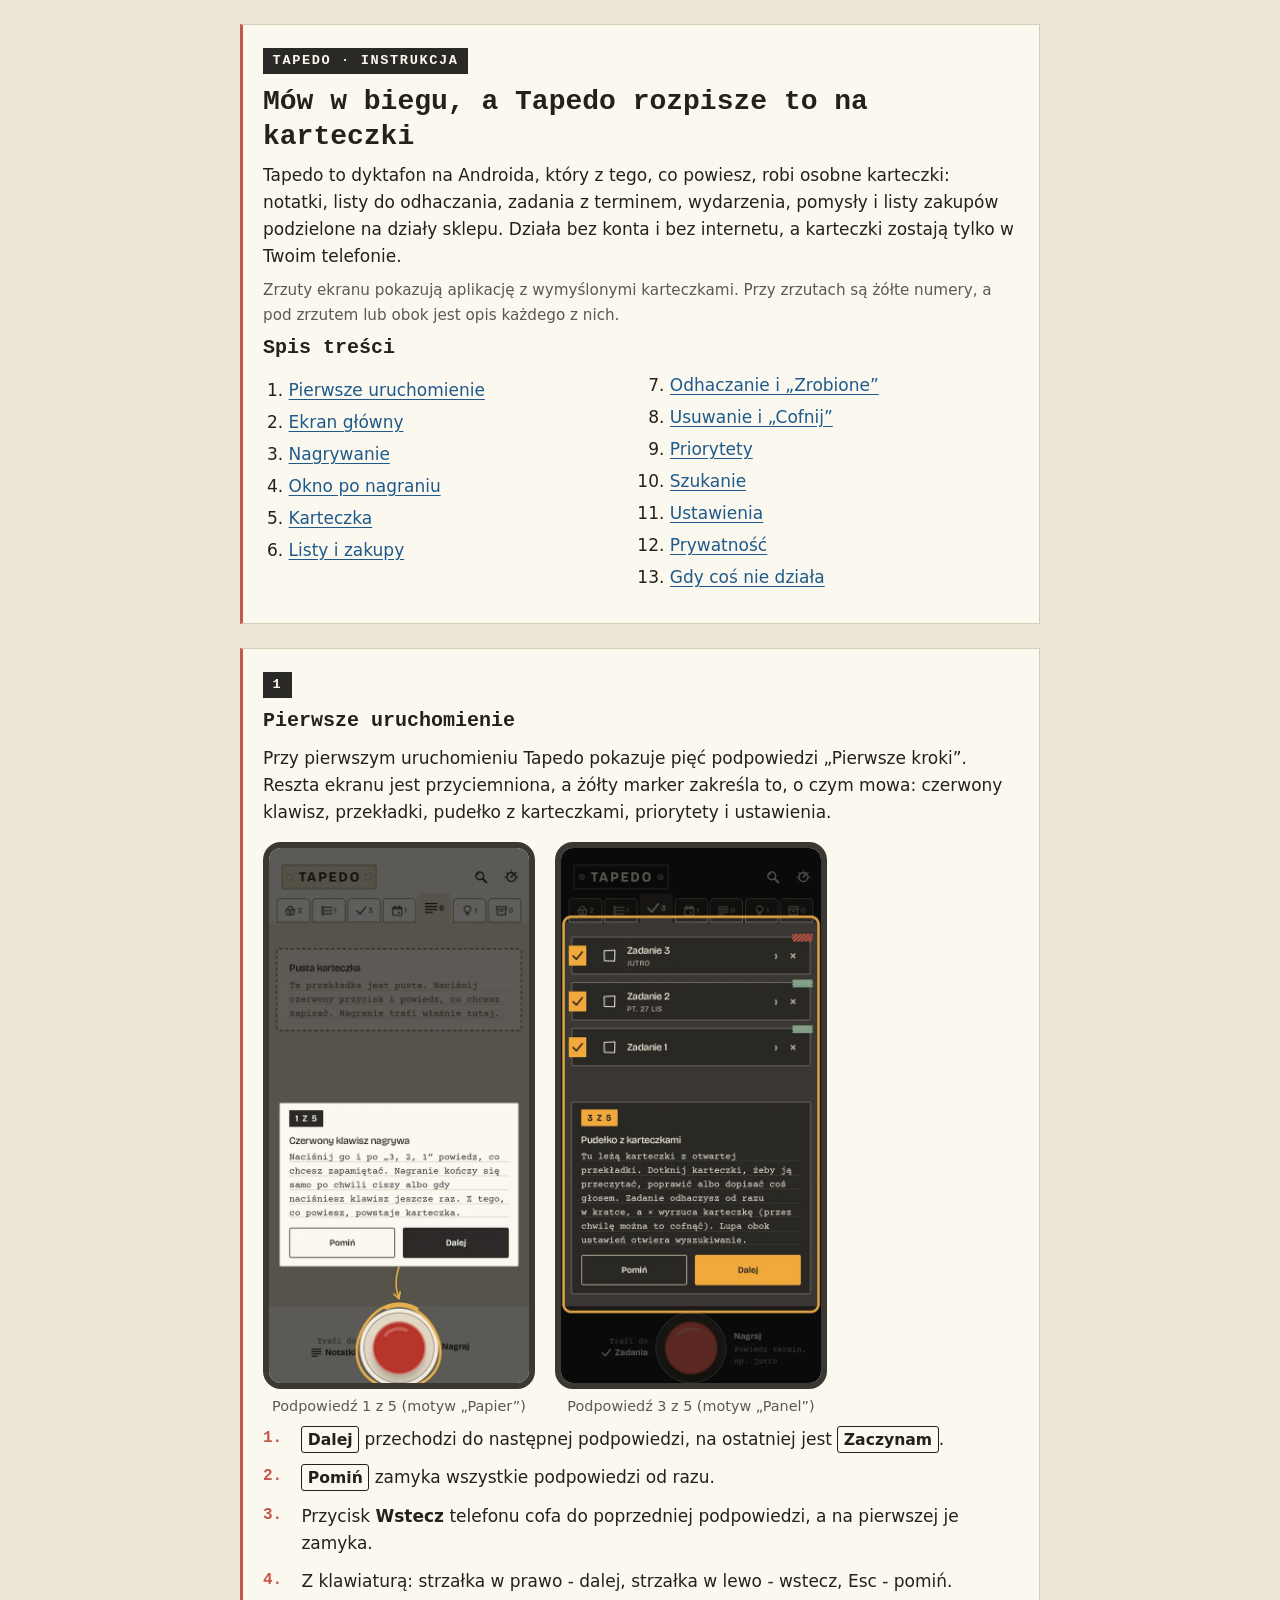
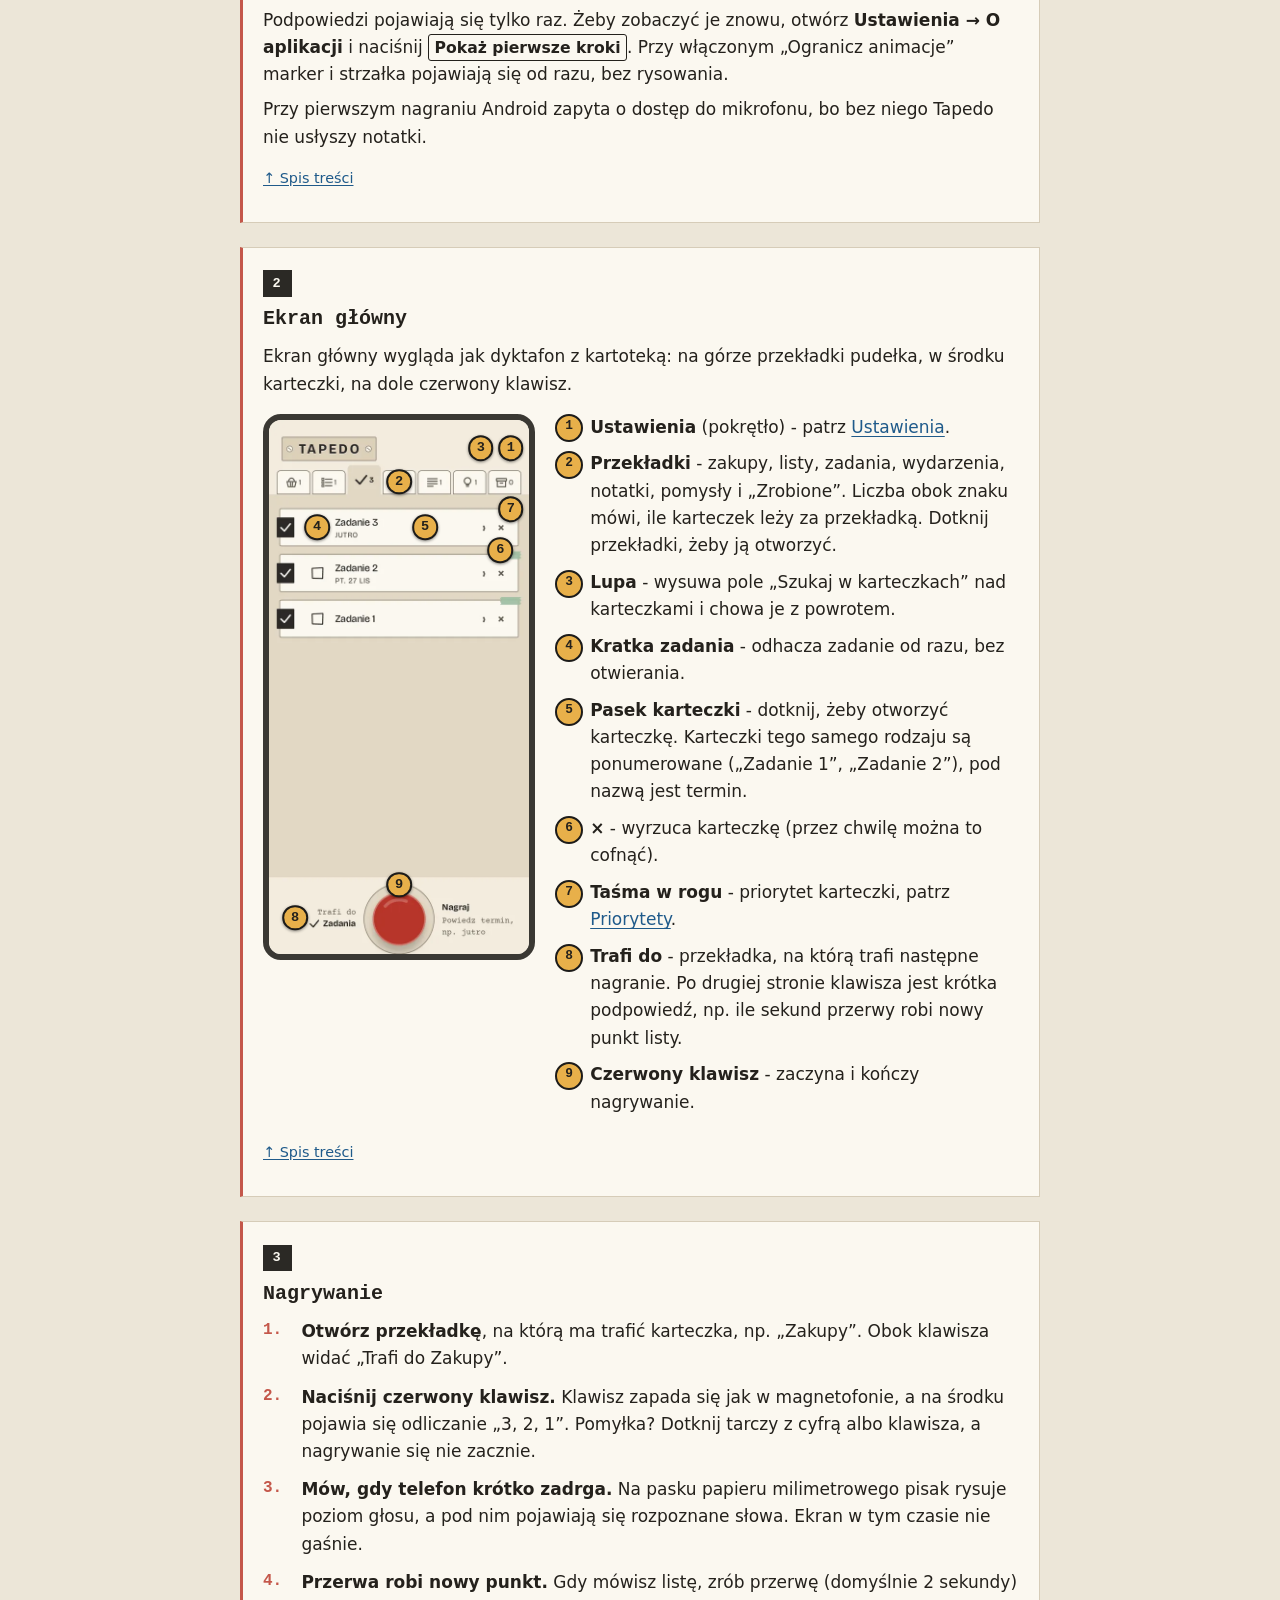
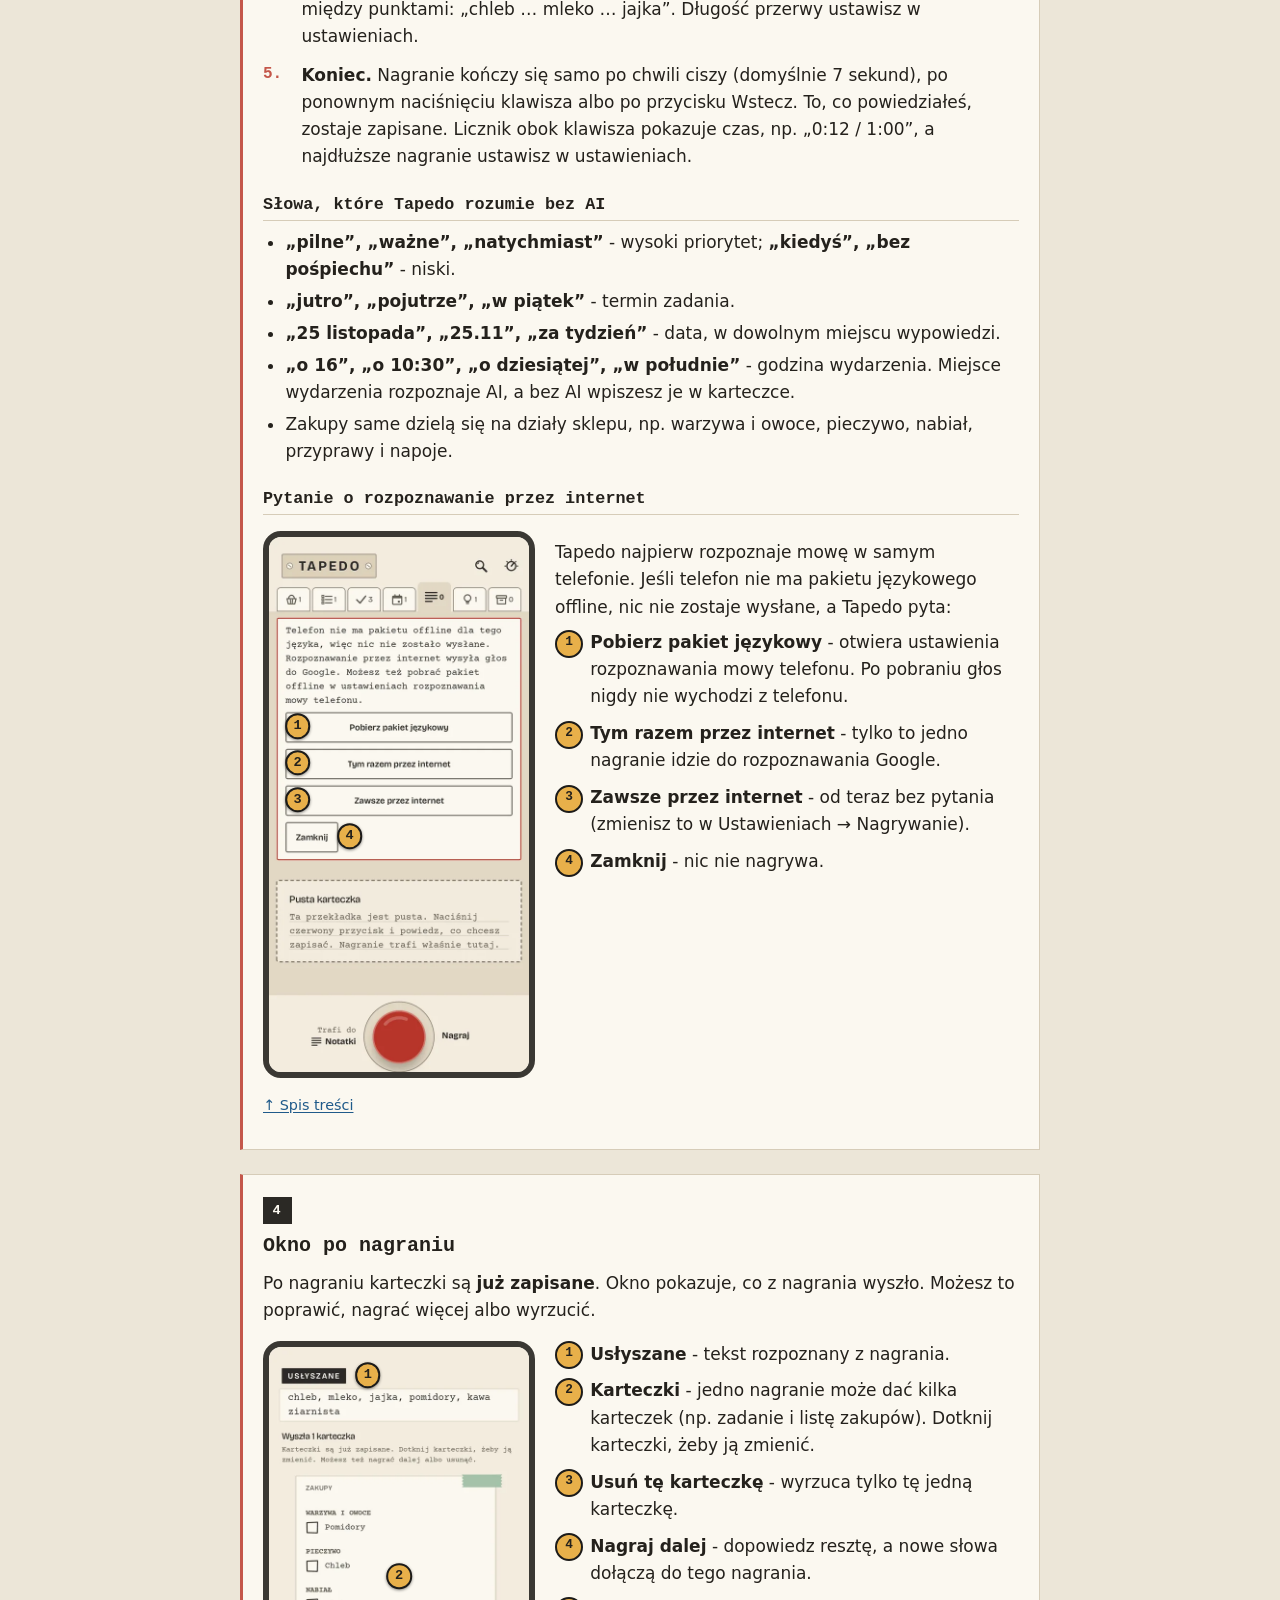
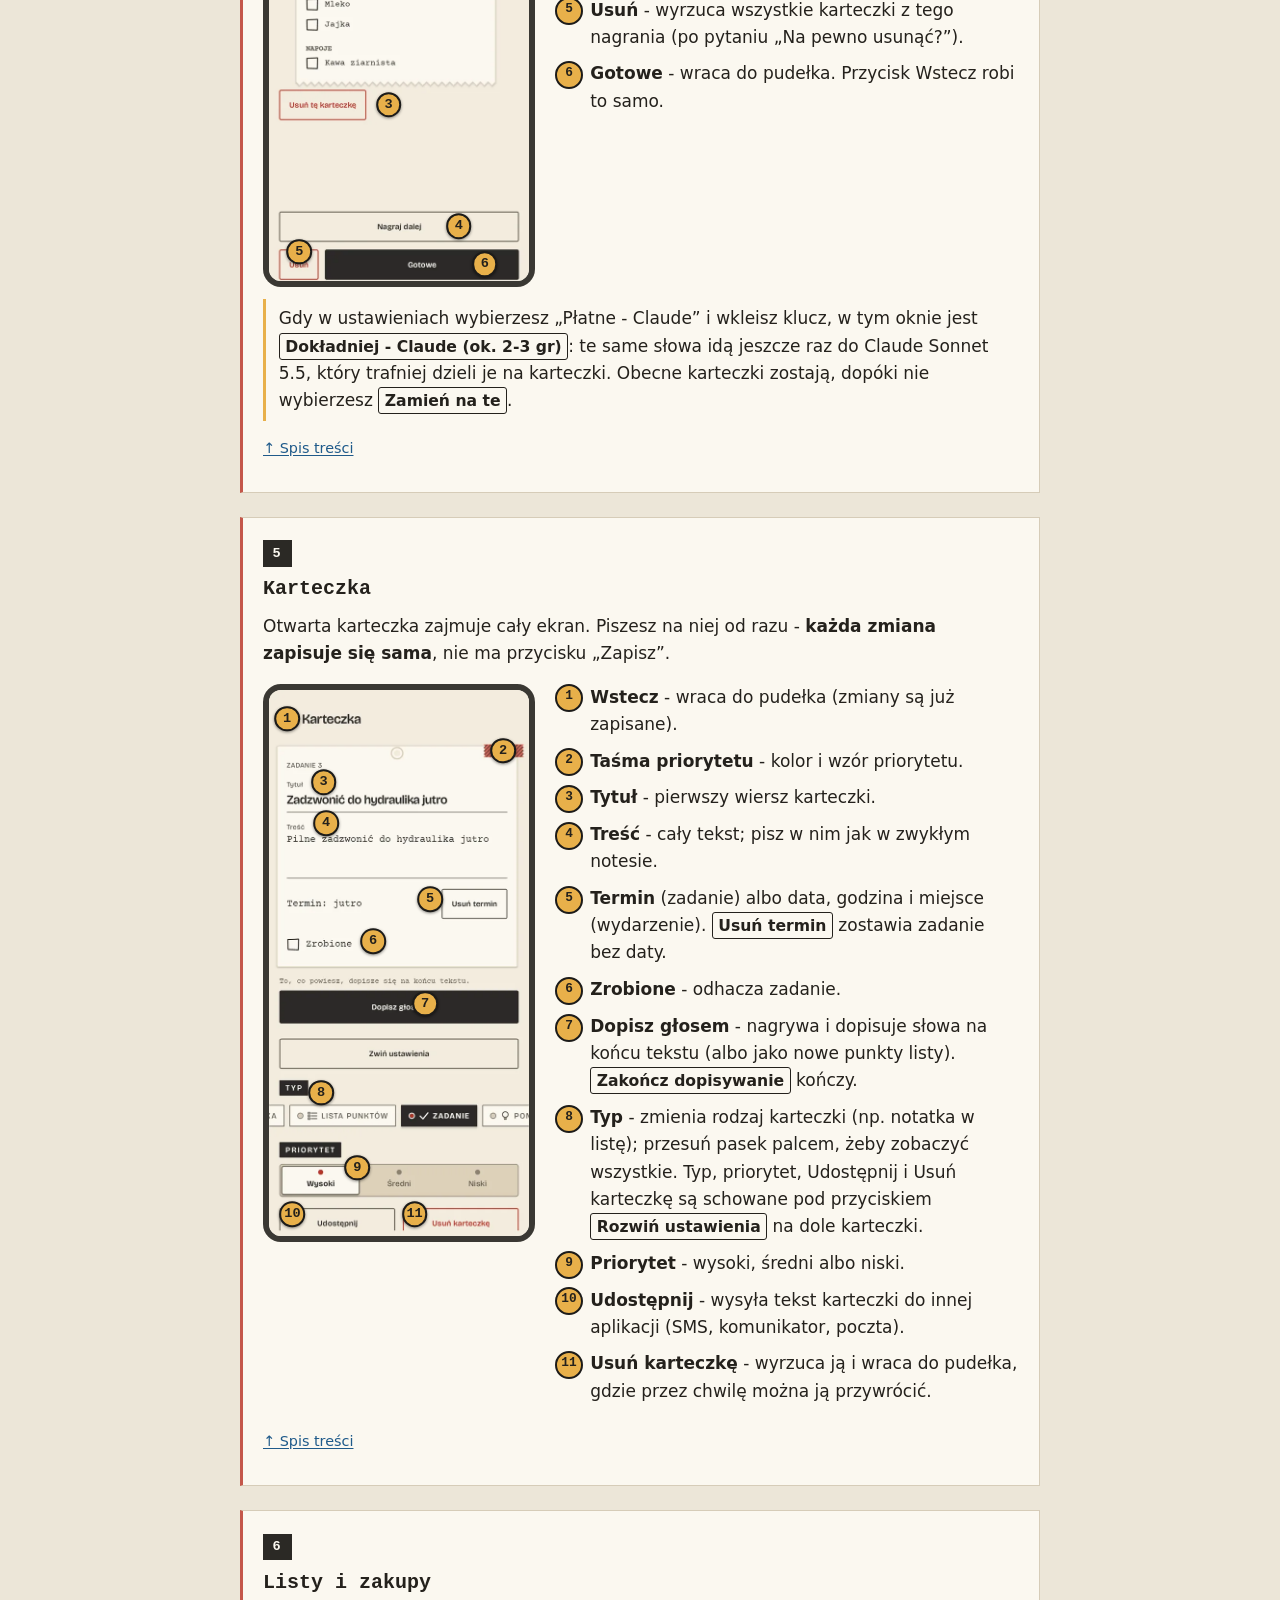
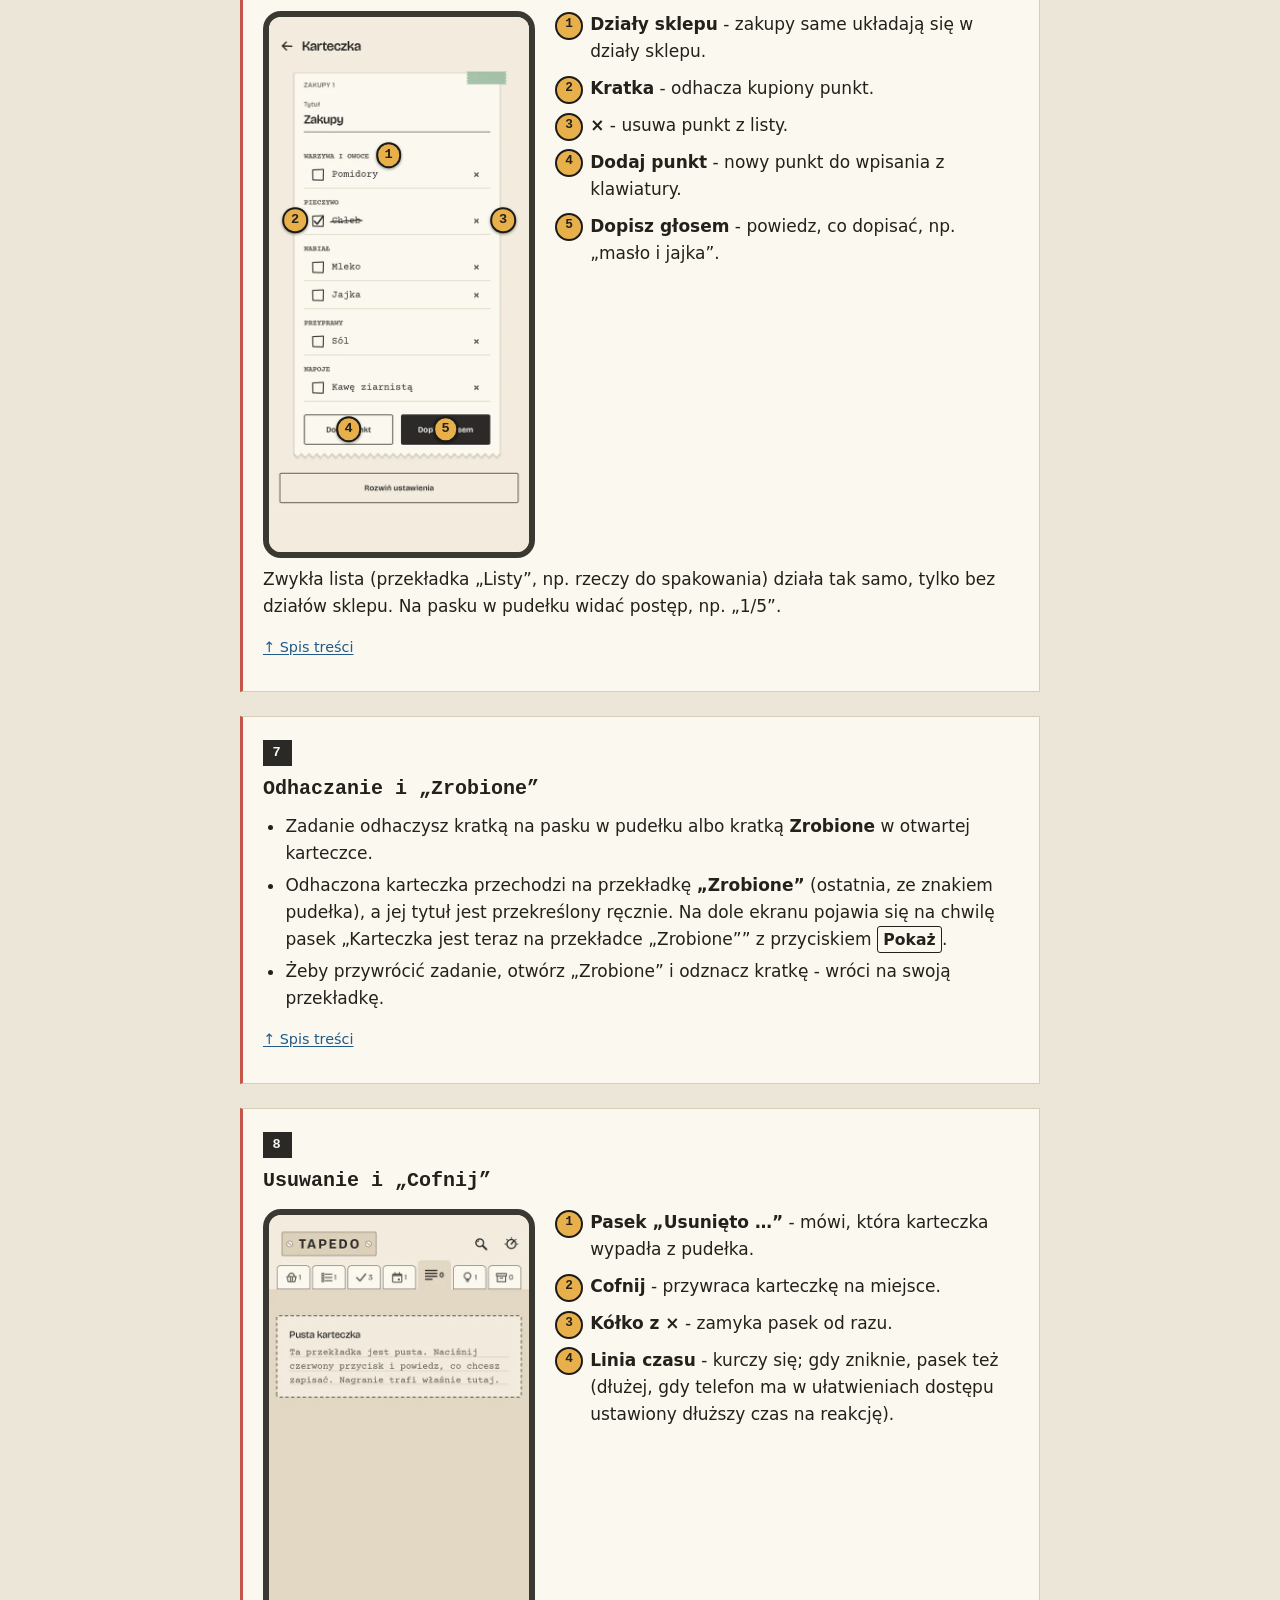
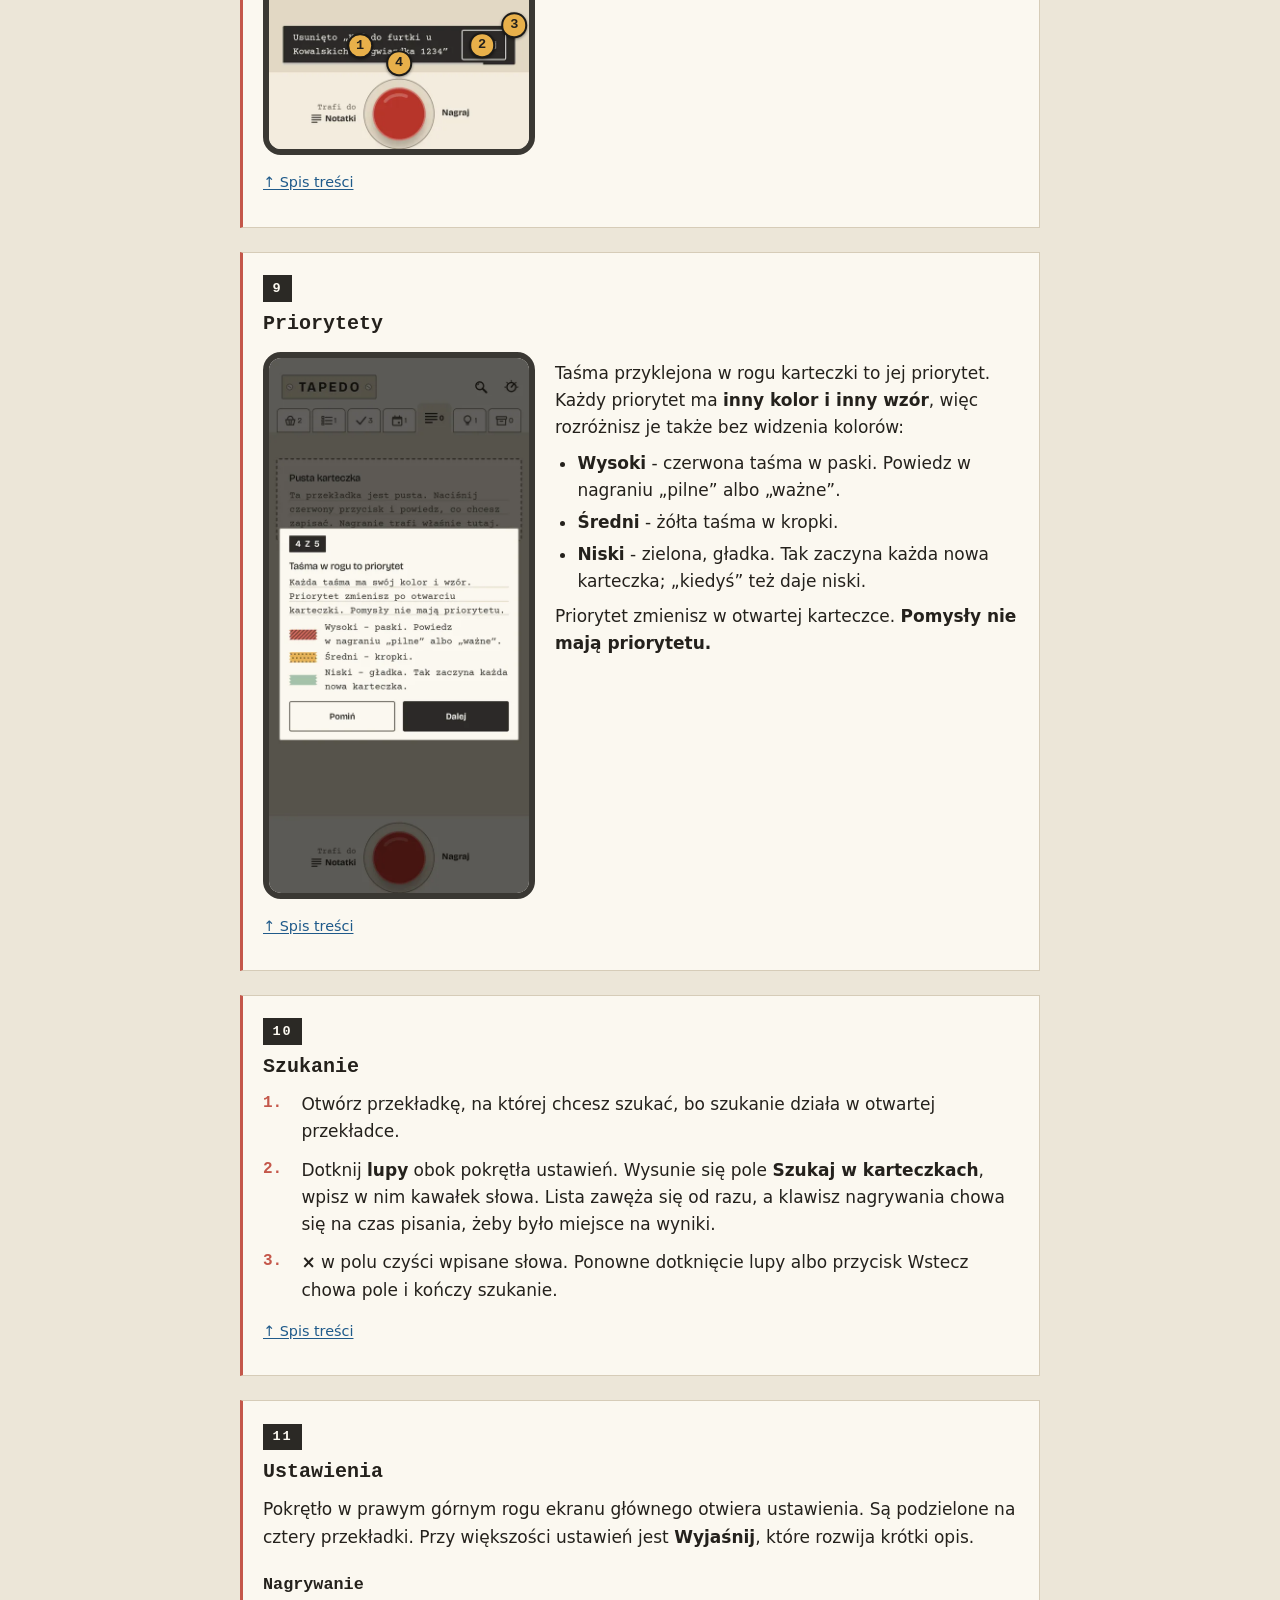
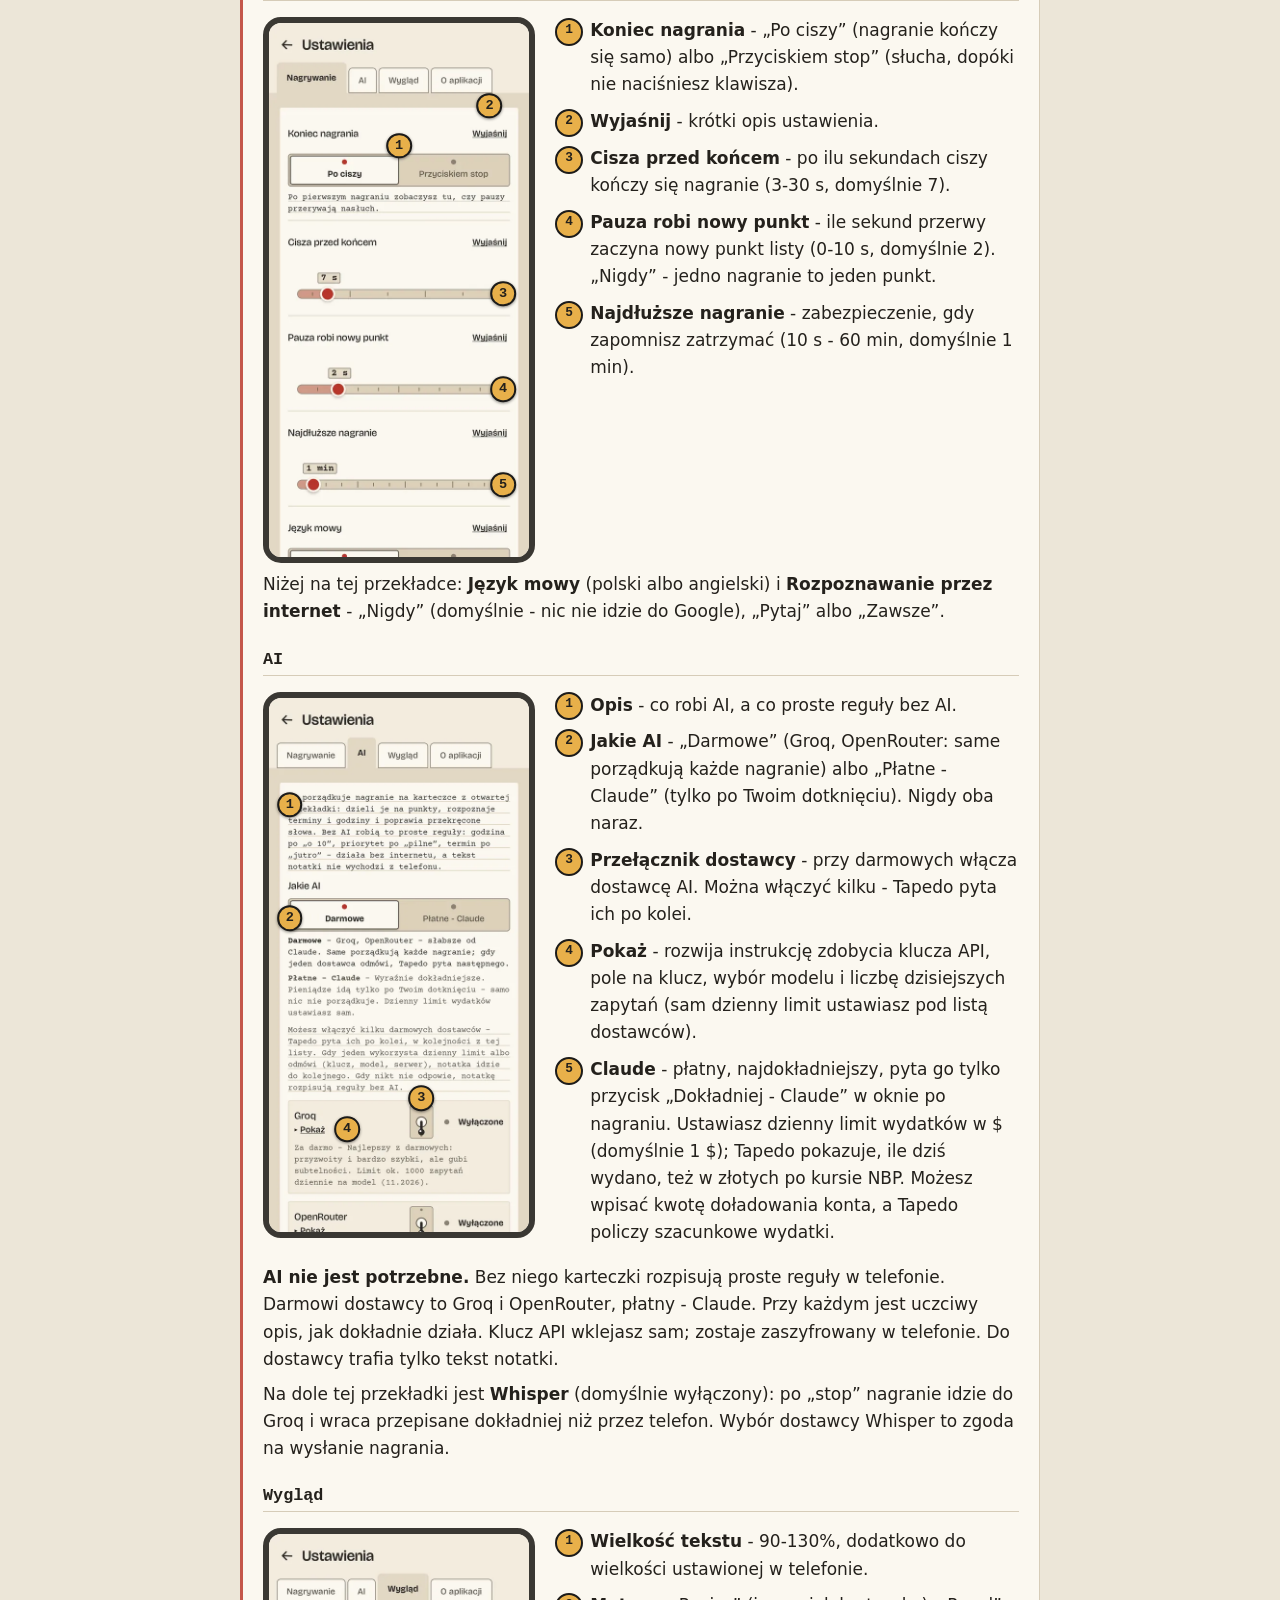
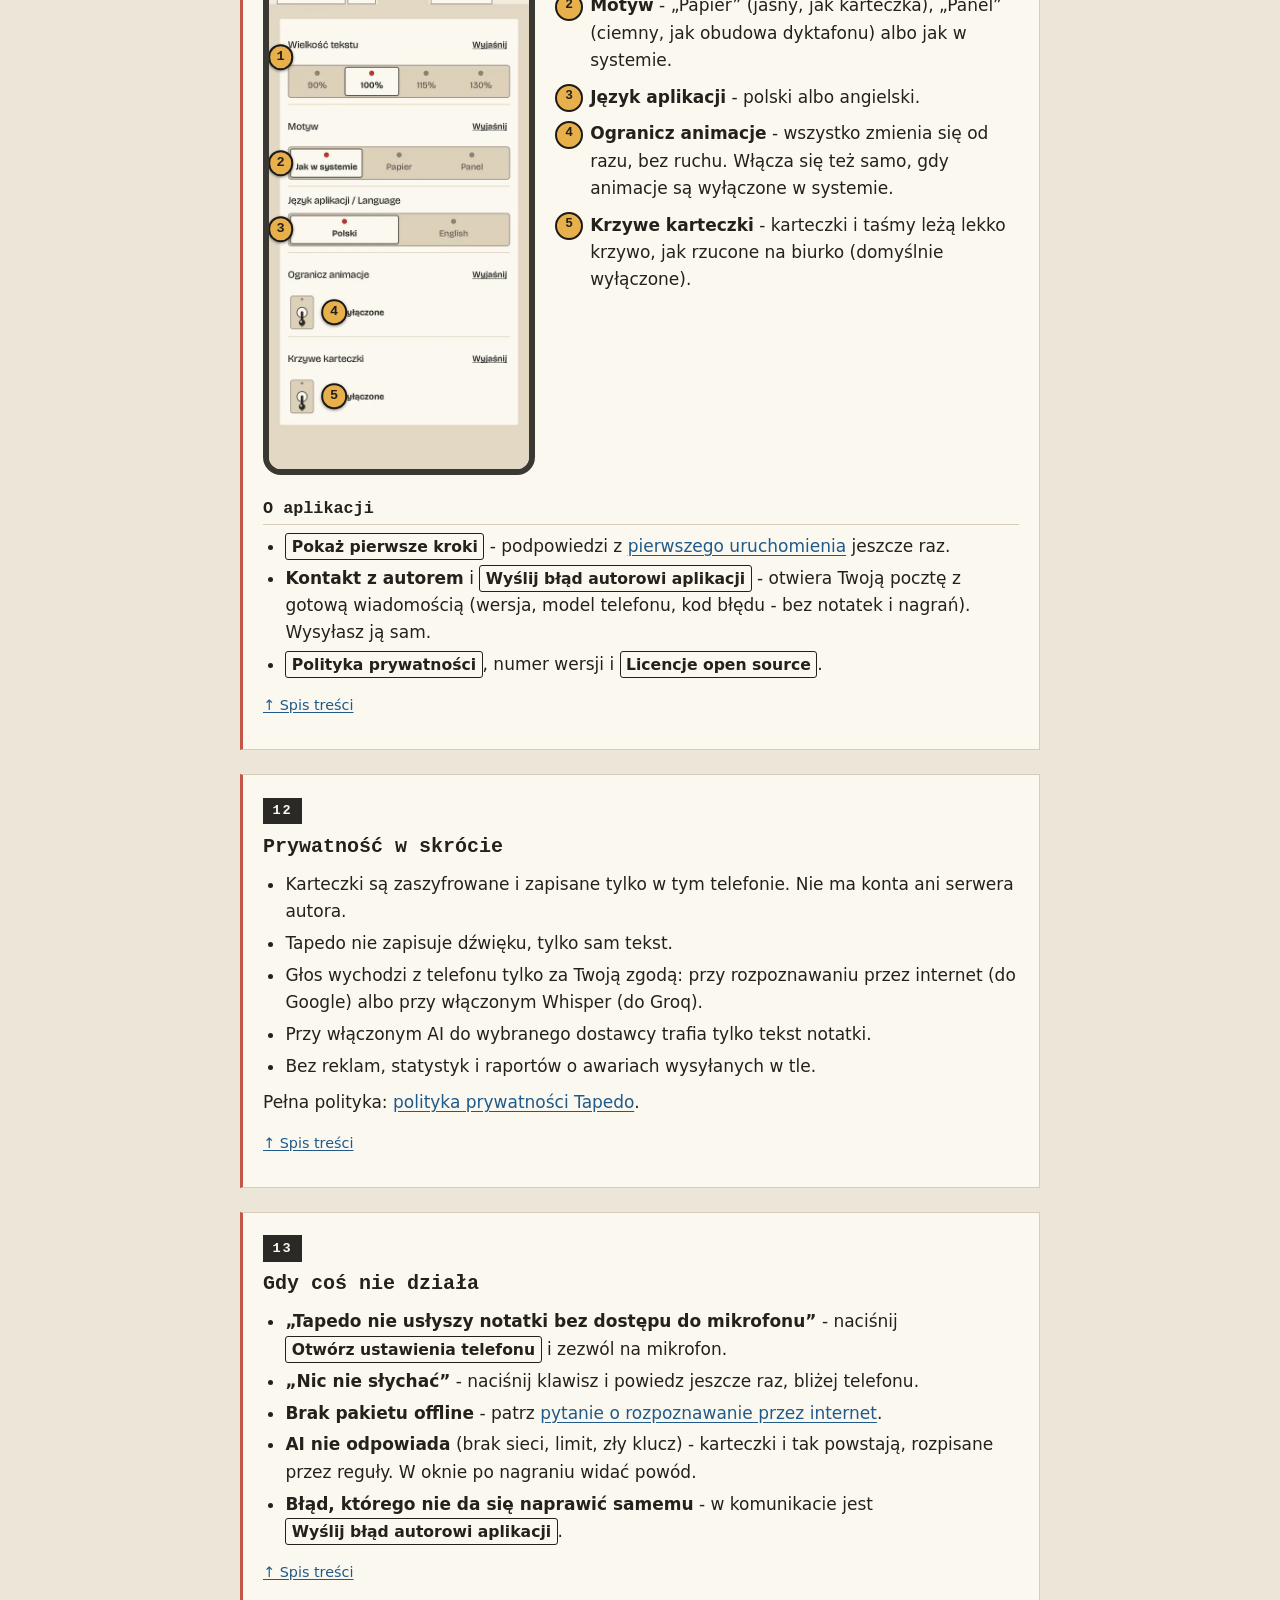
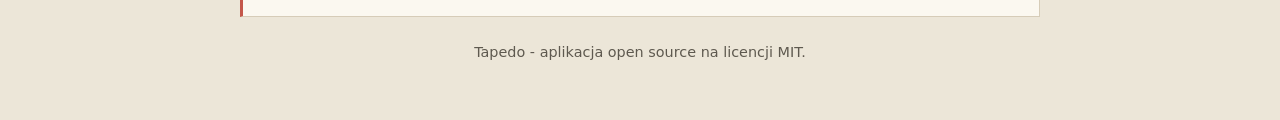
==== commit 0b0231d3: "feat(karteczka): podgląd z udostępnianiem jako obrazek, klawiatura w Ustawieniach, wersja 2.6 - Ikon" ====
--- a/demo/instrukcja/index.html
+++ b/demo/instrukcja/index.html
@@ -469,7 +469,7 @@
       <li><b>Najdłuższe nagranie</b> - zabezpieczenie, gdy zapomnisz zatrzymać (10 s - 60 min, domyślnie 1 min).</li>
     </ol>
   </div>
-  <p>Niżej na tej przekładce: <b>Język mowy</b> (polski albo angielski) i <b>Rozpoznawanie przez internet</b> - „Pytaj” (domyślnie), „Zawsze” albo „Nigdy”.</p>
+  <p>Niżej na tej przekładce: <b>Język mowy</b> (polski albo angielski) i <b>Rozpoznawanie przez internet</b> - „Nigdy” (domyślnie - nic nie idzie do Google), „Pytaj” albo „Zawsze”.</p>
 
   <h3>AI</h3>
   <div class="shot">
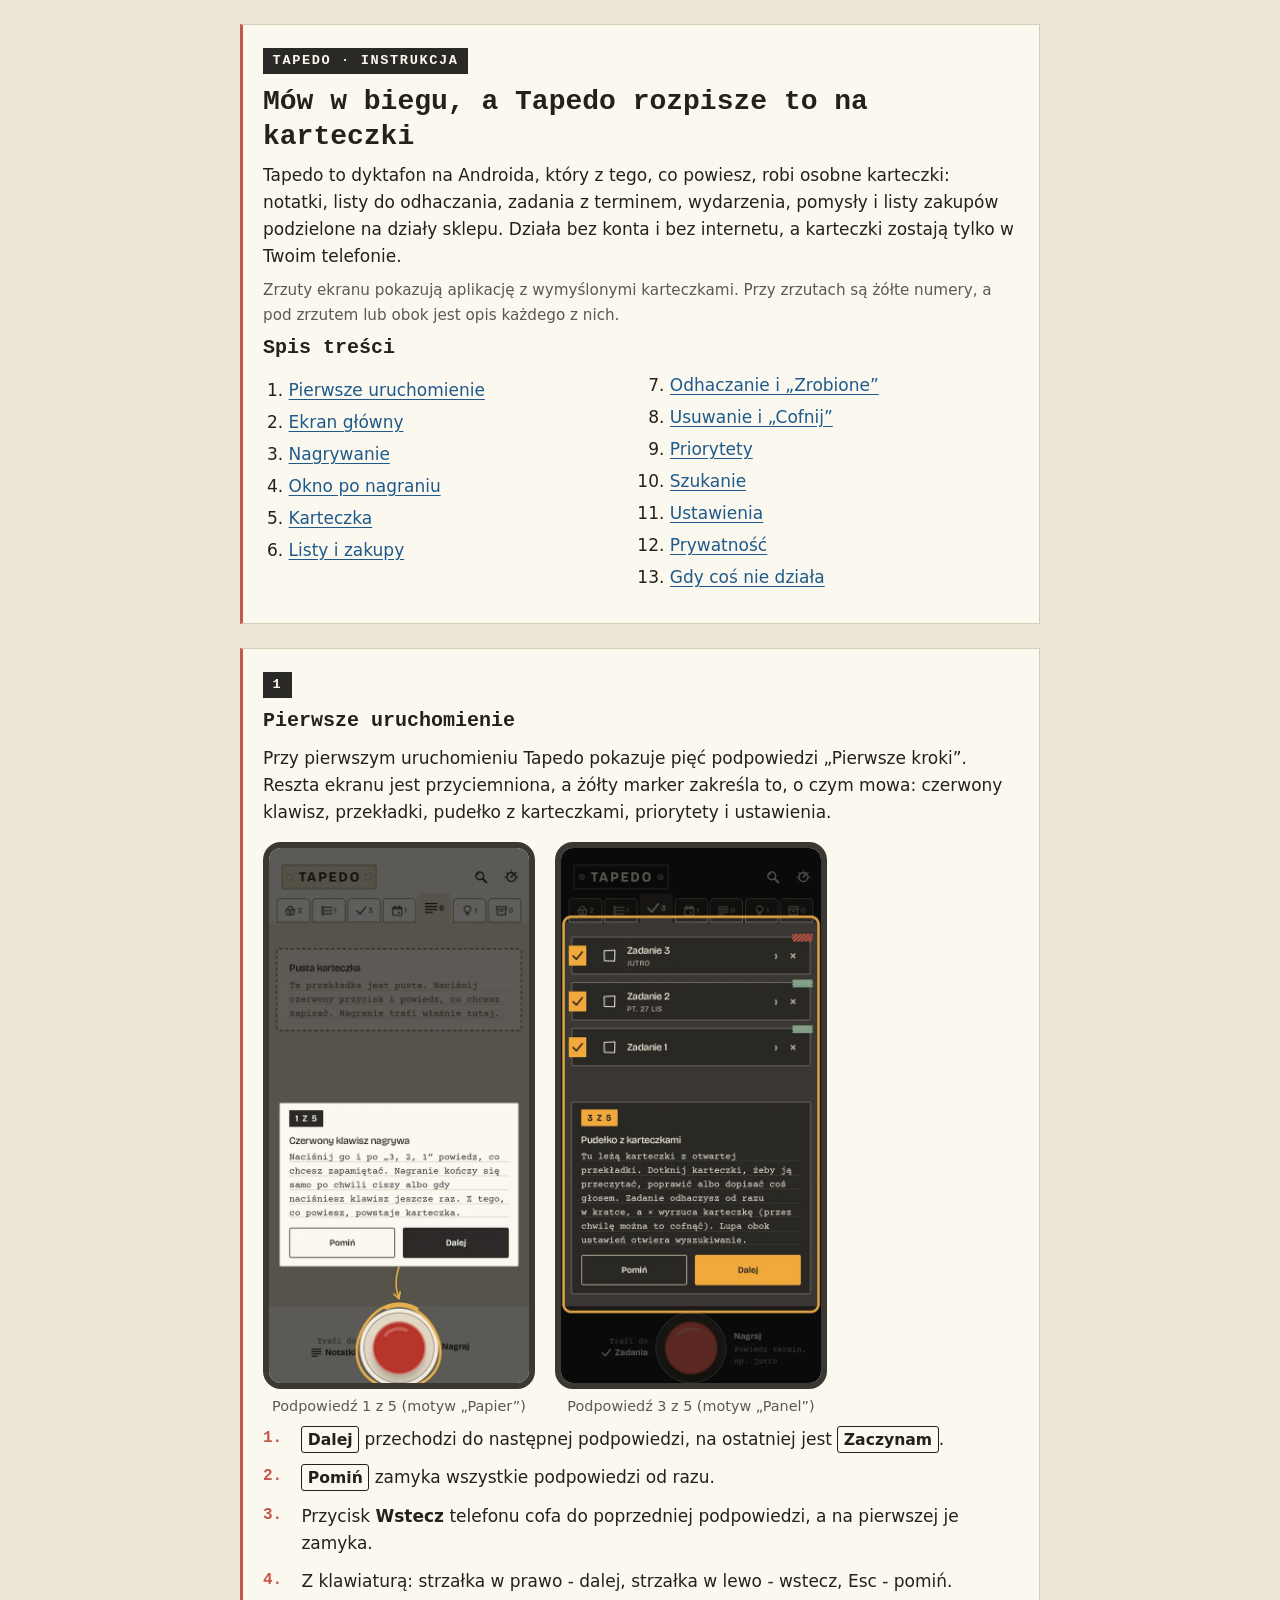
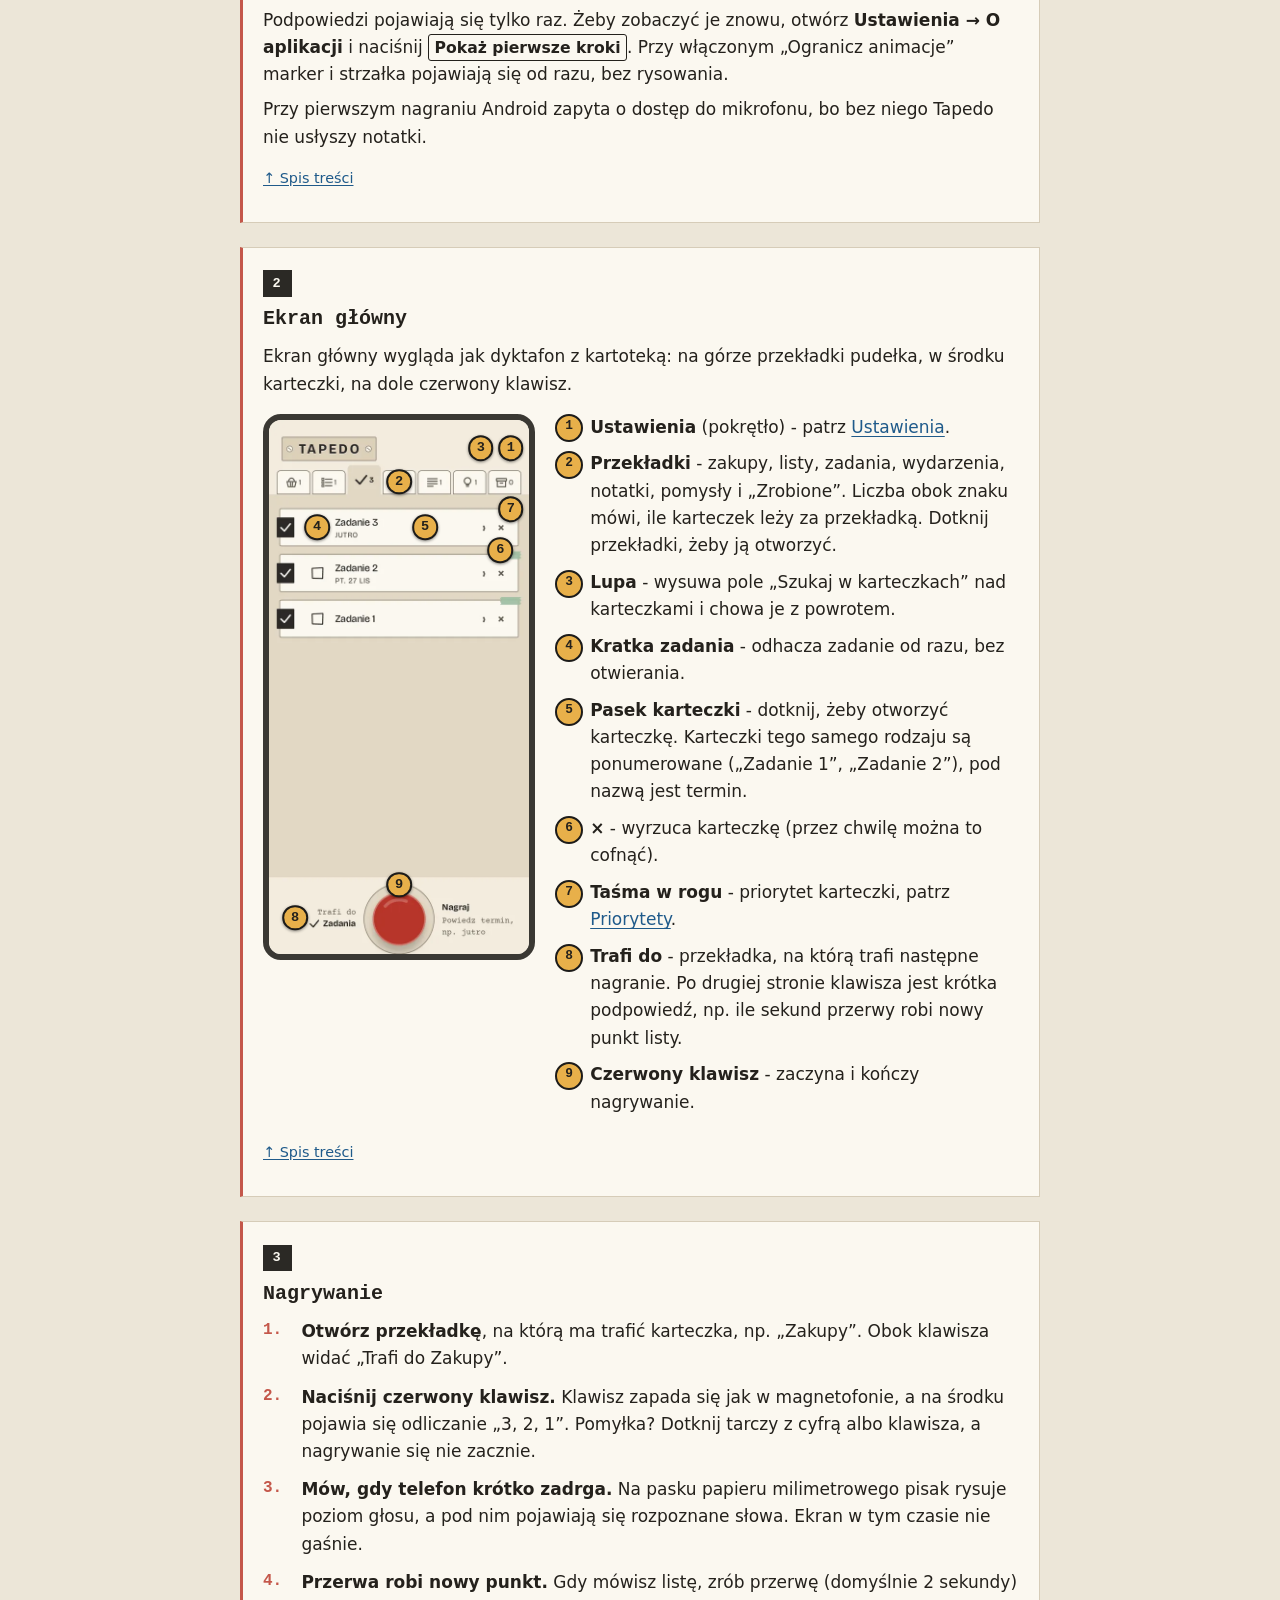
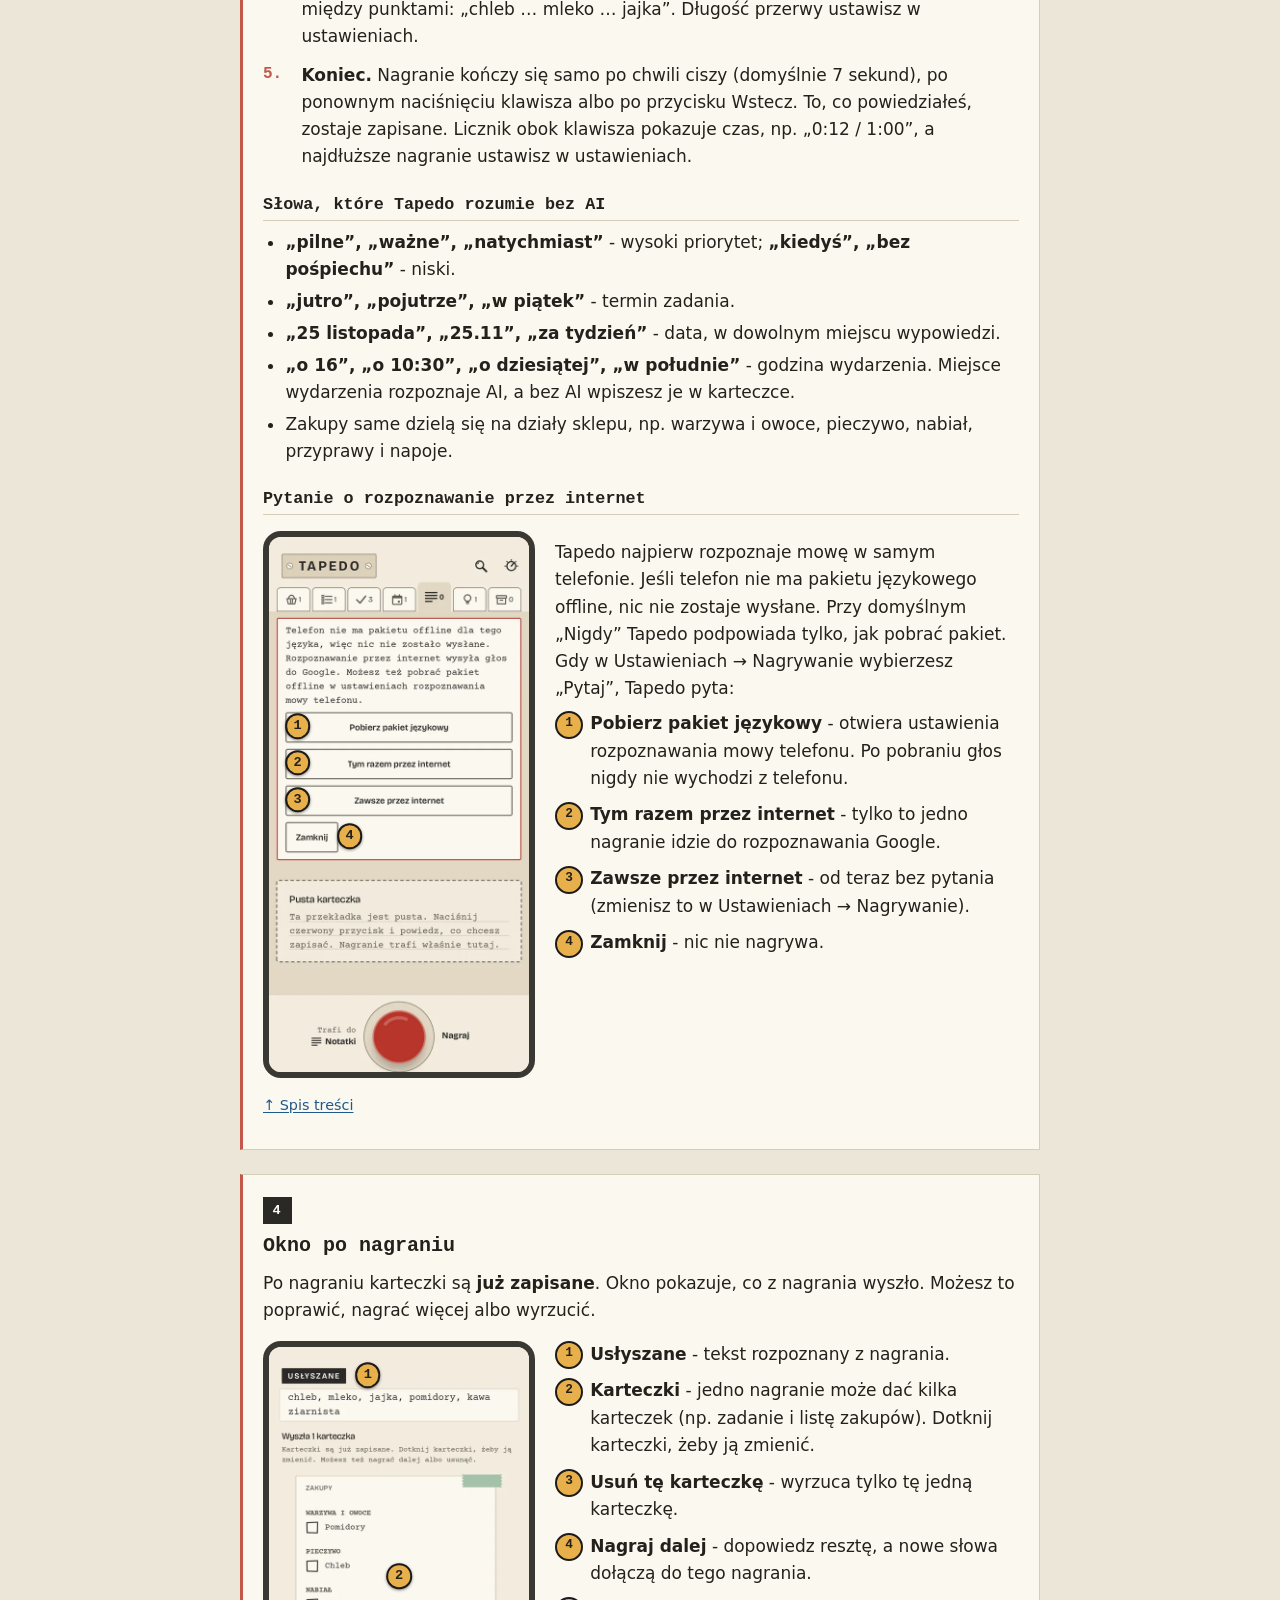
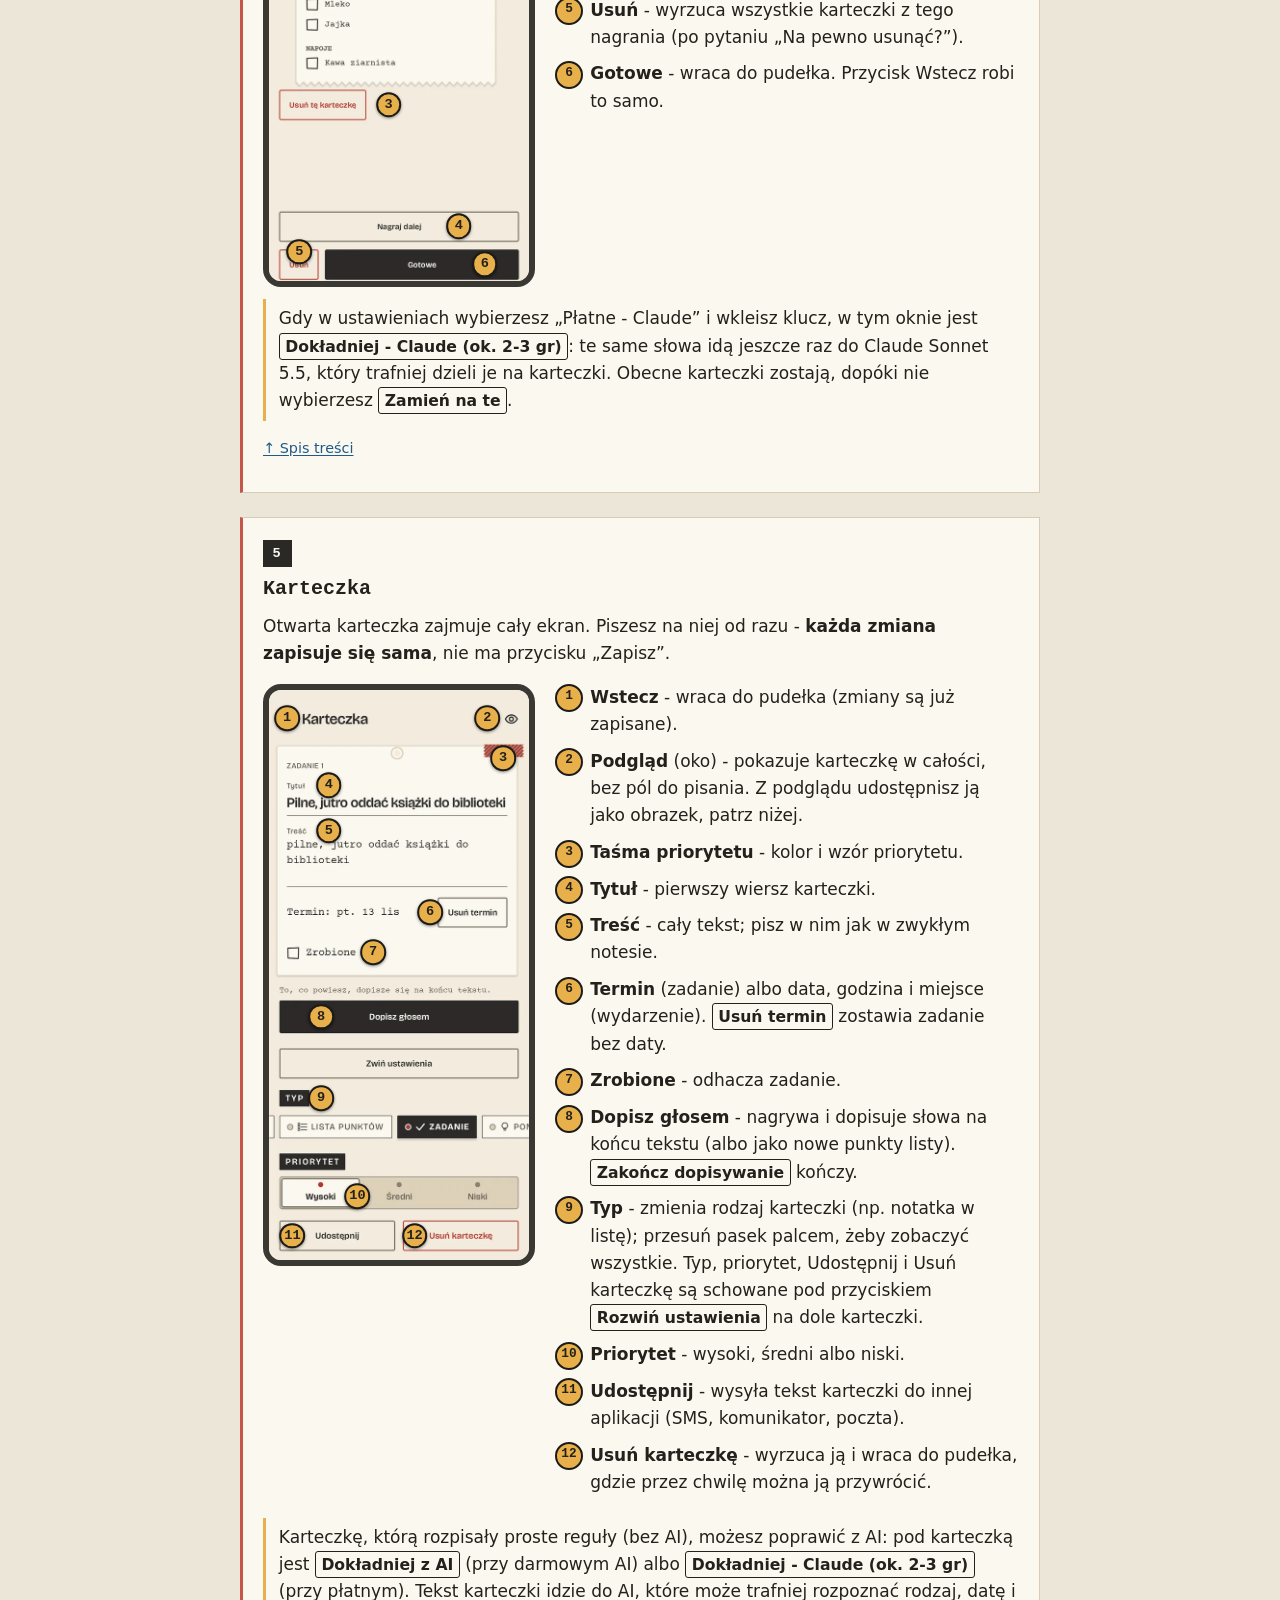
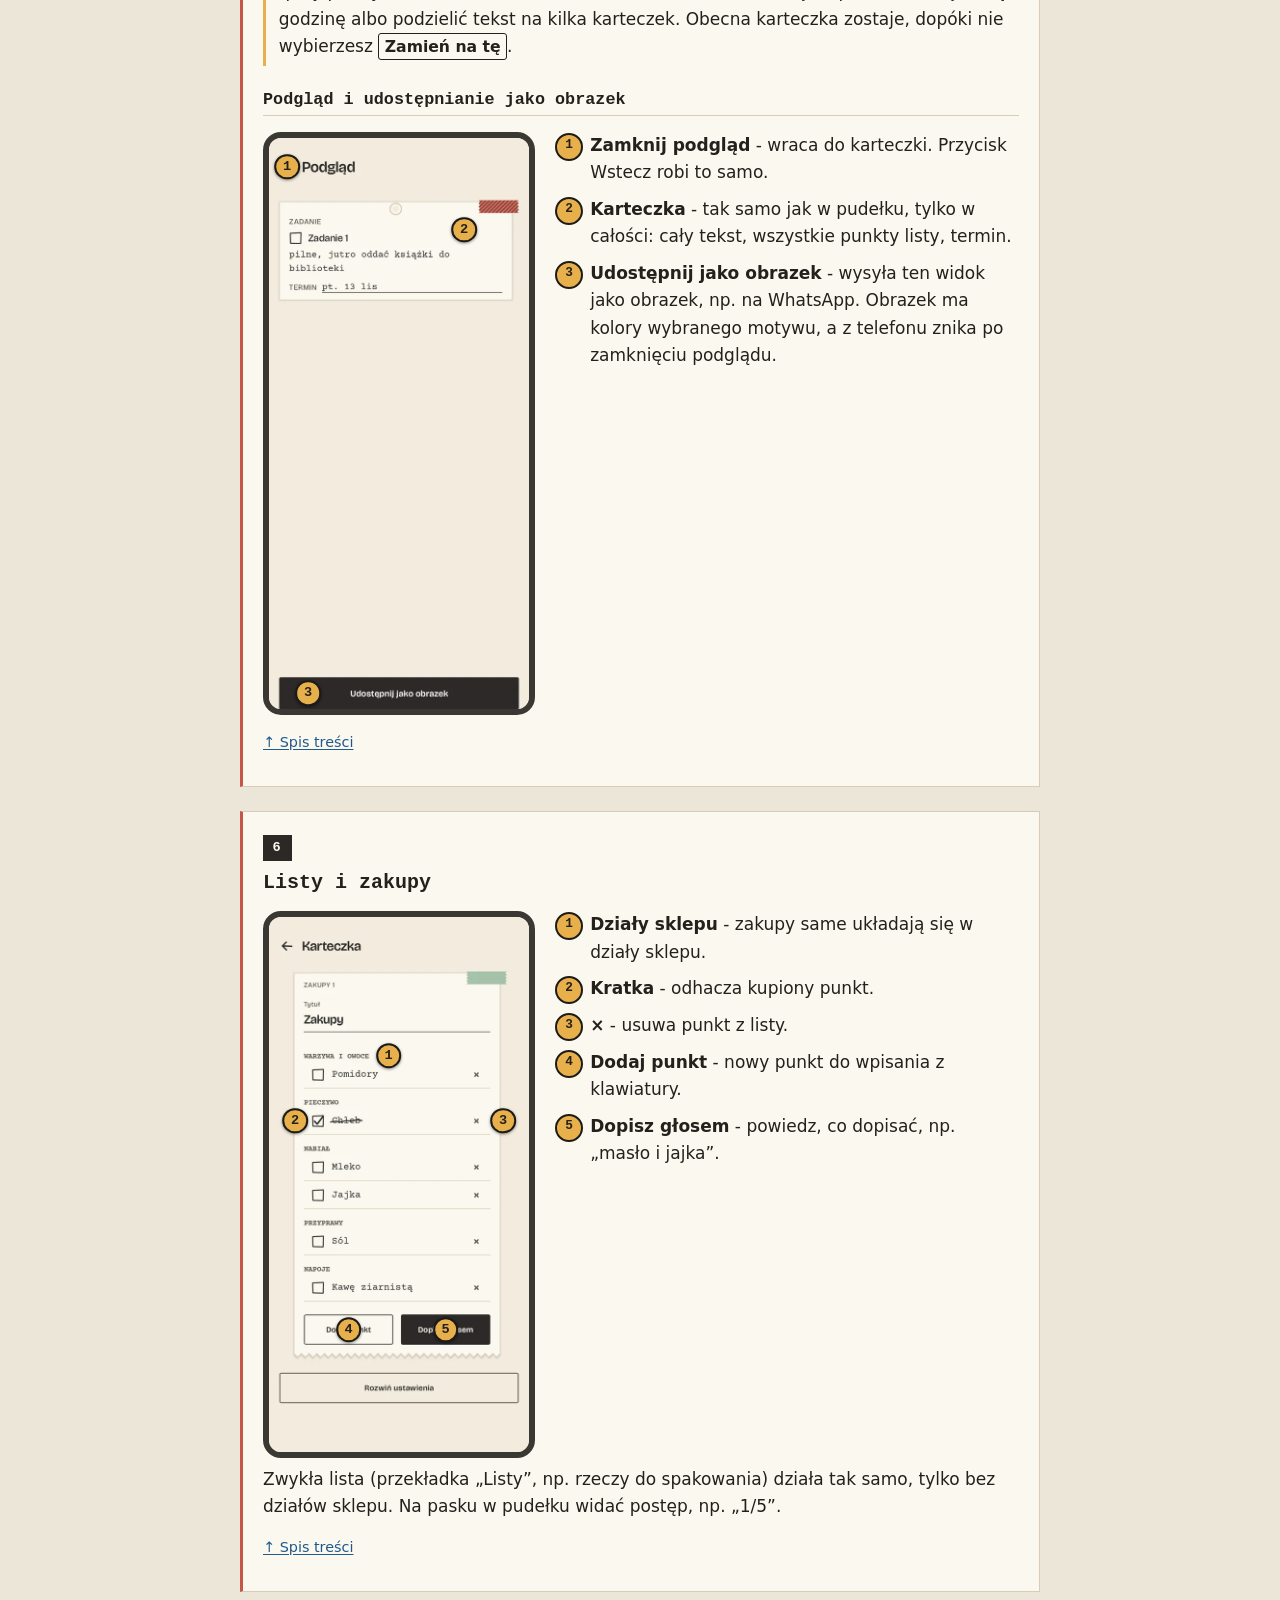
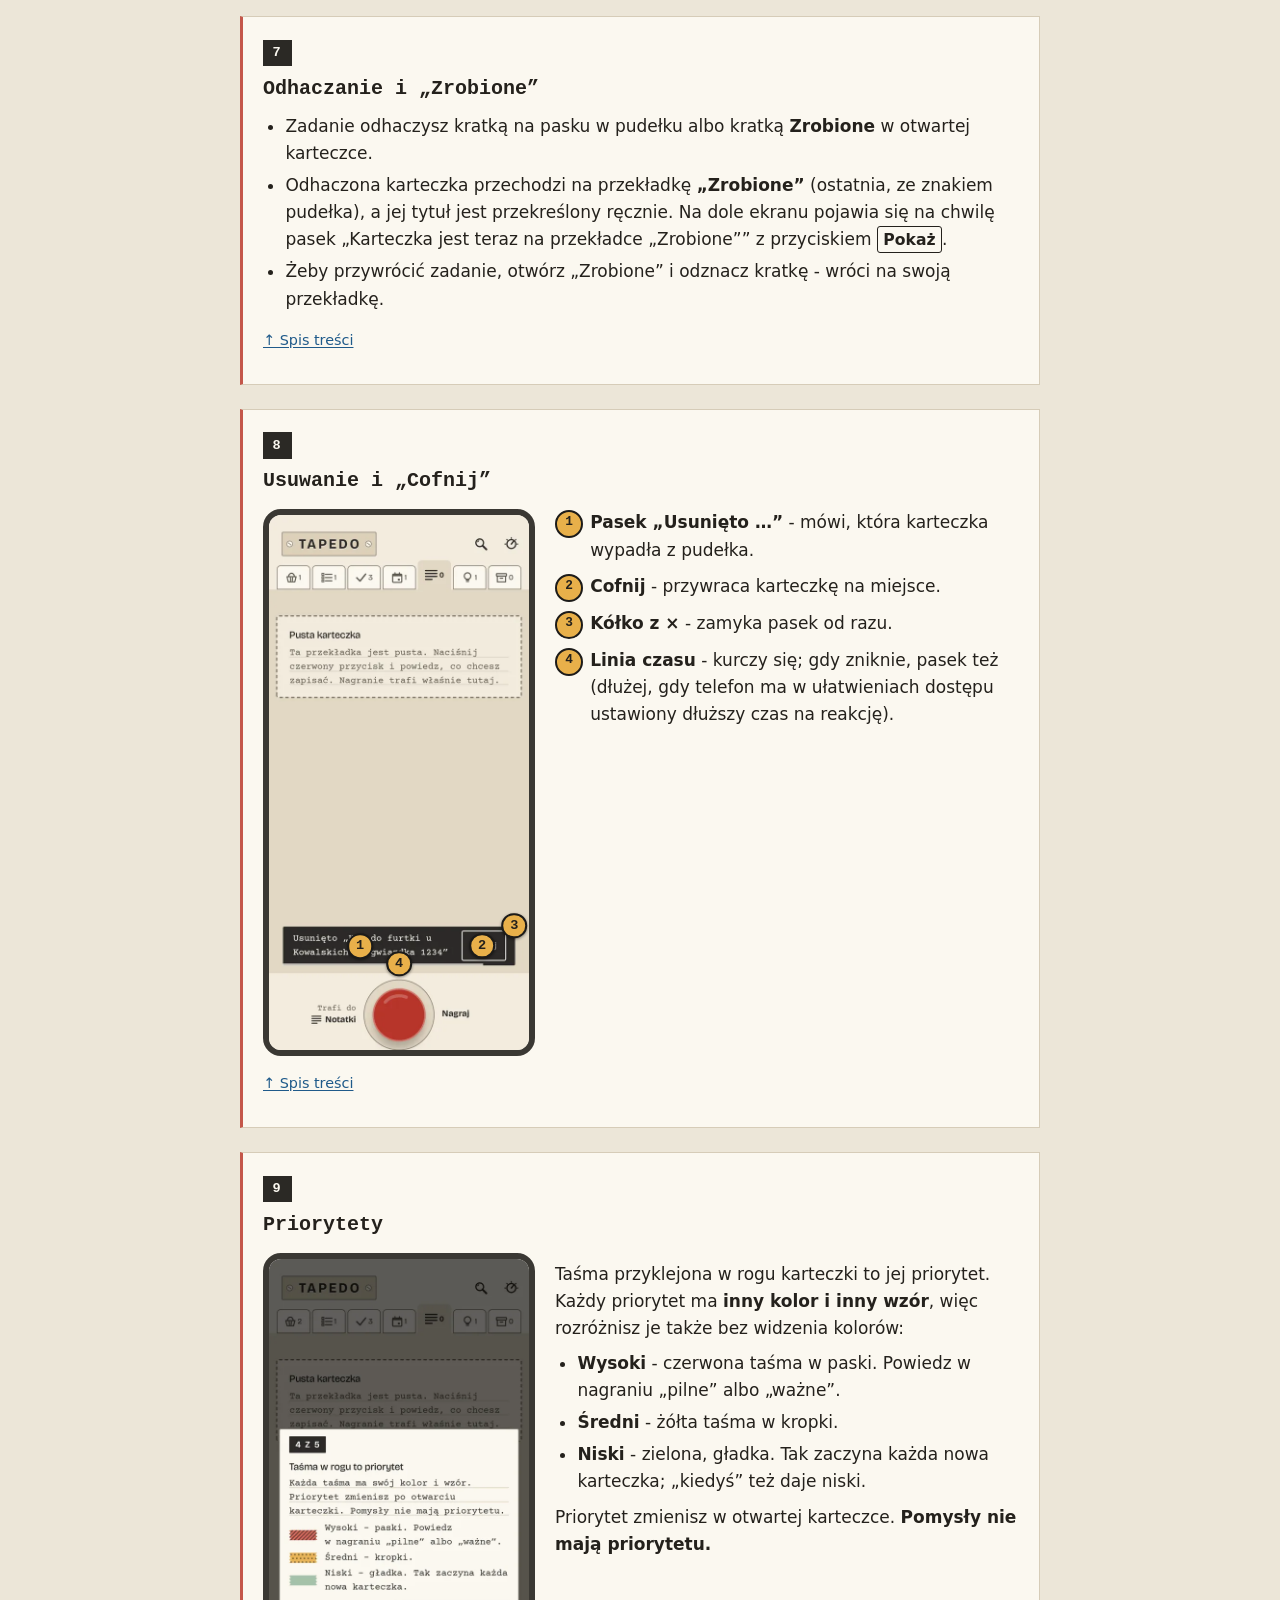
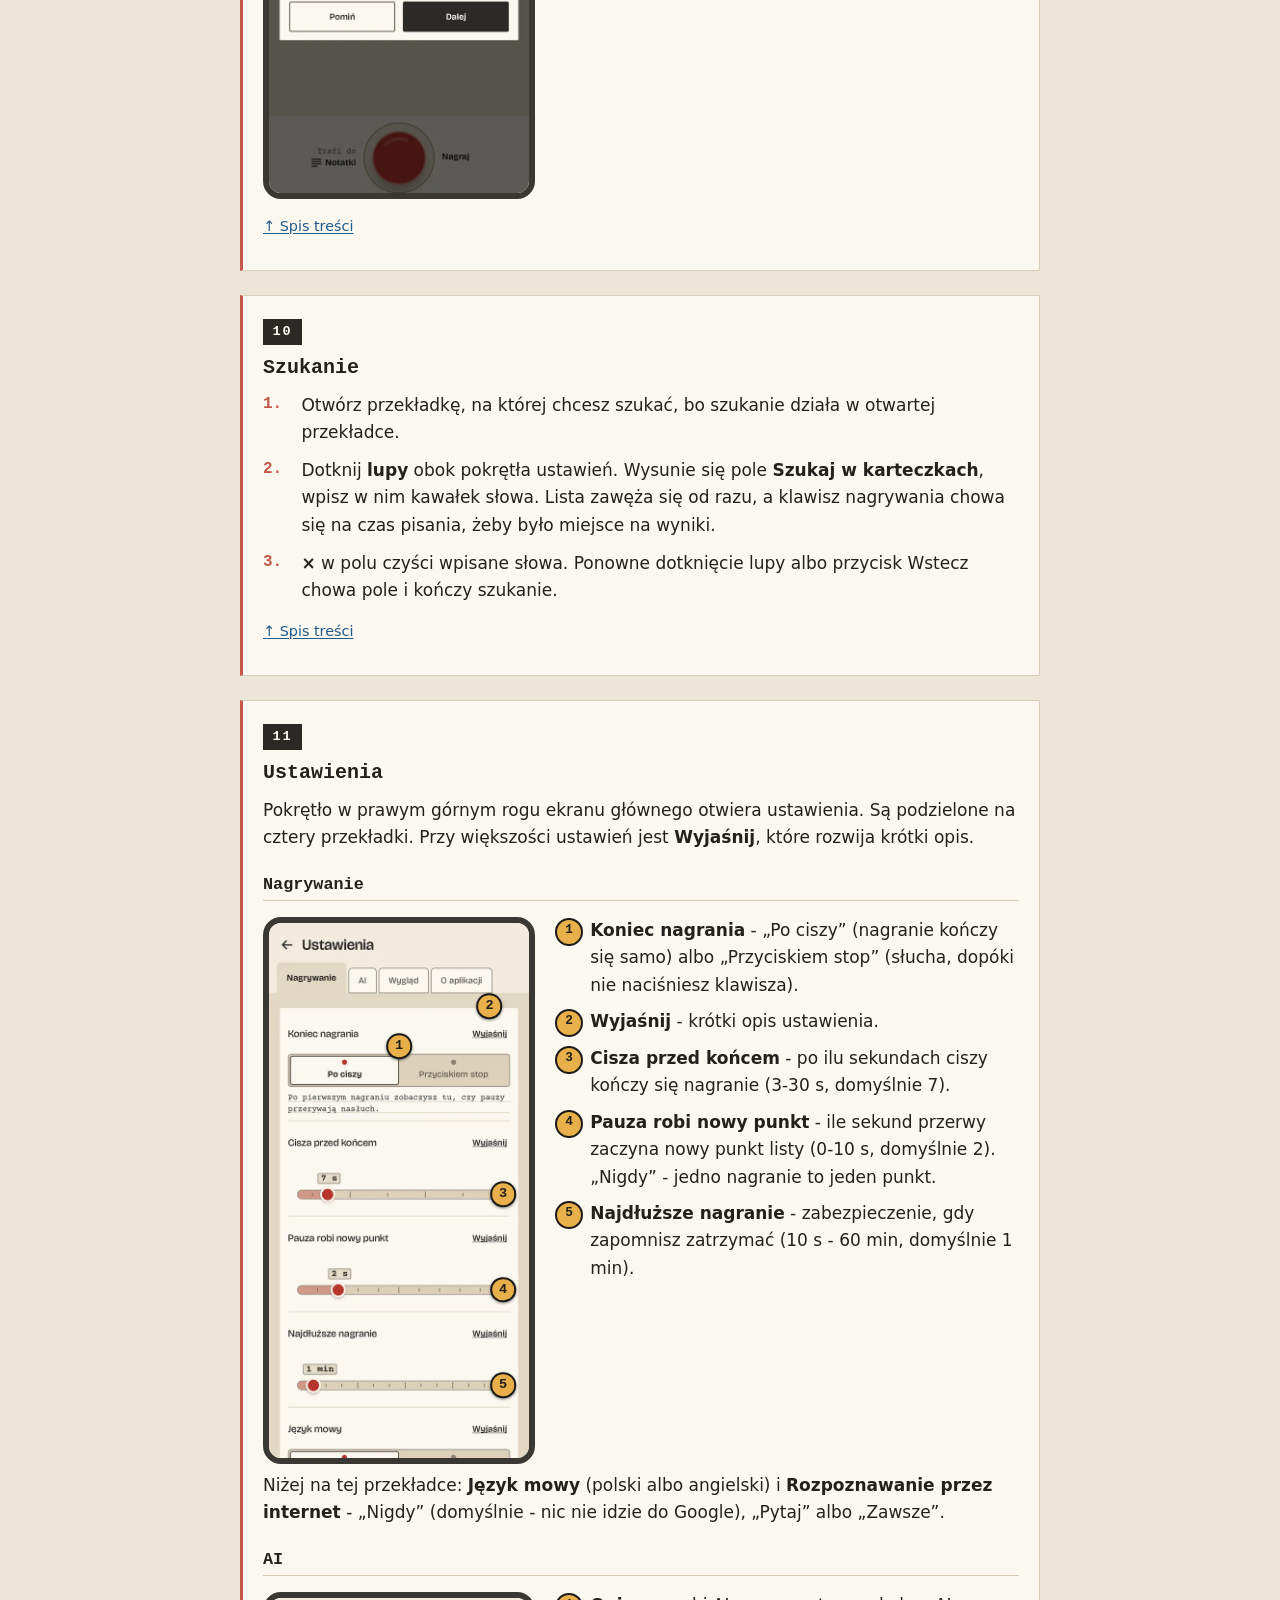
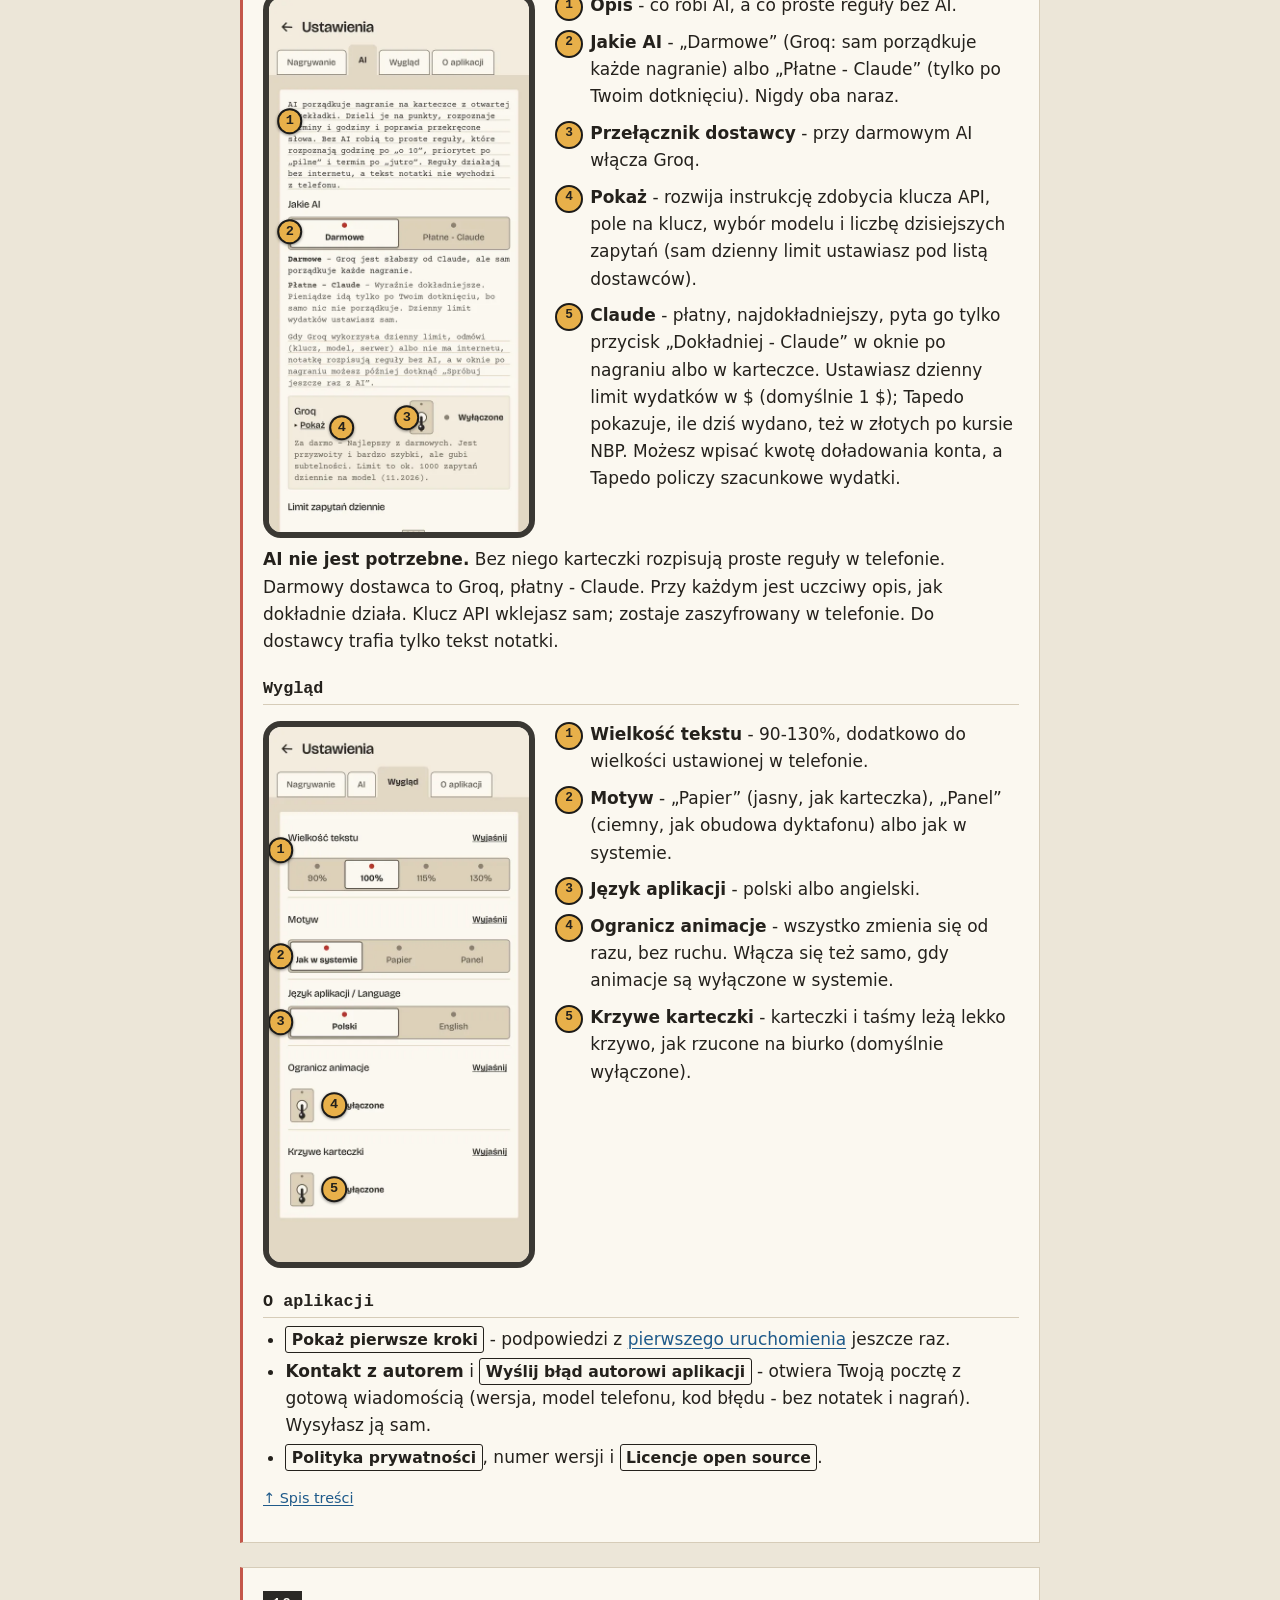
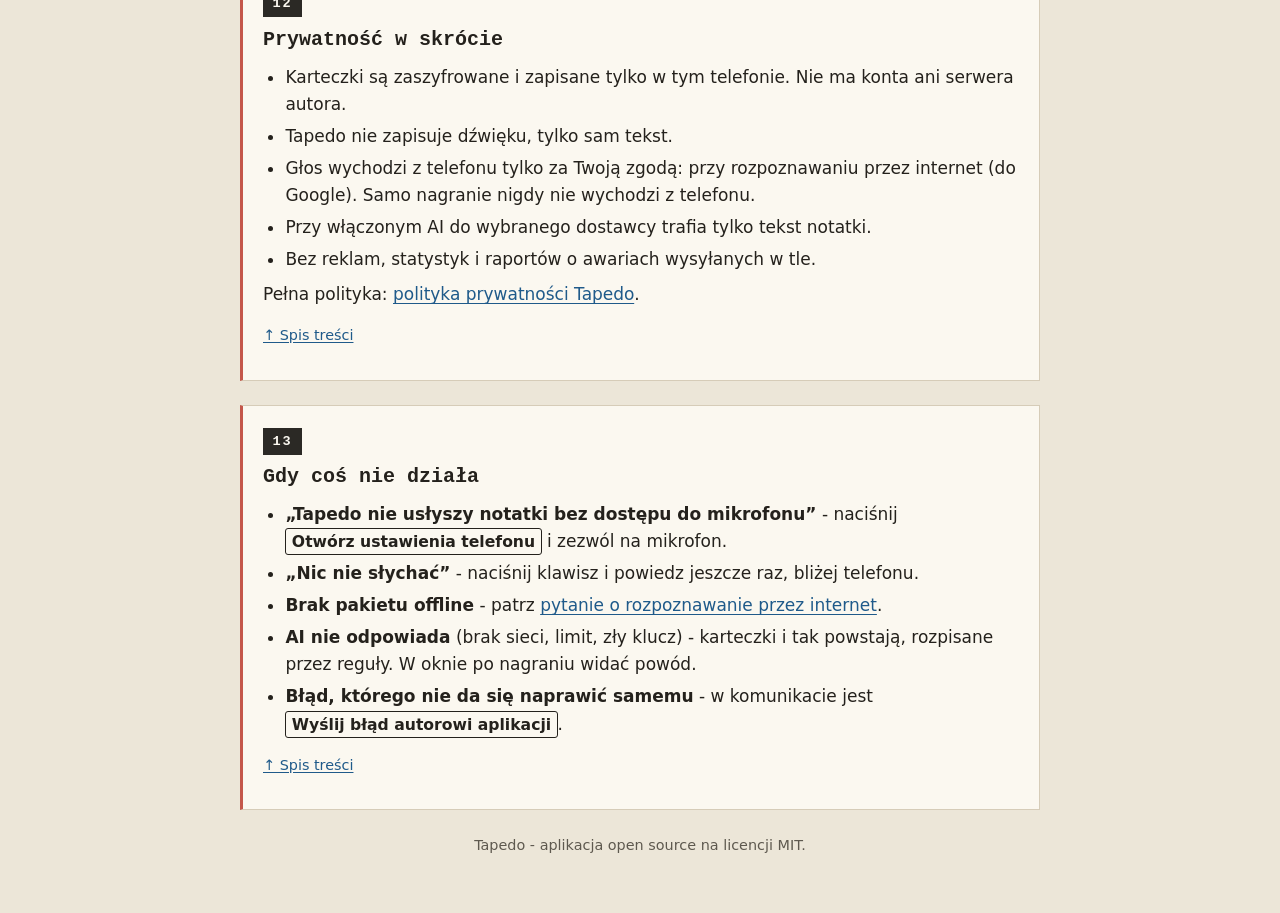
==== commit 52c9cd9d: "fix(demo): demo jak aplikacja 2.6, instrukcja z podglądem karteczki Demo w przeglądarce porównane z " ====
--- a/demo/instrukcja/index.html
+++ b/demo/instrukcja/index.html
@@ -274,7 +274,7 @@
       </div>
     </figure>
     <div>
-      <p>Tapedo najpierw rozpoznaje mowę w samym telefonie. Jeśli telefon nie ma pakietu językowego offline, nic nie zostaje wysłane, a Tapedo pyta:</p>
+      <p>Tapedo najpierw rozpoznaje mowę w samym telefonie. Jeśli telefon nie ma pakietu językowego offline, nic nie zostaje wysłane. Przy domyślnym „Nigdy” Tapedo podpowiada tylko, jak pobrać pakiet. Gdy w Ustawieniach → Nagrywanie wybierzesz „Pytaj”, Tapedo pyta:</p>
       <ol class="legend">
         <li><b>Pobierz pakiet językowy</b> - otwiera ustawienia rozpoznawania mowy telefonu. Po pobraniu głos nigdy nie wychodzi z telefonu.</li>
         <li><b>Tym razem przez internet</b> - tylko to jedno nagranie idzie do rozpoznawania Google.</li>
@@ -322,22 +322,24 @@
   <div class="shot">
     <figure>
       <div class="phone">
-        <img src="img/karteczka.webp" width="540" height="1135" loading="lazy" alt="Otwarta karteczka „Zadanie 1”: tytuł, treść, termin jutro z przyciskiem Usuń termin, kratka Zrobione, przycisk Dopisz głosem, wybór typu i priorytetu, przyciski Udostępnij i Usuń karteczkę.">
-        <span class="pin" style="--x:7%;--y:5.3%" aria-hidden="true">1</span>
-        <span class="pin" style="--x:90%;--y:11.2%" aria-hidden="true">2</span>
-        <span class="pin" style="--x:21%;--y:17%" aria-hidden="true">3</span>
-        <span class="pin" style="--x:22%;--y:24.4%" aria-hidden="true">4</span>
-        <span class="pin" style="--x:62%;--y:38.4%" aria-hidden="true">5</span>
-        <span class="pin" style="--x:40%;--y:46%" aria-hidden="true">6</span>
-        <span class="pin" style="--x:60%;--y:57.5%" aria-hidden="true">7</span>
-        <span class="pin" style="--x:20%;--y:73.8%" aria-hidden="true">8</span>
-        <span class="pin" style="--x:34%;--y:87.5%" aria-hidden="true">9</span>
-        <span class="pin" style="--x:9%;--y:96%" aria-hidden="true">10</span>
-        <span class="pin" style="--x:56%;--y:96%" aria-hidden="true">11</span>
+        <img src="img/karteczka.webp" width="540" height="1185" loading="lazy" alt="Otwarta karteczka „Zadanie 1”: oko podglądu w prawym górnym rogu, tytuł, treść, termin z przyciskiem Usuń termin, kratka Zrobione, przycisk Dopisz głosem, wybór typu i priorytetu, przyciski Udostępnij i Usuń karteczkę.">
+        <span class="pin" style="--x:7%;--y:5%" aria-hidden="true">1</span>
+        <span class="pin" style="--x:84%;--y:5%" aria-hidden="true">2</span>
+        <span class="pin" style="--x:90%;--y:12%" aria-hidden="true">3</span>
+        <span class="pin" style="--x:23%;--y:16.8%" aria-hidden="true">4</span>
+        <span class="pin" style="--x:23%;--y:24.7%" aria-hidden="true">5</span>
+        <span class="pin" style="--x:62%;--y:39%" aria-hidden="true">6</span>
+        <span class="pin" style="--x:40%;--y:46%" aria-hidden="true">7</span>
+        <span class="pin" style="--x:20%;--y:57.3%" aria-hidden="true">8</span>
+        <span class="pin" style="--x:20%;--y:71.6%" aria-hidden="true">9</span>
+        <span class="pin" style="--x:34%;--y:88.8%" aria-hidden="true">10</span>
+        <span class="pin" style="--x:9%;--y:95.7%" aria-hidden="true">11</span>
+        <span class="pin" style="--x:56%;--y:95.7%" aria-hidden="true">12</span>
       </div>
     </figure>
     <ol class="legend">
       <li><b>Wstecz</b> - wraca do pudełka (zmiany są już zapisane).</li>
+      <li><b>Podgląd</b> (oko) - pokazuje karteczkę w całości, bez pól do pisania. Z podglądu udostępnisz ją jako obrazek, patrz niżej.</li>
       <li><b>Taśma priorytetu</b> - kolor i wzór priorytetu.</li>
       <li><b>Tytuł</b> - pierwszy wiersz karteczki.</li>
       <li><b>Treść</b> - cały tekst; pisz w nim jak w zwykłym notesie.</li>
@@ -350,6 +352,23 @@
       <li><b>Usuń karteczkę</b> - wyrzuca ją i wraca do pudełka, gdzie przez chwilę można ją przywrócić.</li>
     </ol>
   </div>
+  <p class="note">Karteczkę, którą rozpisały proste reguły (bez AI), możesz poprawić z AI: pod karteczką jest <span class="key">Dokładniej z AI</span> (przy darmowym AI) albo <span class="key">Dokładniej - Claude (ok. 2-3 gr)</span> (przy płatnym). Tekst karteczki idzie do AI, które może trafniej rozpoznać rodzaj, datę i godzinę albo podzielić tekst na kilka karteczek. Obecna karteczka zostaje, dopóki nie wybierzesz <span class="key">Zamień na tę</span>.</p>
+  <h3 id="podglad">Podgląd i udostępnianie jako obrazek</h3>
+  <div class="shot">
+    <figure>
+      <div class="phone">
+        <img src="img/podglad.webp" width="540" height="1185" loading="lazy" alt="Podgląd karteczki „Zadanie 1”: karteczka w całości, bez pól do pisania, a na dole przycisk Udostępnij jako obrazek.">
+        <span class="pin" style="--x:7%;--y:5%" aria-hidden="true">1</span>
+        <span class="pin" style="--x:75%;--y:16%" aria-hidden="true">2</span>
+        <span class="pin" style="--x:15%;--y:97.3%" aria-hidden="true">3</span>
+      </div>
+    </figure>
+    <ol class="legend">
+      <li><b>Zamknij podgląd</b> - wraca do karteczki. Przycisk Wstecz robi to samo.</li>
+      <li><b>Karteczka</b> - tak samo jak w pudełku, tylko w całości: cały tekst, wszystkie punkty listy, termin.</li>
+      <li><b>Udostępnij jako obrazek</b> - wysyła ten widok jako obrazek, np. na WhatsApp. Obrazek ma kolory wybranego motywu, a z telefonu znika po zamknięciu podglądu.</li>
+    </ol>
+  </div>
   <p class="back"><a href="#spis">↑ Spis treści</a></p>
 </section>
 
@@ -475,23 +494,22 @@
   <div class="shot">
     <figure>
       <div class="phone">
-        <img src="img/ust-ai.webp" width="540" height="1110" loading="lazy" alt="Ustawienia, przekładka AI: opis działania AI i reguł, wybór „Jakie AI” - Darmowe albo Płatne - Claude, fiszki dostawców Groq i OpenRouter z przełącznikami Wyłączone i opisem dokładności.">
-        <span class="pin" style="--x:8%;--y:20%" aria-hidden="true">1</span>
-        <span class="pin" style="--x:8%;--y:41.3%" aria-hidden="true">2</span>
-        <span class="pin" style="--x:58.6%;--y:75%" aria-hidden="true">3</span>
-        <span class="pin" style="--x:30%;--y:80.8%" aria-hidden="true">4</span>
+        <img src="img/ust-ai.webp" width="540" height="1110" loading="lazy" alt="Ustawienia, przekładka AI: opis działania AI i reguł, wybór „Jakie AI” - Darmowe albo Płatne - Claude, fiszka dostawcy Groq z przełącznikiem Wyłączone i opisem dokładności.">
+        <span class="pin" style="--x:8%;--y:23%" aria-hidden="true">1</span>
+        <span class="pin" style="--x:8%;--y:43.7%" aria-hidden="true">2</span>
+        <span class="pin" style="--x:53%;--y:78.5%" aria-hidden="true">3</span>
+        <span class="pin" style="--x:28%;--y:80.4%" aria-hidden="true">4</span>
       </div>
     </figure>
     <ol class="legend">
       <li><b>Opis</b> - co robi AI, a co proste reguły bez AI.</li>
-      <li><b>Jakie AI</b> - „Darmowe” (Groq, OpenRouter: same porządkują każde nagranie) albo „Płatne - Claude” (tylko po Twoim dotknięciu). Nigdy oba naraz.</li>
-      <li><b>Przełącznik dostawcy</b> - przy darmowych włącza dostawcę AI. Można włączyć kilku - Tapedo pyta ich po kolei.</li>
+      <li><b>Jakie AI</b> - „Darmowe” (Groq: sam porządkuje każde nagranie) albo „Płatne - Claude” (tylko po Twoim dotknięciu). Nigdy oba naraz.</li>
+      <li><b>Przełącznik dostawcy</b> - przy darmowym AI włącza Groq.</li>
       <li><b>Pokaż</b> - rozwija instrukcję zdobycia klucza API, pole na klucz, wybór modelu i liczbę dzisiejszych zapytań (sam dzienny limit ustawiasz pod listą dostawców).</li>
-      <li><b>Claude</b> - płatny, najdokładniejszy, pyta go tylko przycisk „Dokładniej - Claude” w oknie po nagraniu. Ustawiasz dzienny limit wydatków w $ (domyślnie 1 $); Tapedo pokazuje, ile dziś wydano, też w złotych po kursie NBP. Możesz wpisać kwotę doładowania konta, a Tapedo policzy szacunkowe wydatki.</li>
-    </ol>
-  </div>
-  <p><b>AI nie jest potrzebne.</b> Bez niego karteczki rozpisują proste reguły w telefonie. Darmowi dostawcy to Groq i OpenRouter, płatny - Claude. Przy każdym jest uczciwy opis, jak dokładnie działa. Klucz API wklejasz sam; zostaje zaszyfrowany w telefonie. Do dostawcy trafia tylko tekst notatki.</p>
-  <p>Na dole tej przekładki jest <b>Whisper</b> (domyślnie wyłączony): po „stop” nagranie idzie do Groq i wraca przepisane dokładniej niż przez telefon. Wybór dostawcy Whisper to zgoda na wysłanie nagrania.</p>
+      <li><b>Claude</b> - płatny, najdokładniejszy, pyta go tylko przycisk „Dokładniej - Claude” w oknie po nagraniu albo w karteczce. Ustawiasz dzienny limit wydatków w $ (domyślnie 1 $); Tapedo pokazuje, ile dziś wydano, też w złotych po kursie NBP. Możesz wpisać kwotę doładowania konta, a Tapedo policzy szacunkowe wydatki.</li>
+    </ol>
+  </div>
+  <p><b>AI nie jest potrzebne.</b> Bez niego karteczki rozpisują proste reguły w telefonie. Darmowy dostawca to Groq, płatny - Claude. Przy każdym jest uczciwy opis, jak dokładnie działa. Klucz API wklejasz sam; zostaje zaszyfrowany w telefonie. Do dostawcy trafia tylko tekst notatki.</p>
 
   <h3>Wygląd</h3>
   <div class="shot">
@@ -529,7 +547,7 @@
   <ul>
     <li>Karteczki są zaszyfrowane i zapisane tylko w tym telefonie. Nie ma konta ani serwera autora.</li>
     <li>Tapedo nie zapisuje dźwięku, tylko sam tekst.</li>
-    <li>Głos wychodzi z telefonu tylko za Twoją zgodą: przy rozpoznawaniu przez internet (do Google) albo przy włączonym Whisper (do Groq).</li>
+    <li>Głos wychodzi z telefonu tylko za Twoją zgodą: przy rozpoznawaniu przez internet (do Google). Samo nagranie nigdy nie wychodzi z telefonu.</li>
     <li>Przy włączonym AI do wybranego dostawcy trafia tylko tekst notatki.</li>
     <li>Bez reklam, statystyk i raportów o awariach wysyłanych w tle.</li>
   </ul>
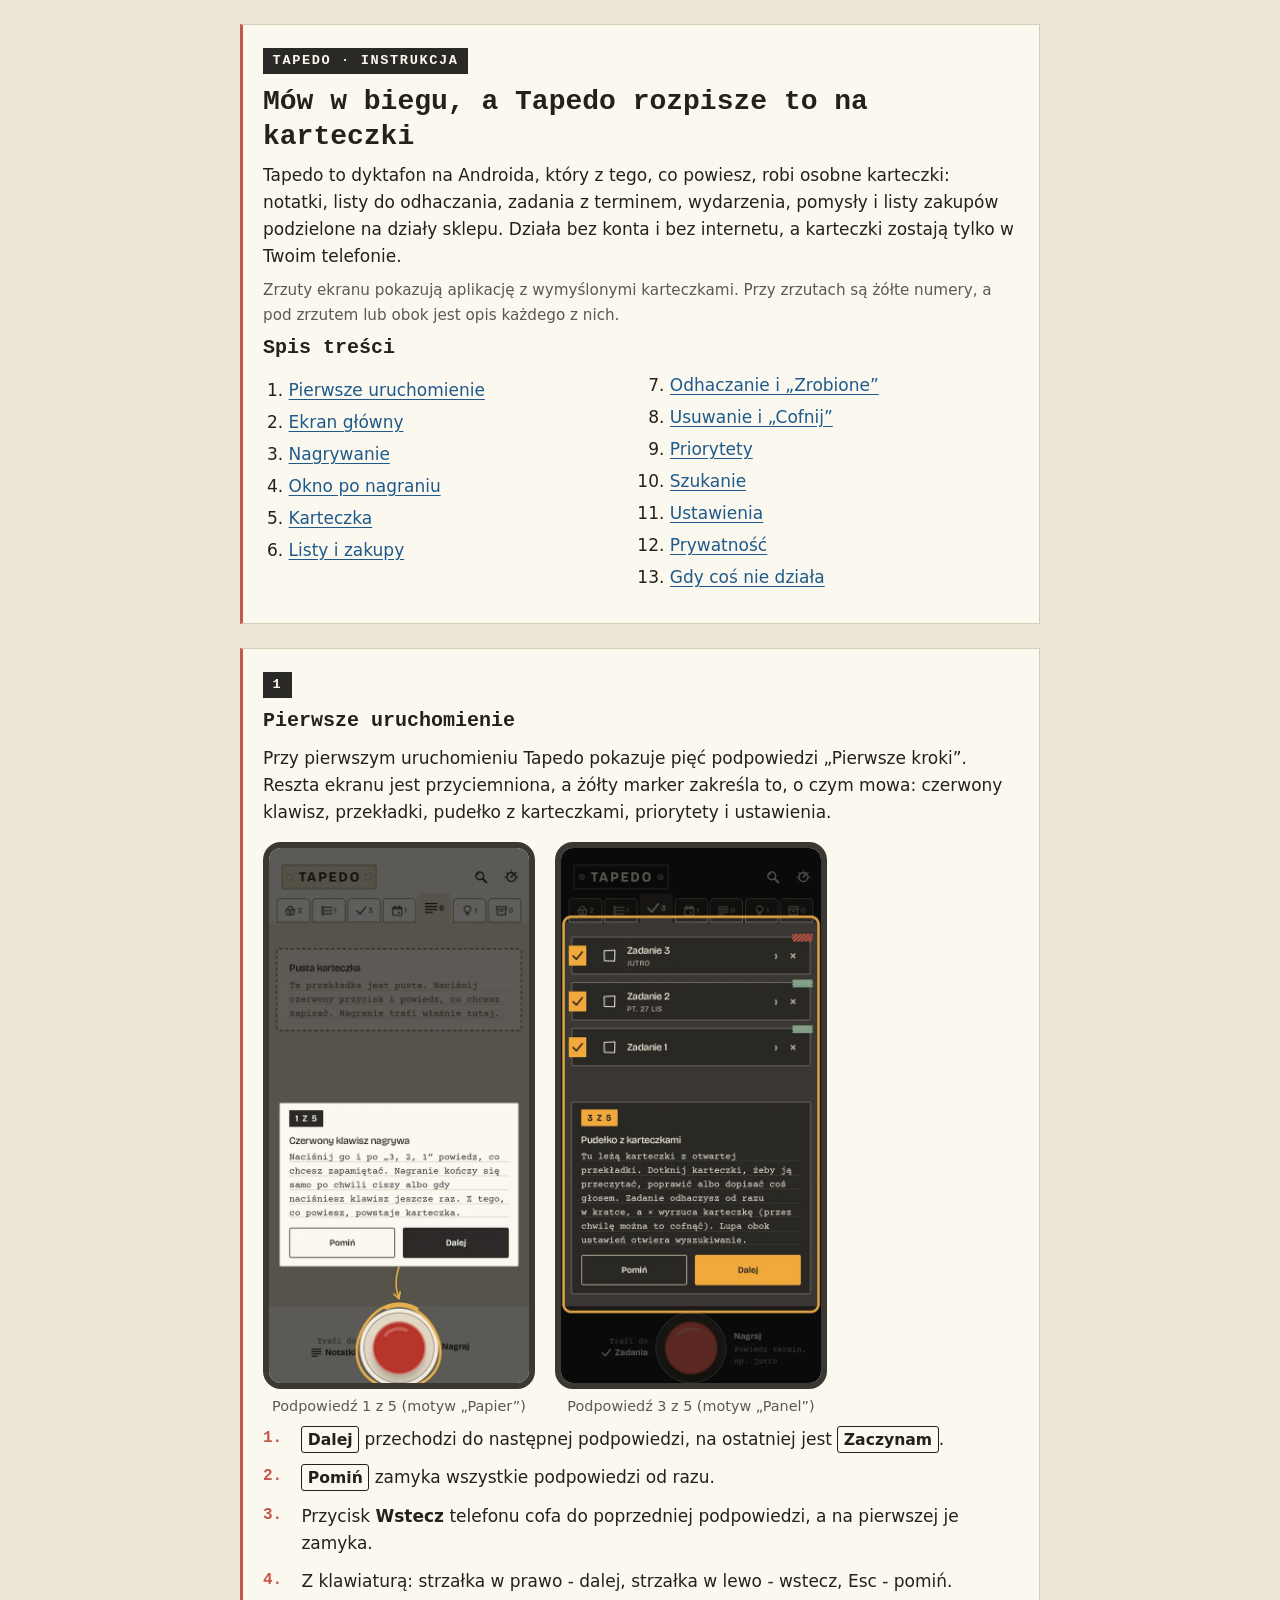
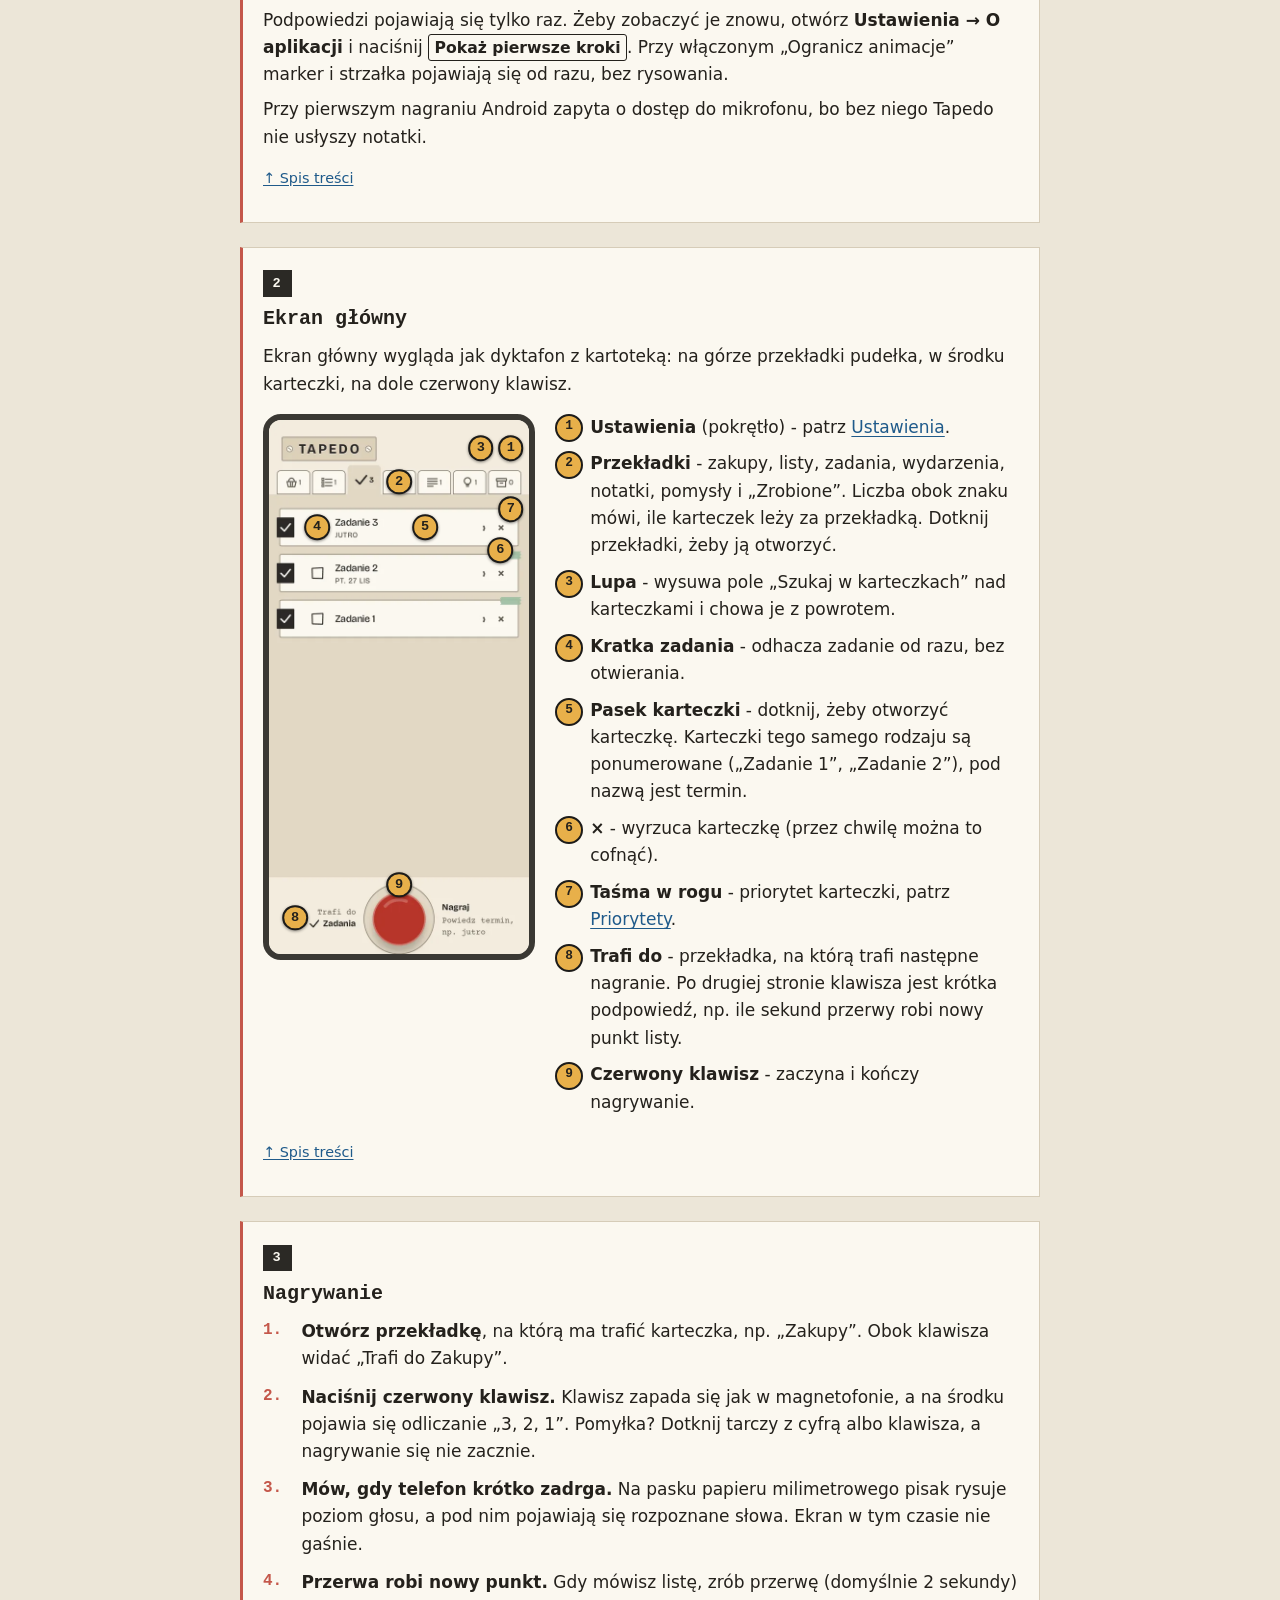
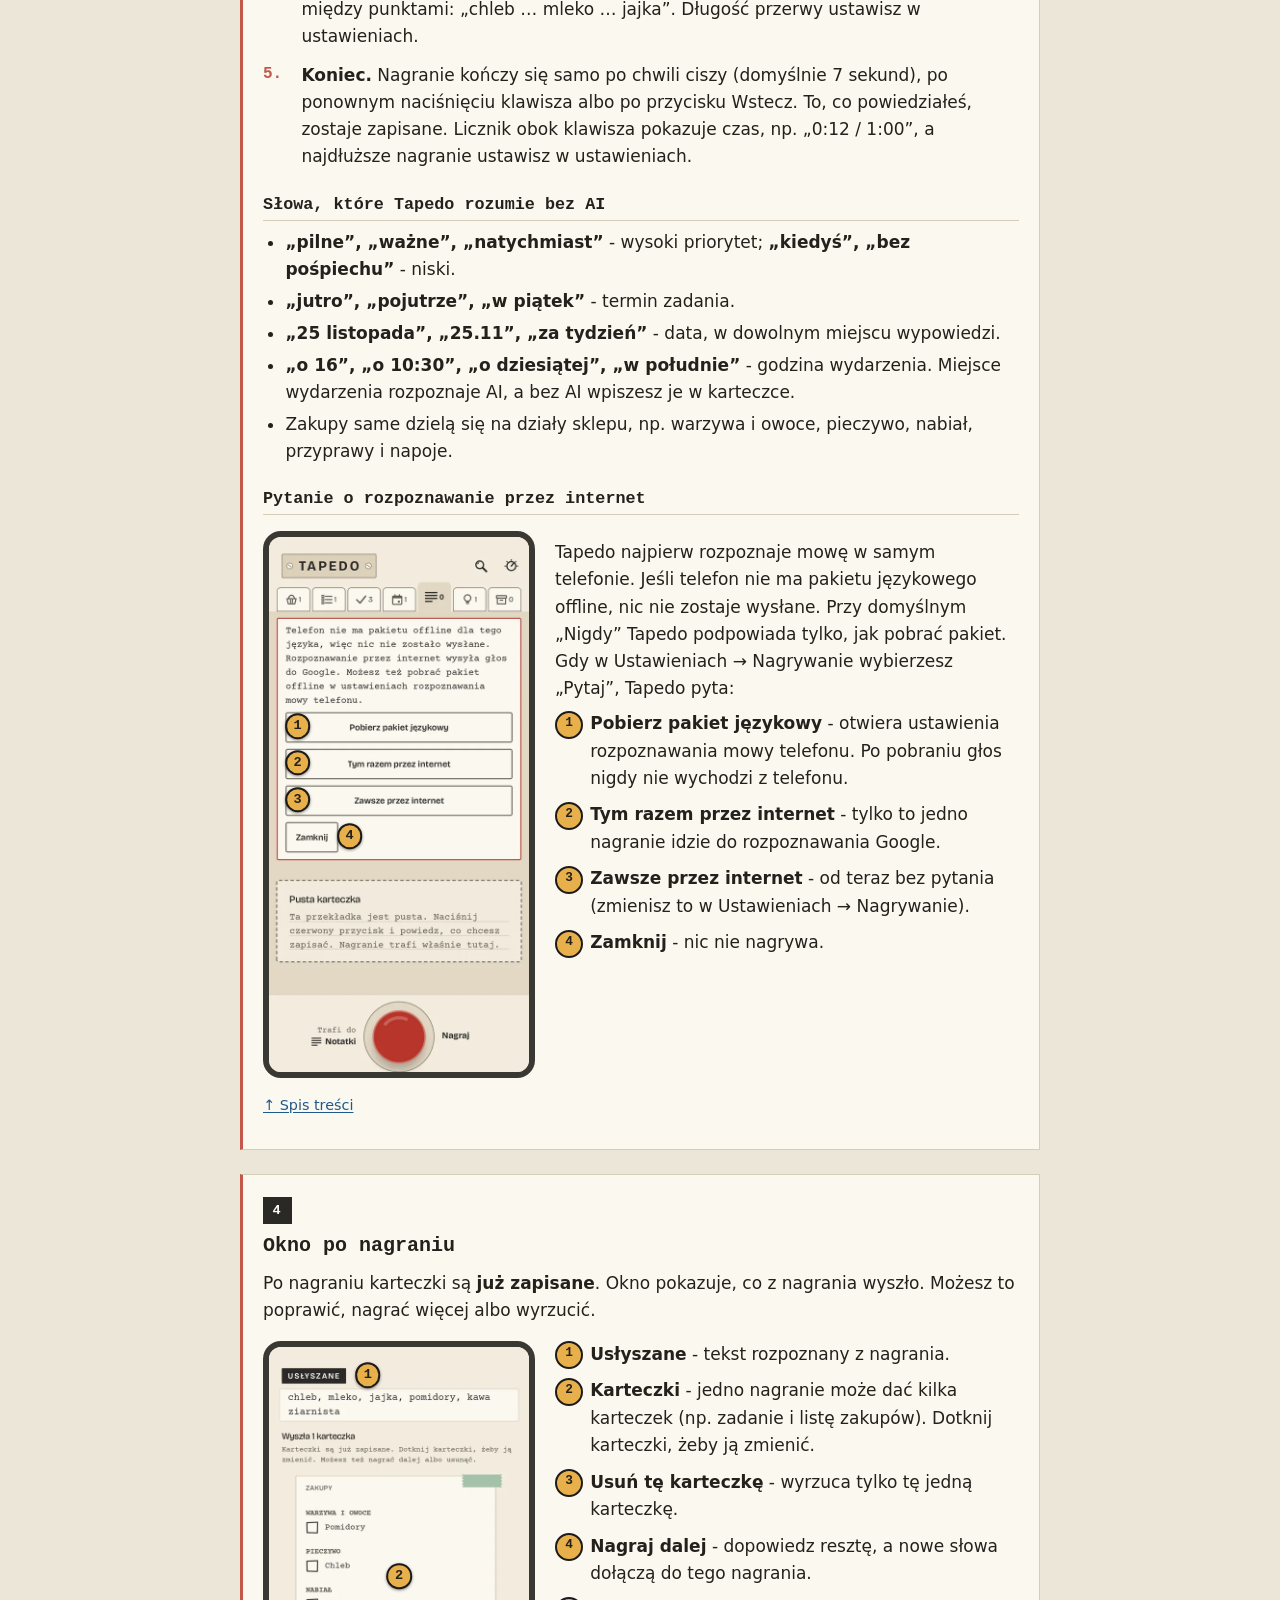
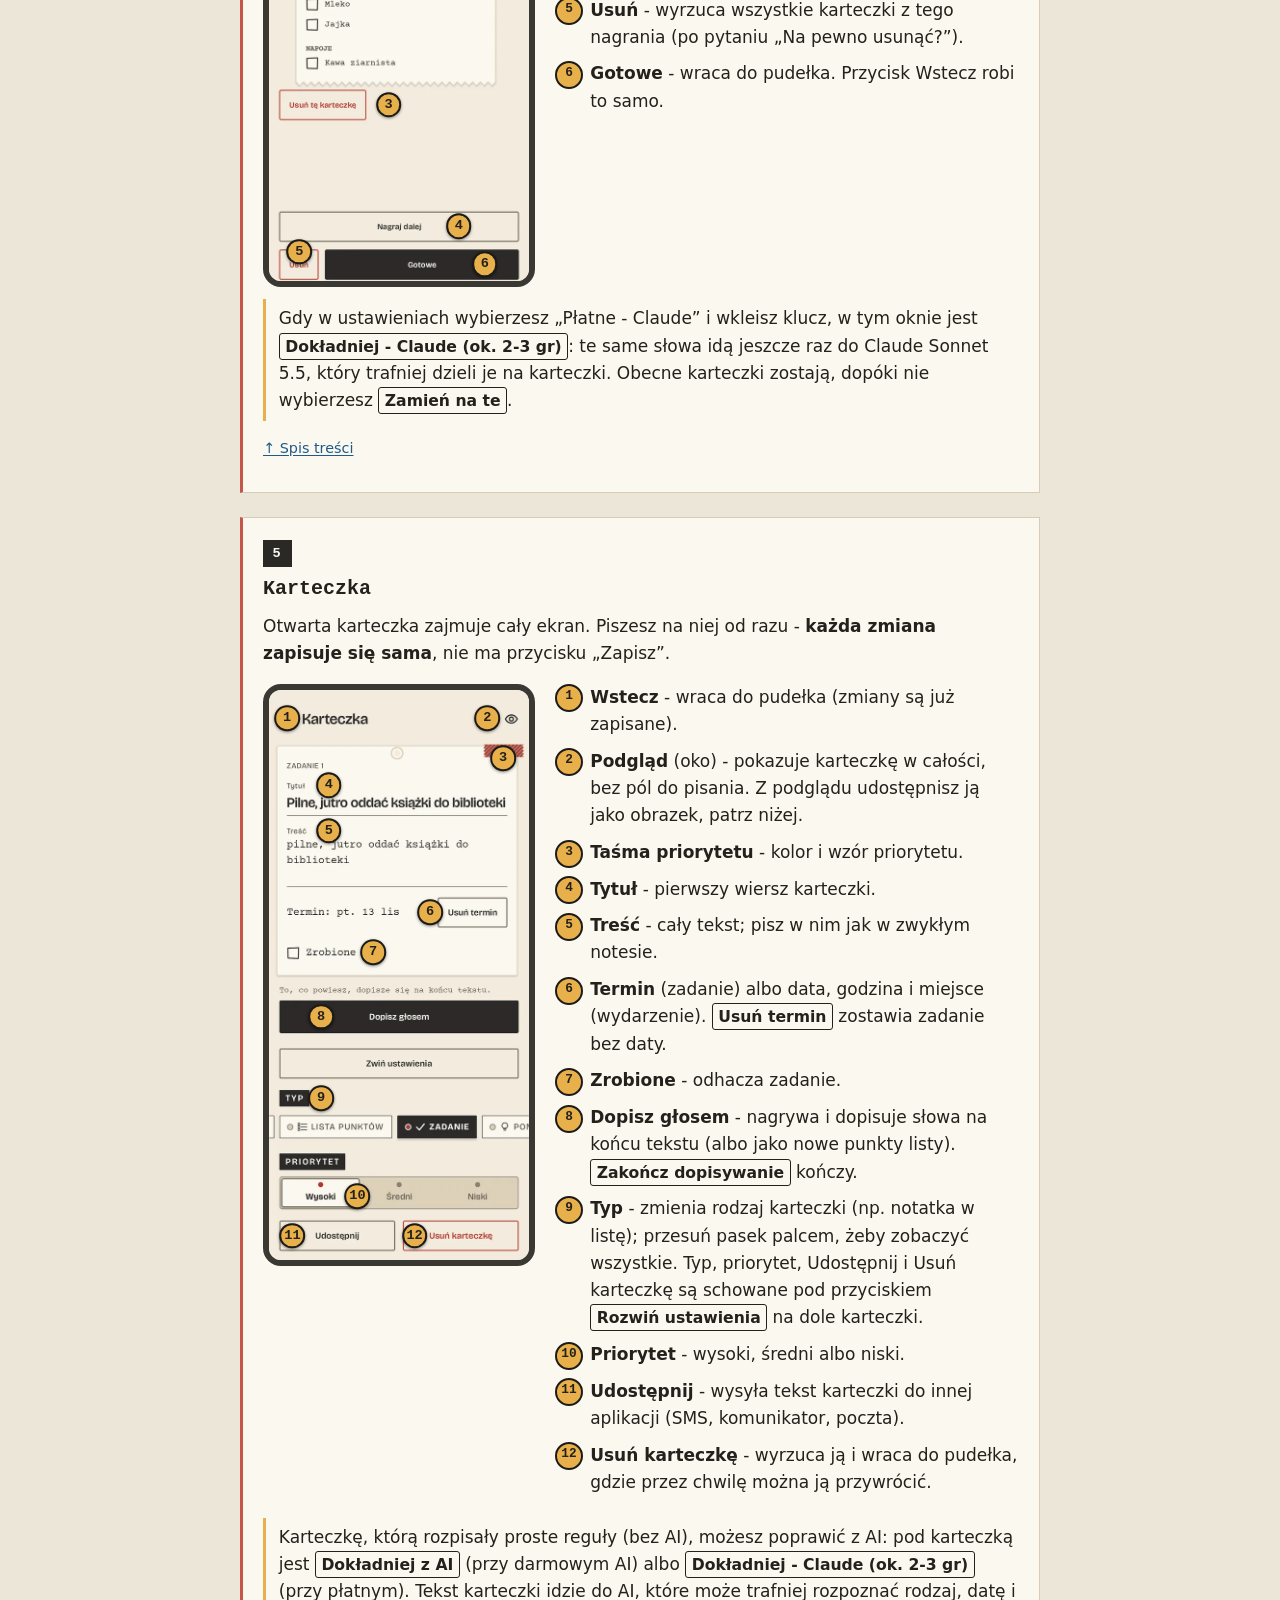
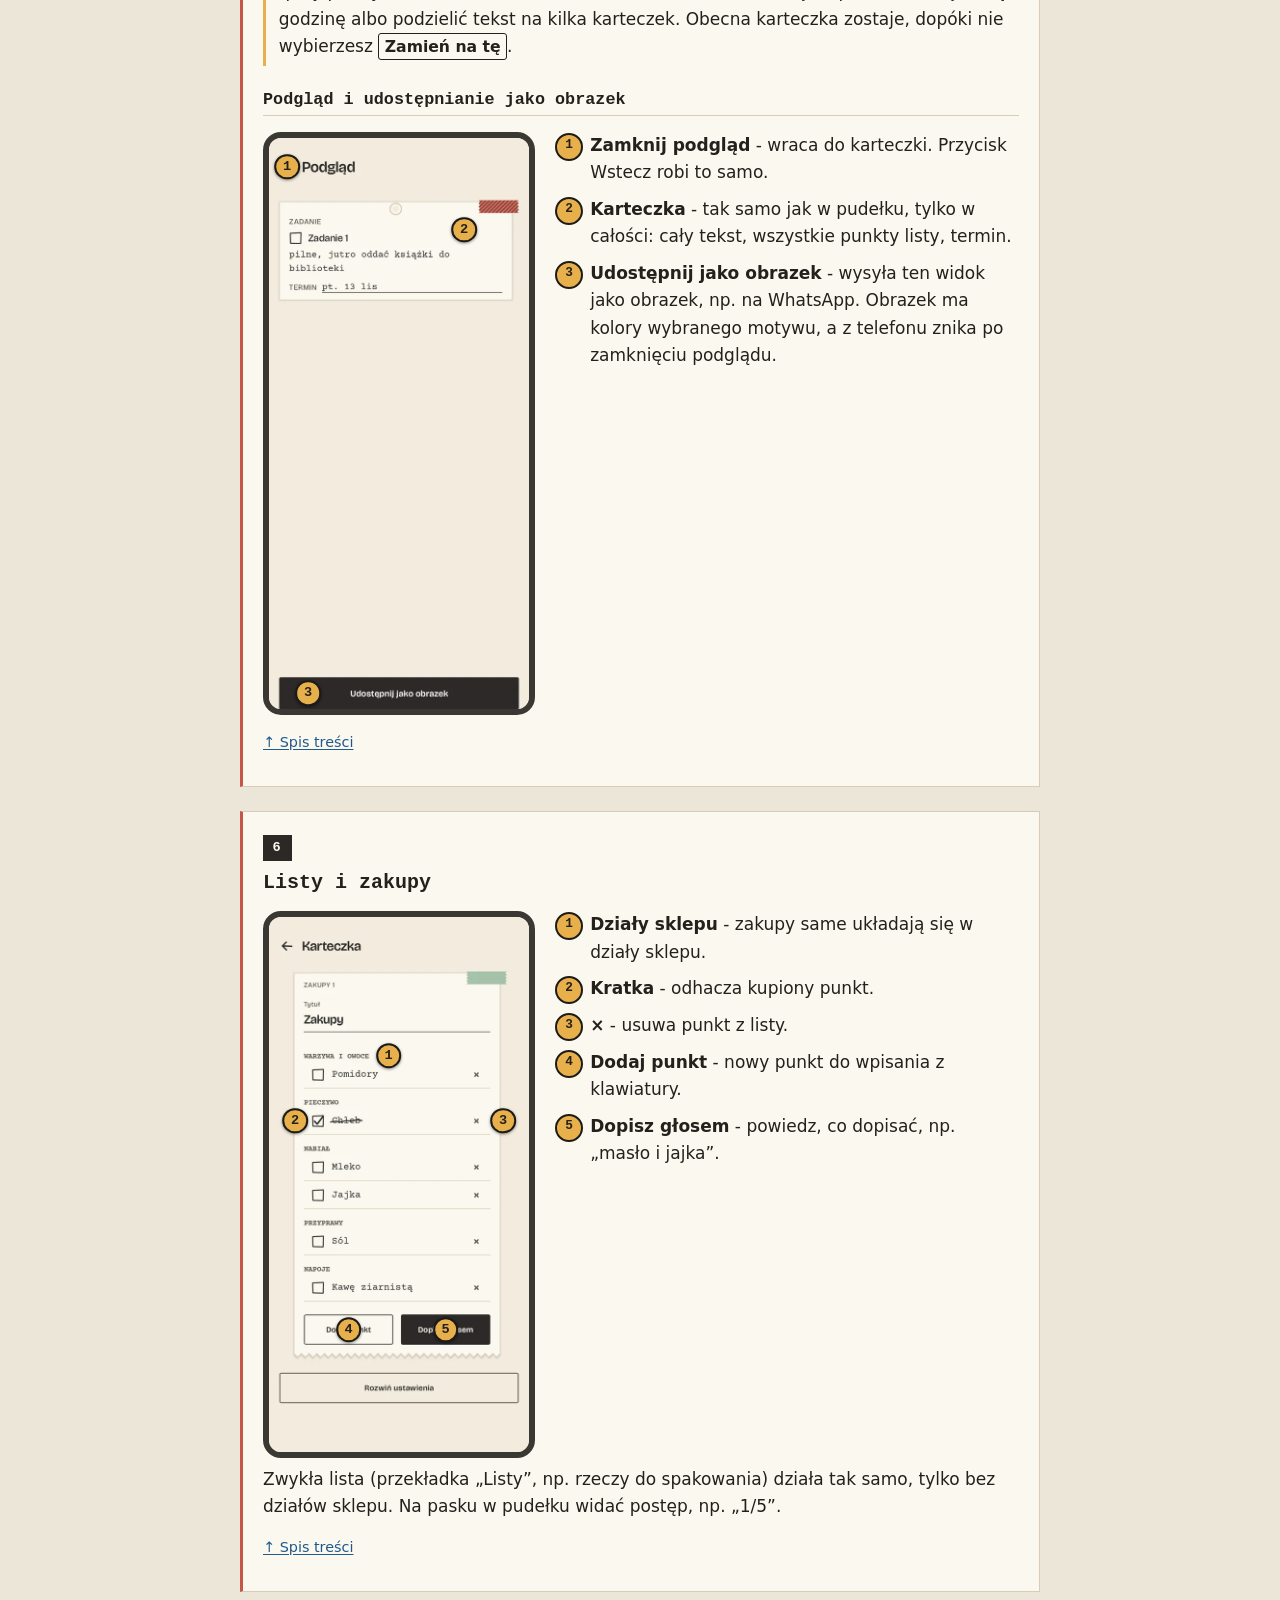
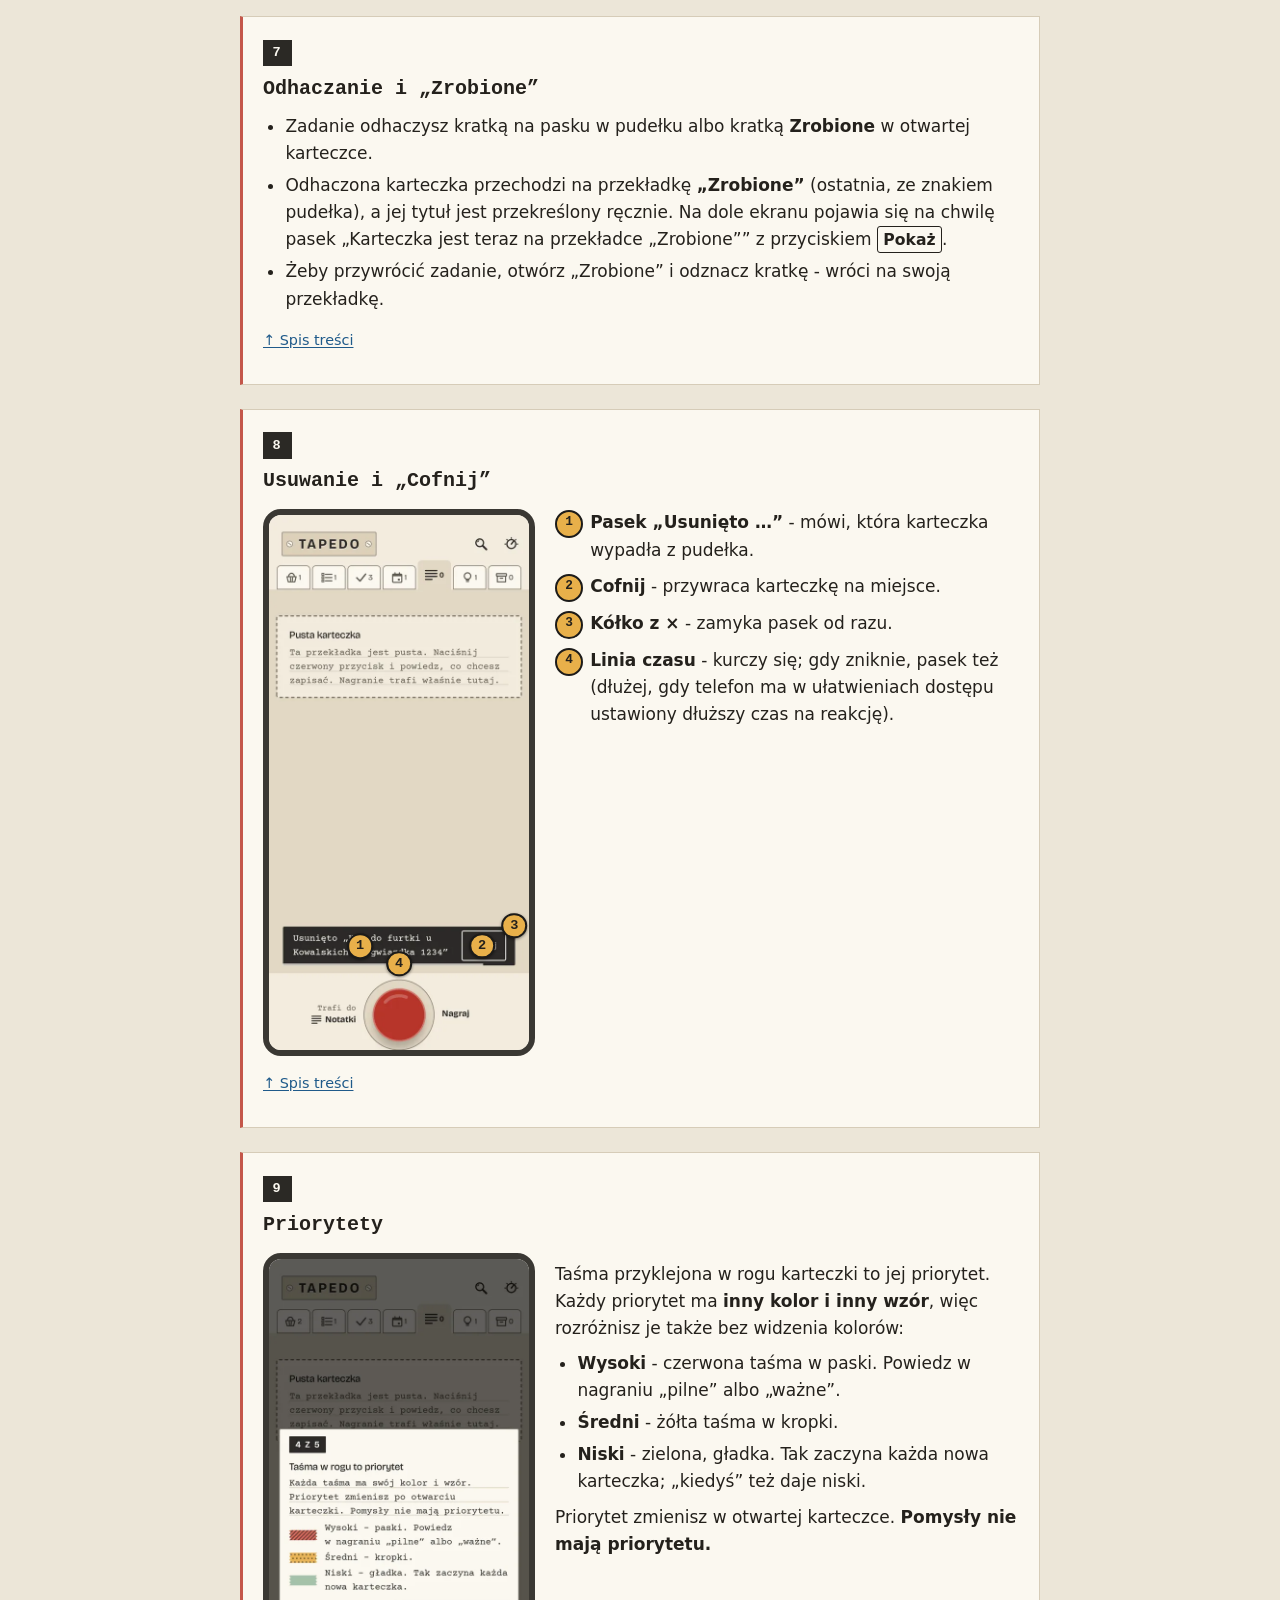
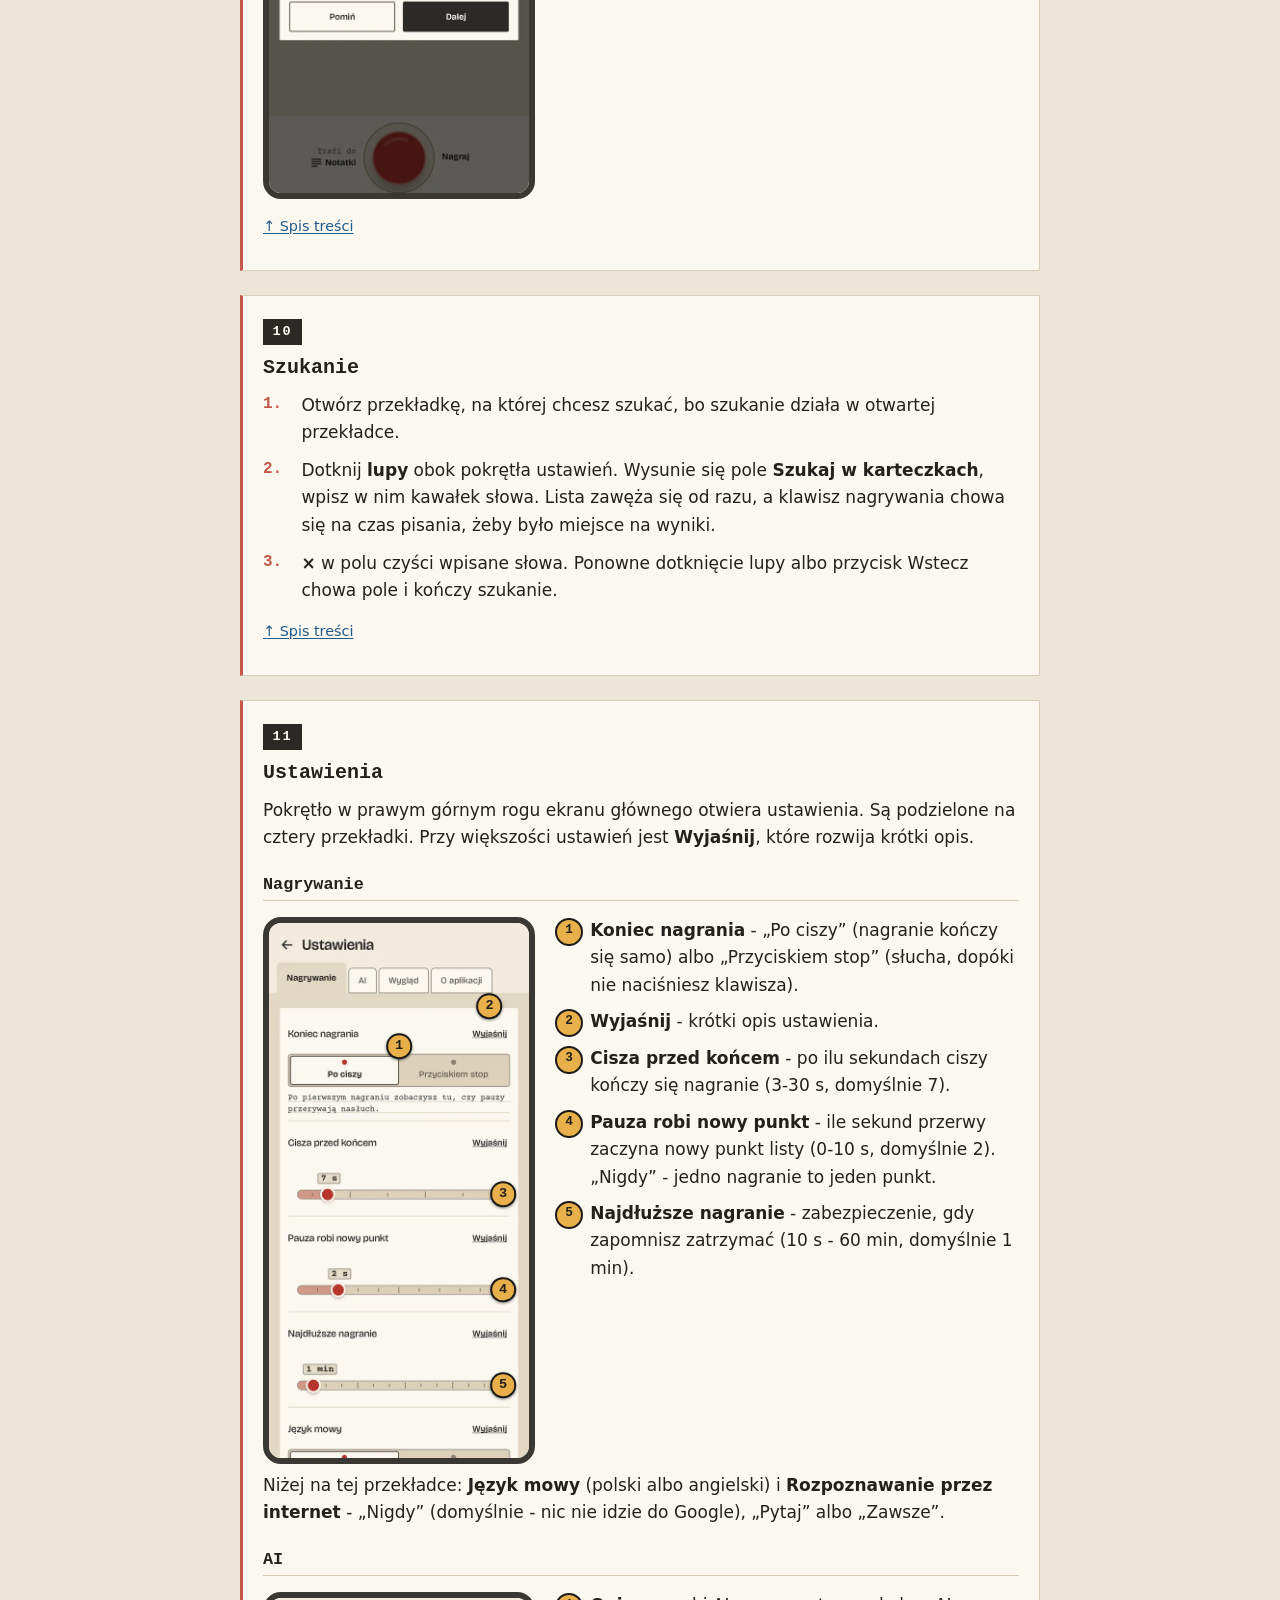
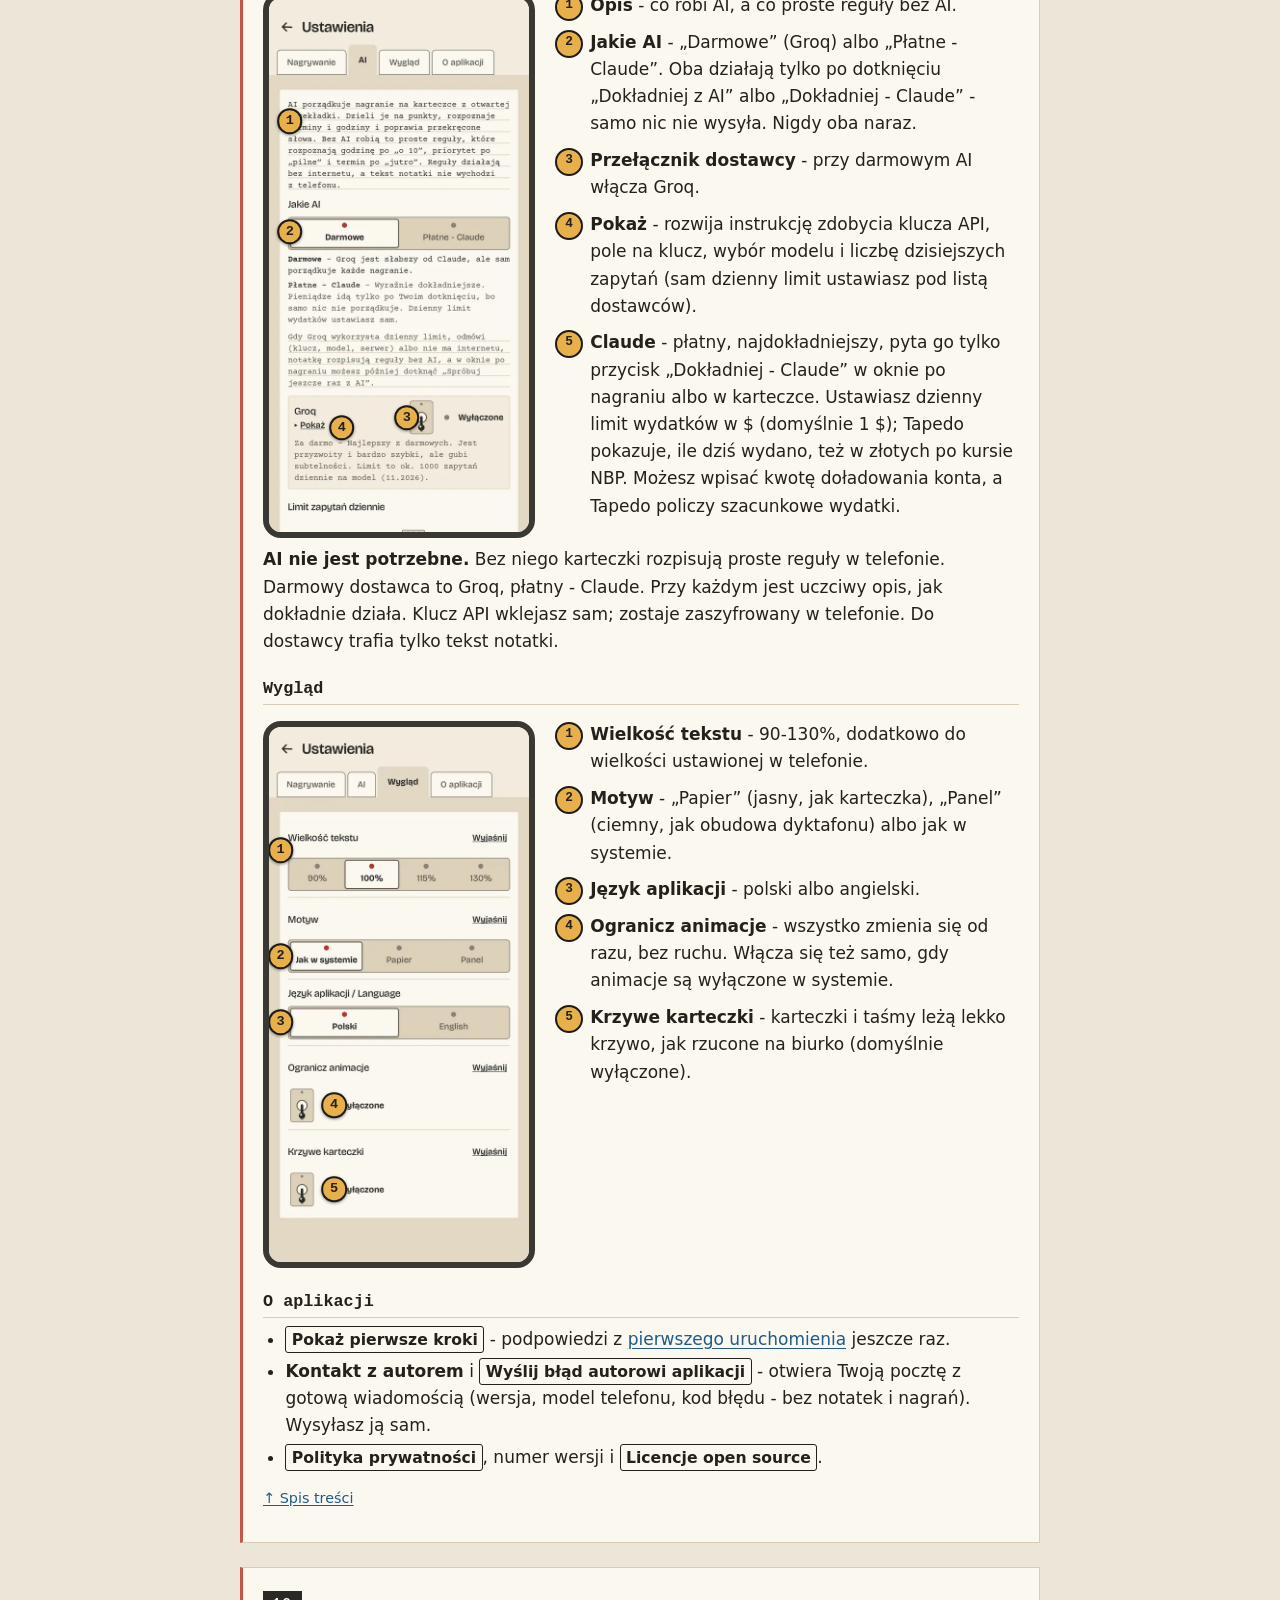
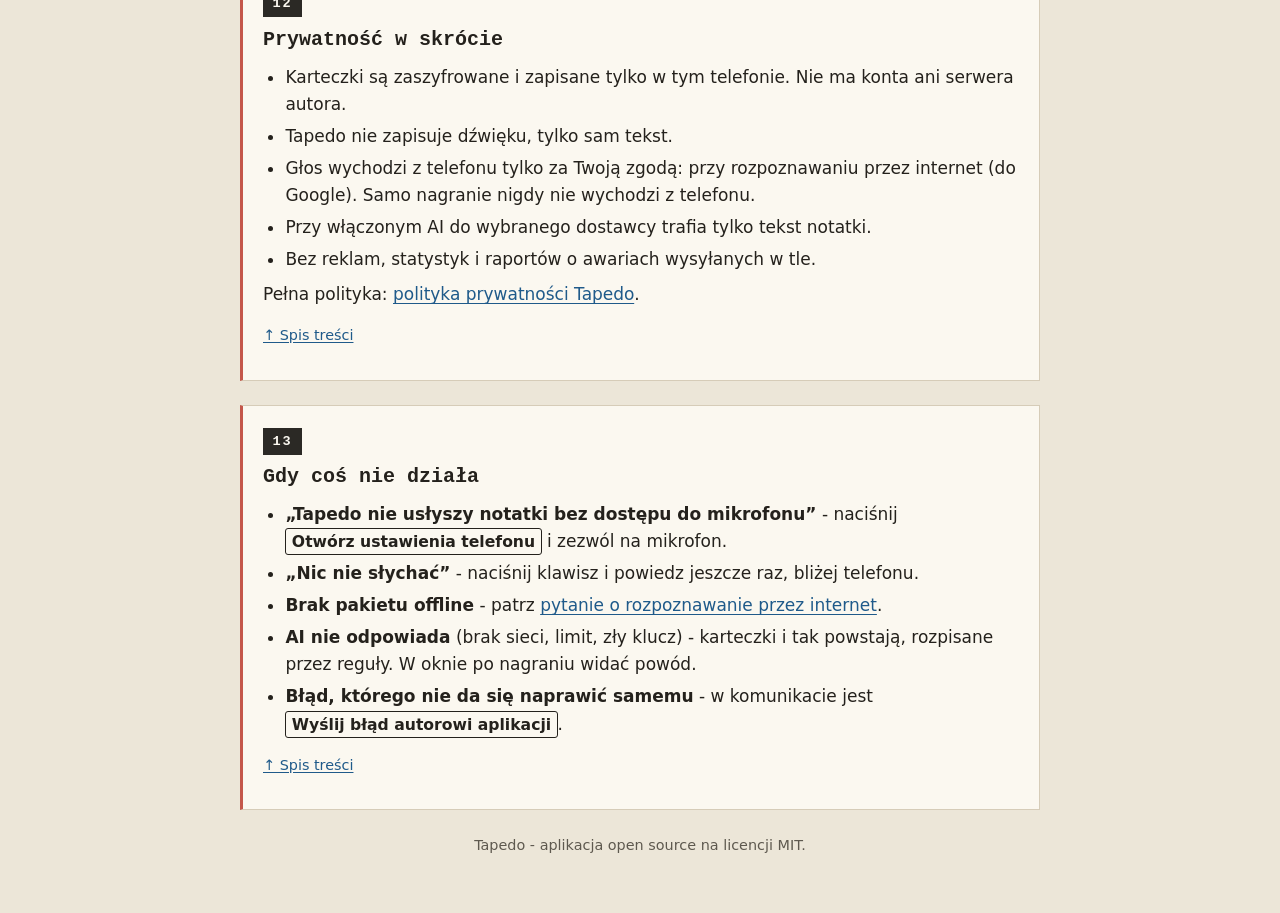
==== commit f3604e51: "fix(demo): AI tylko na przycisk także w demie i instrukcji Teksty dema wygenerowane od nowa z aplika" ====
--- a/demo/instrukcja/index.html
+++ b/demo/instrukcja/index.html
@@ -191,11 +191,11 @@
   <p>Przy pierwszym uruchomieniu Tapedo pokazuje pięć podpowiedzi „Pierwsze kroki”. Reszta ekranu jest przyciemniona, a żółty marker zakreśla to, o czym mowa: czerwony klawisz, przekładki, pudełko z karteczkami, priorytety i ustawienia.</p>
   <div class="shot pair">
     <figure>
-      <div class="phone"><img src="img/kroki-1.webp" width="540" height="1110" loading="lazy" alt="Pierwsza podpowiedź „Czerwony klawisz nagrywa”: ekran przyciemniony, czerwony klawisz zakreślony żółtym markerem, strzałka od karteczki z opisem do klawisza, przyciski Pomiń i Dalej."></div>
+      <div class="phone"><img src="img/kroki-1.webp?v=6d385aa845" width="540" height="1110" loading="lazy" alt="Pierwsza podpowiedź „Czerwony klawisz nagrywa”: ekran przyciemniony, czerwony klawisz zakreślony żółtym markerem, strzałka od karteczki z opisem do klawisza, przyciski Pomiń i Dalej."></div>
       <figcaption>Podpowiedź 1 z 5 (motyw „Papier”)</figcaption>
     </figure>
     <figure>
-      <div class="phone"><img src="img/kroki-3-panel.webp" width="540" height="1110" loading="lazy" alt="Trzecia podpowiedź „Pudełko z karteczkami” w ciemnym motywie Panel: pudełko z trzema zadaniami obwiedzione żółtą ramką, karteczka z opisem leży na jego dolnej części."></div>
+      <div class="phone"><img src="img/kroki-3-panel.webp?v=eec7503e10" width="540" height="1110" loading="lazy" alt="Trzecia podpowiedź „Pudełko z karteczkami” w ciemnym motywie Panel: pudełko z trzema zadaniami obwiedzione żółtą ramką, karteczka z opisem leży na jego dolnej części."></div>
       <figcaption>Podpowiedź 3 z 5 (motyw „Panel”)</figcaption>
     </figure>
   </div>
@@ -217,7 +217,7 @@
   <div class="shot">
     <figure>
       <div class="phone">
-        <img src="img/glowny.webp" width="540" height="1110" loading="lazy" alt="Ekran główny: przekładki z liczbą karteczek, otwarta przekładka Zadania z trzema zadaniami, lupa wyszukiwania, czerwony klawisz nagrywania z podpisami po bokach.">
+        <img src="img/glowny.webp?v=3d6a74c6a3" width="540" height="1110" loading="lazy" alt="Ekran główny: przekładki z liczbą karteczek, otwarta przekładka Zadania z trzema zadaniami, lupa wyszukiwania, czerwony klawisz nagrywania z podpisami po bokach.">
         <span class="pin" style="--x:93%;--y:5.3%" aria-hidden="true">1</span>
         <span class="pin" style="--x:50%;--y:11.6%" aria-hidden="true">2</span>
         <span class="pin" style="--x:81.5%;--y:5.3%" aria-hidden="true">3</span>
@@ -266,7 +266,7 @@
   <div class="shot">
     <figure>
       <div class="phone">
-        <img src="img/pakiet.webp" width="540" height="1110" loading="lazy" alt="Czerwona ramka z informacją, że telefon nie ma pakietu offline dla tego języka, i przyciskami: Pobierz pakiet językowy, Tym razem przez internet, Zawsze przez internet, Zamknij.">
+        <img src="img/pakiet.webp?v=7b528ad4b1" width="540" height="1110" loading="lazy" alt="Czerwona ramka z informacją, że telefon nie ma pakietu offline dla tego języka, i przyciskami: Pobierz pakiet językowy, Tym razem przez internet, Zawsze przez internet, Zamknij.">
         <span class="pin" style="--x:11%;--y:35.4%" aria-hidden="true">1</span>
         <span class="pin" style="--x:11%;--y:42.2%" aria-hidden="true">2</span>
         <span class="pin" style="--x:11%;--y:49.1%" aria-hidden="true">3</span>
@@ -293,7 +293,7 @@
   <div class="shot">
     <figure>
       <div class="phone">
-        <img src="img/po-nagraniu.webp" width="540" height="1110" loading="lazy" alt="Okno po nagraniu: tekst „chleb, mleko, jajka, pomidory, kawa ziarnista”, karteczka zakupów podzielona na działy sklepu z kratkami, przyciski Usuń tę karteczkę, Nagraj dalej, Usuń i Gotowe.">
+        <img src="img/po-nagraniu.webp?v=fb05ababd7" width="540" height="1110" loading="lazy" alt="Okno po nagraniu: tekst „chleb, mleko, jajka, pomidory, kawa ziarnista”, karteczka zakupów podzielona na działy sklepu z kratkami, przyciski Usuń tę karteczkę, Nagraj dalej, Usuń i Gotowe.">
         <span class="pin" style="--x:38%;--y:5.4%" aria-hidden="true">1</span>
         <span class="pin" style="--x:50%;--y:43%" aria-hidden="true">2</span>
         <span class="pin" style="--x:46%;--y:67%" aria-hidden="true">3</span>
@@ -322,7 +322,7 @@
   <div class="shot">
     <figure>
       <div class="phone">
-        <img src="img/karteczka.webp" width="540" height="1185" loading="lazy" alt="Otwarta karteczka „Zadanie 1”: oko podglądu w prawym górnym rogu, tytuł, treść, termin z przyciskiem Usuń termin, kratka Zrobione, przycisk Dopisz głosem, wybór typu i priorytetu, przyciski Udostępnij i Usuń karteczkę.">
+        <img src="img/karteczka.webp?v=98ab8ab0cd" width="540" height="1185" loading="lazy" alt="Otwarta karteczka „Zadanie 1”: oko podglądu w prawym górnym rogu, tytuł, treść, termin z przyciskiem Usuń termin, kratka Zrobione, przycisk Dopisz głosem, wybór typu i priorytetu, przyciski Udostępnij i Usuń karteczkę.">
         <span class="pin" style="--x:7%;--y:5%" aria-hidden="true">1</span>
         <span class="pin" style="--x:84%;--y:5%" aria-hidden="true">2</span>
         <span class="pin" style="--x:90%;--y:12%" aria-hidden="true">3</span>
@@ -357,7 +357,7 @@
   <div class="shot">
     <figure>
       <div class="phone">
-        <img src="img/podglad.webp" width="540" height="1185" loading="lazy" alt="Podgląd karteczki „Zadanie 1”: karteczka w całości, bez pól do pisania, a na dole przycisk Udostępnij jako obrazek.">
+        <img src="img/podglad.webp?v=3c51c48c60" width="540" height="1185" loading="lazy" alt="Podgląd karteczki „Zadanie 1”: karteczka w całości, bez pól do pisania, a na dole przycisk Udostępnij jako obrazek.">
         <span class="pin" style="--x:7%;--y:5%" aria-hidden="true">1</span>
         <span class="pin" style="--x:75%;--y:16%" aria-hidden="true">2</span>
         <span class="pin" style="--x:15%;--y:97.3%" aria-hidden="true">3</span>
@@ -378,7 +378,7 @@
   <div class="shot">
     <figure>
       <div class="phone">
-        <img src="img/zakupy.webp" width="540" height="1110" loading="lazy" alt="Lista zakupów: działy Warzywa i owoce, Pieczywo, Nabiał, Przyprawy, Napoje, kratki przy punktach, odhaczony chleb, krzyżyki do usuwania punktów, przyciski Dodaj punkt i Dopisz głosem.">
+        <img src="img/zakupy.webp?v=836863d7a4" width="540" height="1110" loading="lazy" alt="Lista zakupów: działy Warzywa i owoce, Pieczywo, Nabiał, Przyprawy, Napoje, kratki przy punktach, odhaczony chleb, krzyżyki do usuwania punktów, przyciski Dodaj punkt i Dopisz głosem.">
         <span class="pin" style="--x:46%;--y:25.9%" aria-hidden="true">1</span>
         <span class="pin" style="--x:10%;--y:38%" aria-hidden="true">2</span>
         <span class="pin" style="--x:90%;--y:38%" aria-hidden="true">3</span>
@@ -415,7 +415,7 @@
   <div class="shot">
     <figure>
       <div class="phone">
-        <img src="img/cofnij.webp" width="540" height="1110" loading="lazy" alt="Ciemny pasek na dole pudełka: Usunięto „Kod do furtki u Kowalskich to gwiazdka 1234”, przycisk Cofnij, kółko z krzyżykiem i cienka linia odmierzająca czas.">
+        <img src="img/cofnij.webp?v=ecf148f571" width="540" height="1110" loading="lazy" alt="Ciemny pasek na dole pudełka: Usunięto „Kod do furtki u Kowalskich to gwiazdka 1234”, przycisk Cofnij, kółko z krzyżykiem i cienka linia odmierzająca czas.">
         <span class="pin" style="--x:35%;--y:80.6%" aria-hidden="true">1</span>
         <span class="pin" style="--x:82%;--y:80.5%" aria-hidden="true">2</span>
         <span class="pin" style="--x:94.4%;--y:76.8%" aria-hidden="true">3</span>
@@ -437,7 +437,7 @@
   <h2>Priorytety</h2>
   <div class="shot">
     <figure>
-      <div class="phone"><img src="img/kroki-4.webp" width="540" height="1110" loading="lazy" alt="Podpowiedź „Taśma w rogu to priorytet”: trzy taśmy - czerwona w paski (wysoki), żółta w kropki (średni), zielona gładka (niski)."></div>
+      <div class="phone"><img src="img/kroki-4.webp?v=ebee783b57" width="540" height="1110" loading="lazy" alt="Podpowiedź „Taśma w rogu to priorytet”: trzy taśmy - czerwona w paski (wysoki), żółta w kropki (średni), zielona gładka (niski)."></div>
     </figure>
     <div>
       <p>Taśma przyklejona w rogu karteczki to jej priorytet. Każdy priorytet ma <b>inny kolor i inny wzór</b>, więc rozróżnisz je także bez widzenia kolorów:</p>
@@ -472,7 +472,7 @@
   <div class="shot">
     <figure>
       <div class="phone">
-        <img src="img/ust-nagrywanie.webp" width="540" height="1110" loading="lazy" alt="Ustawienia, przekładka Nagrywanie: Koniec nagrania (Po ciszy albo Przyciskiem stop), suwaki Cisza przed końcem 7 s, Pauza robi nowy punkt 2 s, Najdłuższe nagranie 1 min, Język mowy.">
+        <img src="img/ust-nagrywanie.webp?v=703acc2792" width="540" height="1110" loading="lazy" alt="Ustawienia, przekładka Nagrywanie: Koniec nagrania (Po ciszy albo Przyciskiem stop), suwaki Cisza przed końcem 7 s, Pauza robi nowy punkt 2 s, Najdłuższe nagranie 1 min, Język mowy.">
         <span class="pin" style="--x:50%;--y:23%" aria-hidden="true">1</span>
         <span class="pin" style="--x:84.8%;--y:15.5%" aria-hidden="true">2</span>
         <span class="pin" style="--x:90%;--y:50.7%" aria-hidden="true">3</span>
@@ -494,7 +494,7 @@
   <div class="shot">
     <figure>
       <div class="phone">
-        <img src="img/ust-ai.webp" width="540" height="1110" loading="lazy" alt="Ustawienia, przekładka AI: opis działania AI i reguł, wybór „Jakie AI” - Darmowe albo Płatne - Claude, fiszka dostawcy Groq z przełącznikiem Wyłączone i opisem dokładności.">
+        <img src="img/ust-ai.webp?v=8536674797" width="540" height="1110" loading="lazy" alt="Ustawienia, przekładka AI: opis działania AI i reguł, wybór „Jakie AI” - Darmowe albo Płatne - Claude, fiszka dostawcy Groq z przełącznikiem Wyłączone i opisem dokładności.">
         <span class="pin" style="--x:8%;--y:23%" aria-hidden="true">1</span>
         <span class="pin" style="--x:8%;--y:43.7%" aria-hidden="true">2</span>
         <span class="pin" style="--x:53%;--y:78.5%" aria-hidden="true">3</span>
@@ -503,7 +503,7 @@
     </figure>
     <ol class="legend">
       <li><b>Opis</b> - co robi AI, a co proste reguły bez AI.</li>
-      <li><b>Jakie AI</b> - „Darmowe” (Groq: sam porządkuje każde nagranie) albo „Płatne - Claude” (tylko po Twoim dotknięciu). Nigdy oba naraz.</li>
+      <li><b>Jakie AI</b> - „Darmowe” (Groq) albo „Płatne - Claude”. Oba działają tylko po dotknięciu „Dokładniej z AI” albo „Dokładniej - Claude” - samo nic nie wysyła. Nigdy oba naraz.</li>
       <li><b>Przełącznik dostawcy</b> - przy darmowym AI włącza Groq.</li>
       <li><b>Pokaż</b> - rozwija instrukcję zdobycia klucza API, pole na klucz, wybór modelu i liczbę dzisiejszych zapytań (sam dzienny limit ustawiasz pod listą dostawców).</li>
       <li><b>Claude</b> - płatny, najdokładniejszy, pyta go tylko przycisk „Dokładniej - Claude” w oknie po nagraniu albo w karteczce. Ustawiasz dzienny limit wydatków w $ (domyślnie 1 $); Tapedo pokazuje, ile dziś wydano, też w złotych po kursie NBP. Możesz wpisać kwotę doładowania konta, a Tapedo policzy szacunkowe wydatki.</li>
@@ -515,7 +515,7 @@
   <div class="shot">
     <figure>
       <div class="phone">
-        <img src="img/ust-wyglad.webp" width="540" height="1110" loading="lazy" alt="Ustawienia, przekładka Wygląd: Wielkość tekstu 90-130%, Motyw Jak w systemie / Papier / Panel, Język aplikacji Polski / English, dźwigienki Ogranicz animacje i Krzywe karteczki.">
+        <img src="img/ust-wyglad.webp?v=17e308521c" width="540" height="1110" loading="lazy" alt="Ustawienia, przekładka Wygląd: Wielkość tekstu 90-130%, Motyw Jak w systemie / Papier / Panel, Język aplikacji Polski / English, dźwigienki Ogranicz animacje i Krzywe karteczki.">
         <span class="pin" style="--x:4.5%;--y:23%" aria-hidden="true">1</span>
         <span class="pin" style="--x:4.5%;--y:42.8%" aria-hidden="true">2</span>
         <span class="pin" style="--x:4.5%;--y:55.2%" aria-hidden="true">3</span>
